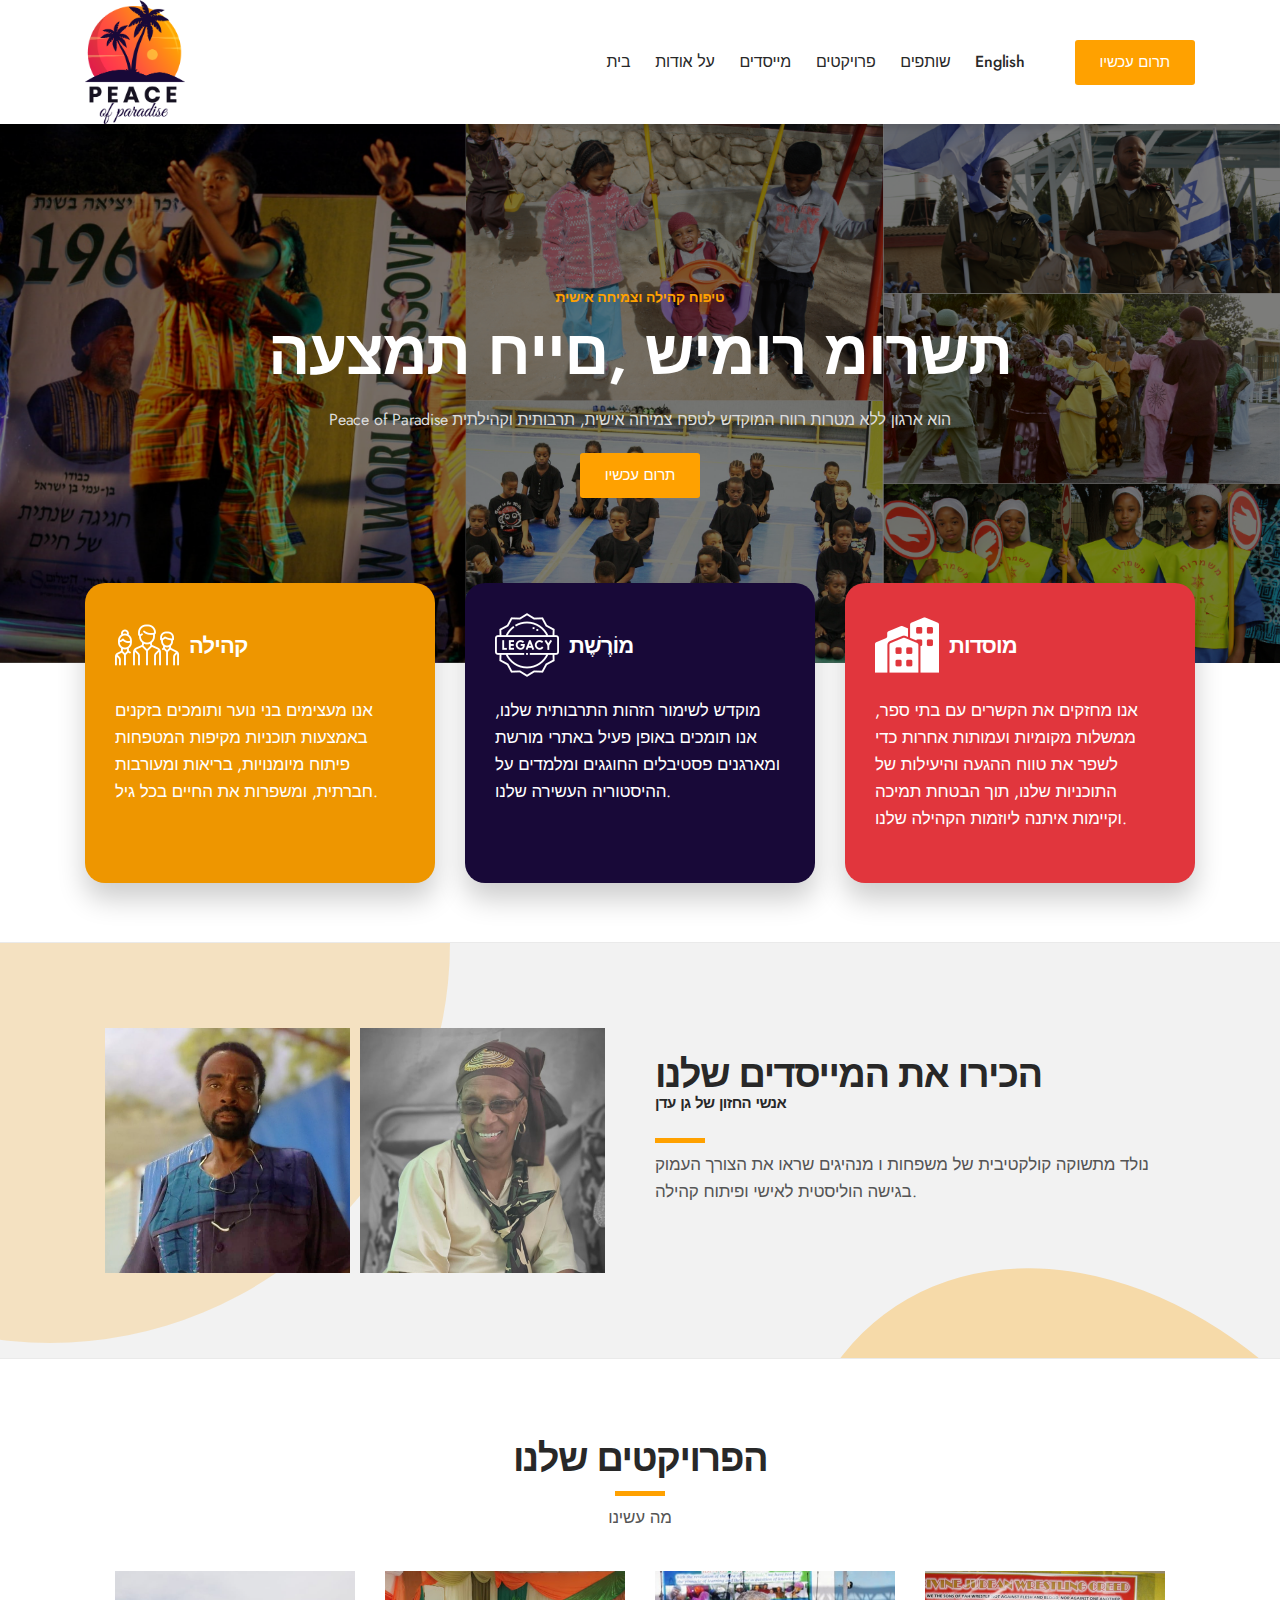
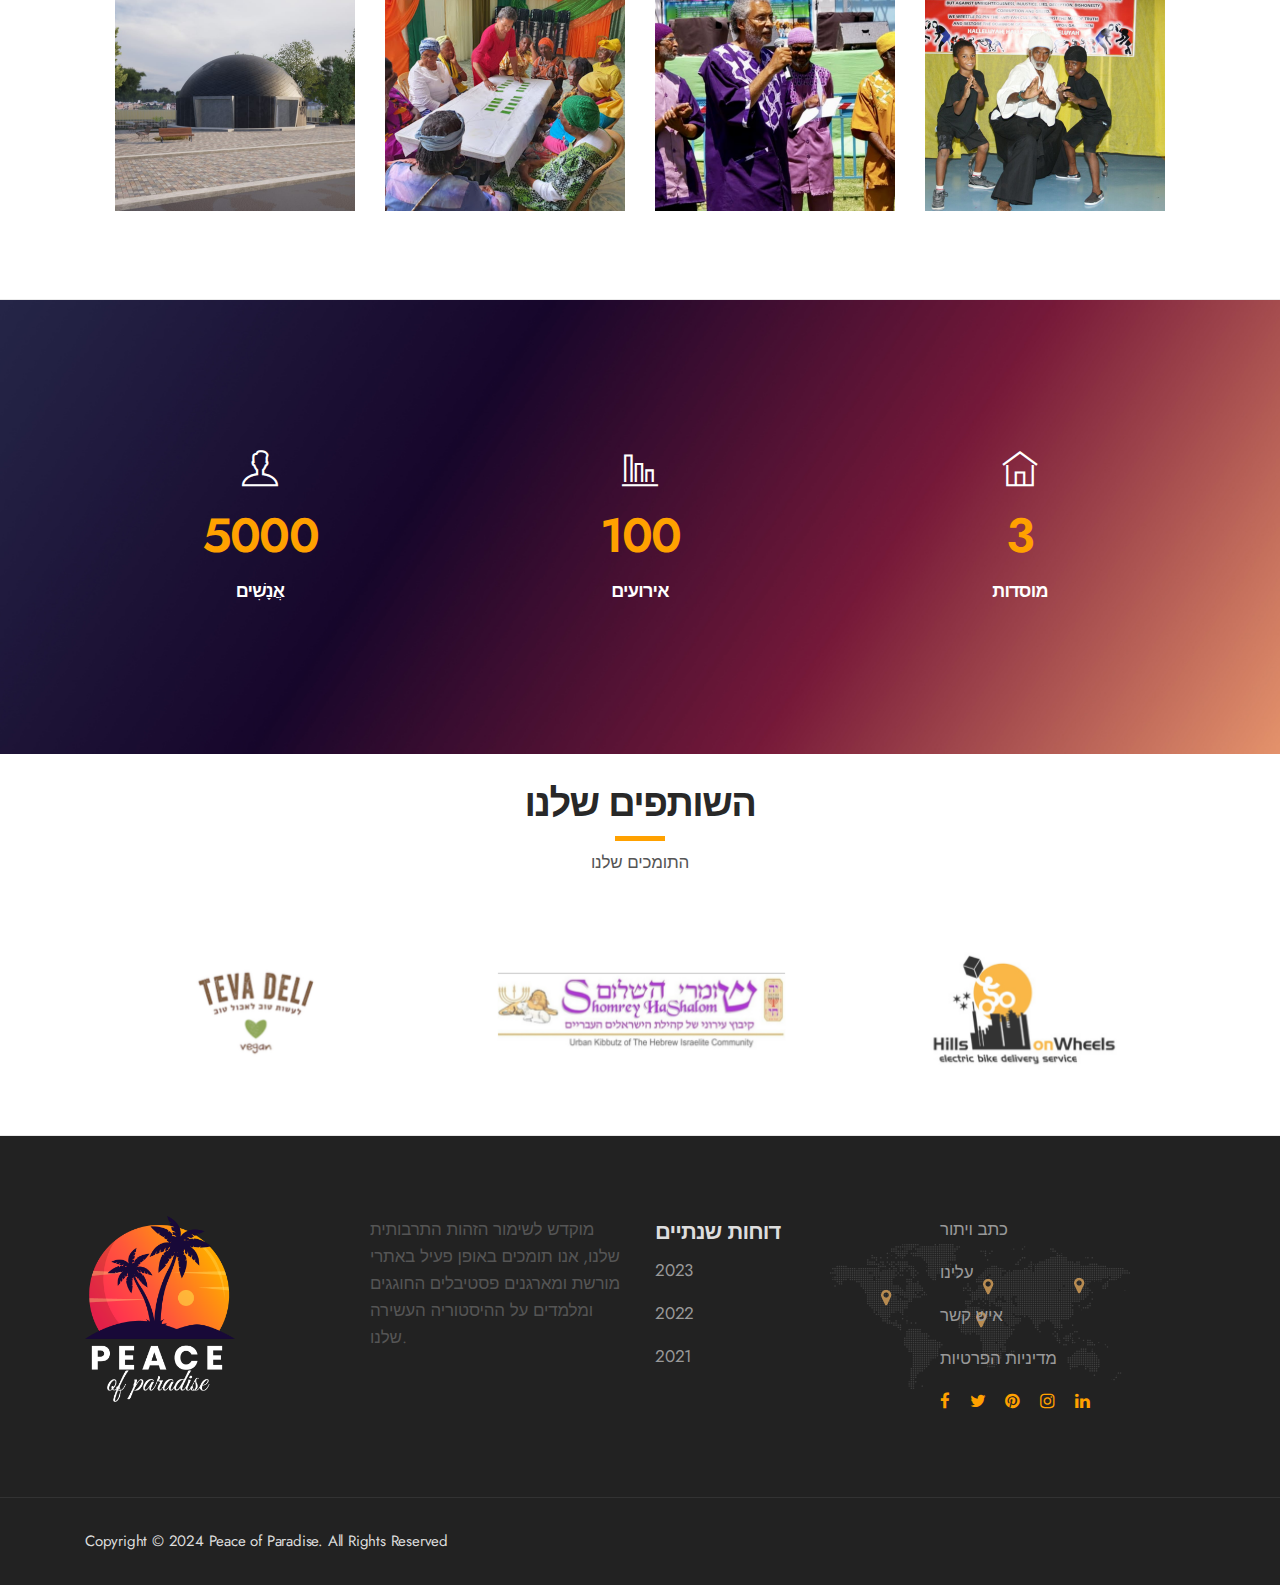
==== hebrew.html @ f8507118 "tablet view" ====
<!doctype html>
<!--[if lt IE 7]>      <html class="no-js lt-ie9 lt-ie8 lt-ie7" lang=""> <![endif]-->
<!--[if IE 7]>         <html class="no-js lt-ie9 lt-ie8" lang=""> <![endif]-->
<!--[if IE 8]>         <html class="no-js lt-ie9" lang=""> <![endif]-->
<!--[if gt IE 8]><!--> <html class="no-js" lang="he"> <!--<![endif]-->
<head>
    <meta charset="utf-8">
    <meta name="viewport" content="width=device-width, initial-scale=1">
    <meta name="description" content="">
    <meta name="author" content="DynamicLayers">

    <title>שָׁלוֹם</title>

    <link rel="shortcut icon" type="image/x-icon" href="img/favicon.ico">

    <!-- Font Awesome Icons CSS -->
    <link rel="stylesheet" href="css/font-awesome.min.css">
    <!-- Themify Icons CSS -->
    <link rel="stylesheet" href="css/themify-icons.css">
    <!-- Elegant Font Icons CSS -->
    <link rel="stylesheet" href="css/elegant-font-icons.css">
    <!-- Elegant Line Icons CSS -->
    <link rel="stylesheet" href="css/elegant-line-icons.css">
    <!-- Bootstrap CSS -->
    <link rel="stylesheet" href="css/bootstrap.min.css">
    <!-- Venobox CSS -->
    <link rel="stylesheet" href="css/venobox/venobox.css">
    <!-- OWL-Carousel CSS -->
    <link rel="stylesheet" href="css/owl.carousel.css">
    <!-- Slick Nav CSS -->
    <link rel="stylesheet" href="css/slicknav.min.css">
    <!-- Css Animation CSS -->
    <link rel="stylesheet" href="css/css-animation.min.css">
    <!-- Nivo Slider CSS -->
    <link rel="stylesheet" href="css/nivo-slider.css">
    <!-- Main CSS -->
    <link rel="stylesheet" href="css/main.css">
    <!-- Responsive CSS -->
    <link rel="stylesheet" href="css/responsive.css">

    <script src="js/vendor/modernizr-2.8.3-respond-1.4.2.min.js"></script>
</head>
<body>
<!--[if lt IE 8]>
<p class="browserupgrade">You are using an <strong>outdated</strong> browser. Please <a href="http://browsehappy.com/">upgrade your browser</a> to improve your experience.</p>
<![endif]-->

<div class="site-preloader-wrap">
    <div class="spinner"></div>
</div><!-- Preloader -->

<header id="header" class="header-section">

    <div class="bottom-header">
        <div class="container">
            <div class="bottom-content-wrap row">
                <div class="col-sm-4">
                    <div class="site-branding">
                        <a href="#"><img class="img-logo" src="img/peacelogo.png" alt="Brand"></a>
                    </div>
                </div>
                <div class="col-sm-8 text-right">
                    <ul id="mainmenu" class="nav navbar-nav nav-menu">
                        <li class="active"> <a href="hebrew.html">בית</a></li>
                        <li><a href="#about">על אודות</a></li>
                        <li><a href="#founder">מייסדים</a></li>
                        <li><a href="#project">פרויקטים</a></li>
                        <li> <a href="#partners">שותפים</a></li>
                        <li> <a href="index.html">English</a></li>
                        <li> <a href="#" data-toggle="modal" data-target="#donate" class="mobile-only">תרום עכשיו</a></li>
                    </ul>
                    <a href="#" data-toggle="modal" data-target="#donate" class="default-btn">תרום עכשיו</a>
                </div>
            </div>
        </div>
    </div>
</header><!-- /Header Section -->

<div class="header-height"></div>

<section class="slider-section">
    <div class="slider-wrapper">
        <div id="main-slider" class="nivoSlider">
            <img src="img/banner.png" alt="" title="#slider-caption-1"/>
        </div><!-- /#main-slider -->

        <div id="slider-caption-1" class="nivo-html-caption slider-caption">
            <div class="display-table">
                <div class="table-cell">
                    <div class="container">
                        <div class="slider-text">
                            <h5 class="wow cssanimation fadeInBottom" style="color: #FFA100">טיפוח קהילה וצמיחה אישית</h5>
                            <h1 class="wow cssanimation leFadeInRight sequence">העצמת חיים, שימור מורשת</h1>
                            <p class="wow cssanimation fadeInTop" data-wow-delay="1s">
                                Peace of Paradise הוא ארגון ללא מטרות רווח המוקדש לטפח צמיחה אישית, תרבותית וקהילתית
                            </p>

                        </div>
                        <div class="text-center">
                            <a href="#" data-toggle="modal" data-target="#donate" class="default-btn wow cssanimation fadeInBottom" data-wow-delay="0.8s">תרום עכשיו</a>
                        </div>
                    </div>
                </div>
            </div>
        </div> <!-- /#slider-caption-1 -->

    </div>
</section><!-- /#slider-Section -->

<section id="about" class="promo-section bd-bottom">
    <div class="promo-wrap">
        <div class="container">
            <div class="row box-transparent">
                <div class="col-lg-4 col-md-6 col-sm-6 xs-padding">
                    <div class = "banner-box bg-orange">
                        <div class="box-title">
                            <img src="img/group.png" class="box-title-image">
                            <h3 class="text-white">קהילה</h3>
                        </div>
                        <p class="text-white">
                            אנו מעצימים בני נוער ותומכים בזקנים באמצעות תוכניות מקיפות המטפחות פיתוח מיומנויות, בריאות ומעורבות חברתית, ומשפרות את החיים בכל גיל.
                        </p>
                    </div>
                </div>
                <div class="col-lg-4 col-md-6 col-sm-6 xs-padding">
                    <div class = "banner-box bg-purple">
                        <div class="box-title">
                            <img src="img/legacy.png" class="box-title-image">
                            <h3 class="text-white">מוֹרֶשֶׁת</h3>
                        </div>
                        <p class="text-white">
                            מוקדש לשימור הזהות התרבותית שלנו, אנו תומכים באופן פעיל באתרי מורשת ומארגנים פסטיבלים החוגגים ומלמדים על ההיסטוריה העשירה שלנו.
                        </p>
                    </div>
                </div>
                <div class="col-lg-4 col-md-6 col-sm-6 xs-padding">
                    <div class = "banner-box bg-red">
                        <div class="box-title">
                            <img src="img/city.png" class="box-title-image">
                            <h3 class="text-white">מוסדות</h3>
                        </div>
                        <p class="text-white">
                            אנו מחזקים את הקשרים עם בתי ספר, ממשלות מקומיות ועמותות אחרות כדי לשפר את טווח ההגעה והיעילות של התוכניות שלנו, תוך הבטחת תמיכה וקיימות איתנה ליוזמות הקהילה שלנו.
                       </p>
                    </div>
                </div>
            </div>
        </div>
    </div>
</section><!-- /Promo Section -->


<section id="founder" class="team-section bg-grey bd-bottom circle shape padding">
    <div class="container">

        <div class="team-wrapper row">
            <div class="col-lg-6 sm-padding">
                <div class="team-wrap row">
                    <div class="col-md-6">
                        <div class="team-details">
                            <img src="img/team1.png" alt="team">

                        </div>
                    </div><!-- /Team-1 -->
                    <div class="col-md-6">
                        <div class="team-details">
                            <img src="img/team2.png" alt="team">
                        </div>
                    </div><!-- /Team-2 -->

                </div>
            </div>
            <div class="col-lg-6 sm-padding">
                <div class="section-heading text-left mb-40">
                    <h2>הכירו את המייסדים שלנו</h2>
                    <h4>אנשי החזון של גן עדן</h4>
                    <span class="heading-border"></span>
                    <p>
                        נולד מתשוקה קולקטיבית של משפחות ו
                        מנהיגים שראו את הצורך העמוק בגישה הוליסטית לאישי
                        ופיתוח קהילה.
                    </p>
                </div><!-- /Section Heading -->
            </div>
        </div>
    </div>
</section><!-- /Team Section -->

<section id="project" class="team-section  bd-bottom padding">
    <div class="container">
        <div class="section-heading text-center mb-40">
            <h2>הפרויקטים שלנו</h2>
            <span class="heading-border"></span>
            <p>מה עשינו</p>
        </div><!-- /Section Heading -->

        <div class="team-wrap row">
            <div class="col-md-3 mb-2">
                <div class="team-details">
                    <img src="img/project1.png" alt="team">
                    <div class="hover">
                        <h3>מבקרי מורשת<span>מֶרְכָּז</span></h3>
                    </div>
                </div>
            </div><!-- /Team-1 -->
            <div class="col-md-3 mb-2">
                <div class="team-details">
                    <img src="img/project2.png" alt="team">
                    <div class="hover">
                        <h3>אוצרות לאומיים<span>יום סיוה</span></h3>
                    </div>
                </div>
            </div><!-- /Team-2 -->
            <div class="col-md-3 mb-2">
                <div class="team-details">
                    <img src="img/project3.png" alt="team">
                    <div class="hover">
                        <h3>עולם חדש <span>חג פסח</span></h3>
                    </div>
                </div>
            </div><!-- /Team-3 -->
            <div class="col-md-3 mb-2">
                <div class="team-details">
                    <img src="img/project4.png" alt="team">
                    <div class="hover">
                        <h3>כִּשָׁרוֹן<span>התפתחות</span></h3>
                    </div>
                </div>
            </div><!-- /Team-4 -->
        </div>



    </div>
</section><!-- /Team Section -->


<section id="counter" class="counter-section">
    <div class="container">
        <ul class="row counters">
            <li class="col-md-4 col-sm-6 sm-padding">
                <div class="counter-content">
                    <i class="ti-user"></i>
                    <h3 class="counter">5000</h3>
                    <h4 class="text-white">אֲנָשִׁים</h4>
                </div>
            </li>
            <li class="col-md-4 col-sm-6 sm-padding">
                <div class="counter-content">
                    <i class="ti-bar-chart-alt"></i>
                    <h3 class="counter">100</h3>
                    <h4 class="text-white">אירועים</h4>
                </div>
            </li>
            <li class="col-md-4 col-sm-6 sm-padding">
                <div class="counter-content">
                    <i class="ti-home"></i>
                    <h3 class="counter">3</h3>
                    <h4 class="text-white">מוסדות</h4>
                </div>
            </li>

        </ul>
    </div>
</section><!-- Counter Section -->



<div id="partners" class="sponsor-section bd-bottom">
    <div class="container">
        <div class="section-heading text-center mb-40">
            <h2>השותפים שלנו</h2>
            <span class="heading-border"></span>
            <p>התומכים שלנו</p>
        </div><!-- /Section Heading -->
        <ul id="sponsor-carousel" class="sponsor-items owl-carousel">
            <li class="sponsor-item">
                <img src="img/partner/1.png" alt="sponsor-image">
            </li>
            <li class="sponsor-item">
                <img src="img/partner/2.png" alt="sponsor-image">
            </li>
            <li class="sponsor-item">
                <img src="img/partner/3.png" alt="sponsor-image">
            </li>
            <li class="sponsor-item">
                <img src="img/partner/4.png" alt="sponsor-image">
            </li>
            <li class="sponsor-item">
                <img src="img/partner/5.png" alt="sponsor-image">
            </li>
            <li class="sponsor-item">
                <img src="img/partner/6.png" alt="sponsor-image">
            </li>
            <li class="sponsor-item">
                <img src="img/partner/7.png" alt="sponsor-image">
            </li>
            <li class="sponsor-item">
                <img src="img/partner/8.png" alt="sponsor-image">
            </li>
            <li class="sponsor-item">
                <img src="img/partner/9.png" alt="sponsor-image">
            </li>
            <li class="sponsor-item">
                <img src="img/partner/10.png" alt="sponsor-image">
            </li>
        </ul>
    </div>
</div><!-- ./Sponsor Section -->

<section class="widget-section padding">
    <div class="container">
        <div class="widget-wrap row">
            <div class="col-md-3 xs-padding">
                <div class="widget-content">
                    <img style="width: 150px" src="img/logo-light.png" alt="logo">


                </div>
            </div>
            <div class="col-md-3 xs-padding">
                <p>
                    מוקדש לשימור הזהות התרבותית שלנו, אנו תומכים באופן פעיל באתרי מורשת ומארגנים פסטיבלים החוגגים ומלמדים על ההיסטוריה העשירה שלנו.
                </p>
            </div>
            <div class="col-md-3 xs-padding">
                <div class="widget-content">
                    <h3>דוחות שנתיים</h3>
                    <ul class="widget-link">
                        <li><a href="#">2023</a></li>
                        <li><a href="#">2022</a></li>
                        <li><a href="#">2021</a></li>
                    </ul>
                </div>
            </div>
            <div class="col-md-3 xs-padding">
                <div class="widget-content">

                    <ul class="address">
                        <li>כתב ויתור</li>
                        <li>עלינו</li>
                        <li>איש קשר</li>
                        <li>מדיניות הפרטיות</li>
                    </ul>
                    <ul class="social-icon">
                        <li><a href="#"><i class="fa fa-facebook"></i></a></li>
                        <li><a href="#"><i class="fa fa-twitter"></i></a></li>
                        <li><a href="#"><i class="fa fa-pinterest"></i></a></li>
                        <li><a href="#"><i class="fa fa-instagram"></i></a></li>
                        <li><a href="#"><i class="fa fa-linkedin"></i></a></li>
                    </ul>
                </div>
            </div>
        </div>
    </div>
</section><!-- ./Widget Section -->

<footer class="footer-section">
    <div class="container">
        <div class="row">
            <div class="col-md-6 sm-padding">
                <div class="copyright">Copyright &copy; 2024 Peace of Paradise. All Rights Reserved</div>
            </div>

        </div>
    </div>
</footer><!-- /Footer Section -->

<div class="modal fade" id="donate" tabindex="-1" role="dialog" aria-labelledby="exampleModalLabel" aria-hidden="true">
    <div class="modal-dialog" role="document">
        <div class="modal-content">
            <div class="modal-header">
                <h5 class="modal-title" id="exampleModalLabel">הנחיות לתרומה</h5>
                <button type="button" class="close" data-dismiss="modal" aria-label="Close">
                    <span aria-hidden="true">&times;</span>
                </button>
            </div>
            <div class="modal-body">
                אנא בקר אותנו כדי לתרום
            </div>
            <div class="modal-footer">
                <button type="button" class="btn btn-secondary" data-dismiss="modal">סגור</button>

            </div>
        </div>
    </div>
</div>


<a data-scroll href="#header" id="scroll-to-top"><i class="arrow_up"></i></a>

<!-- jQuery Lib -->
<script src="js/vendor/jquery-1.12.4.min.js"></script>
<!-- Bootstrap JS -->
<script src="js/vendor/bootstrap.min.js"></script>
<!-- Tether JS -->
<script src="js/vendor/tether.min.js"></script>
<!-- Imagesloaded JS -->
<script src="js/vendor/imagesloaded.pkgd.min.js"></script>
<!-- OWL-Carousel JS -->
<script src="js/vendor/owl.carousel.min.js"></script>
<!-- isotope JS -->
<script src="js/vendor/jquery.isotope.v3.0.2.js"></script>
<!-- Smooth Scroll JS -->
<script src="js/vendor/smooth-scroll.min.js"></script>
<!-- venobox JS -->
<script src="js/vendor/venobox.min.js"></script>
<!-- ajaxchimp JS -->
<script src="js/vendor/jquery.ajaxchimp.min.js"></script>
<!-- Counterup JS -->
<script src="js/vendor/jquery.counterup.min.js"></script>
<!-- waypoints js -->
<script src="js/vendor/jquery.waypoints.v2.0.3.min.js"></script>
<!-- Slick Nav JS -->
<script src="js/vendor/jquery.slicknav.min.js"></script>
<!-- Nivo Slider JS -->
<script src="js/vendor/jquery.nivo.slider.pack.js"></script>
<!-- Letter Animation JS -->
<script src="js/vendor/letteranimation.min.js"></script>
<!-- Wow JS -->
<script src="js/vendor/wow.min.js"></script>
<!-- Contact JS -->
<script src="js/contact.js"></script>
<!-- Main JS -->
<script src="js/main.js"></script>

</body>
</html>
---- css/themify-icons.css ----
@font-face{font-family:themify;src:url(../fonts/themify.eot?-fvbane);src:url(../fonts/themify.eot?#iefix-fvbane) format('embedded-opentype'),url(../fonts/themify.woff?-fvbane) format('woff'),url(../fonts/themify.ttf?-fvbane) format('truetype'),url(../fonts/themify.svg?-fvbane#themify) format('svg');font-weight:400;font-style:normal}[class*=" ti-"],[class^=ti-]{font-family:themify;speak:none;font-style:normal;font-weight:400;font-variant:normal;text-transform:none;line-height:1;-webkit-font-smoothing:antialiased;-moz-osx-font-smoothing:grayscale}.ti-wand:before{content:"\e600"}.ti-volume:before{content:"\e601"}.ti-user:before{content:"\e602"}.ti-unlock:before{content:"\e603"}.ti-unlink:before{content:"\e604"}.ti-trash:before{content:"\e605"}.ti-thought:before{content:"\e606"}.ti-target:before{content:"\e607"}.ti-tag:before{content:"\e608"}.ti-tablet:before{content:"\e609"}.ti-star:before{content:"\e60a"}.ti-spray:before{content:"\e60b"}.ti-signal:before{content:"\e60c"}.ti-shopping-cart:before{content:"\e60d"}.ti-shopping-cart-full:before{content:"\e60e"}.ti-settings:before{content:"\e60f"}.ti-search:before{content:"\e610"}.ti-zoom-in:before{content:"\e611"}.ti-zoom-out:before{content:"\e612"}.ti-cut:before{content:"\e613"}.ti-ruler:before{content:"\e614"}.ti-ruler-pencil:before{content:"\e615"}.ti-ruler-alt:before{content:"\e616"}.ti-bookmark:before{content:"\e617"}.ti-bookmark-alt:before{content:"\e618"}.ti-reload:before{content:"\e619"}.ti-plus:before{content:"\e61a"}.ti-pin:before{content:"\e61b"}.ti-pencil:before{content:"\e61c"}.ti-pencil-alt:before{content:"\e61d"}.ti-paint-roller:before{content:"\e61e"}.ti-paint-bucket:before{content:"\e61f"}.ti-na:before{content:"\e620"}.ti-mobile:before{content:"\e621"}.ti-minus:before{content:"\e622"}.ti-medall:before{content:"\e623"}.ti-medall-alt:before{content:"\e624"}.ti-marker:before{content:"\e625"}.ti-marker-alt:before{content:"\e626"}.ti-arrow-up:before{content:"\e627"}.ti-arrow-right:before{content:"\e628"}.ti-arrow-left:before{content:"\e629"}.ti-arrow-down:before{content:"\e62a"}.ti-lock:before{content:"\e62b"}.ti-location-arrow:before{content:"\e62c"}.ti-link:before{content:"\e62d"}.ti-layout:before{content:"\e62e"}.ti-layers:before{content:"\e62f"}.ti-layers-alt:before{content:"\e630"}.ti-key:before{content:"\e631"}.ti-import:before{content:"\e632"}.ti-image:before{content:"\e633"}.ti-heart:before{content:"\e634"}.ti-heart-broken:before{content:"\e635"}.ti-hand-stop:before{content:"\e636"}.ti-hand-open:before{content:"\e637"}.ti-hand-drag:before{content:"\e638"}.ti-folder:before{content:"\e639"}.ti-flag:before{content:"\e63a"}.ti-flag-alt:before{content:"\e63b"}.ti-flag-alt-2:before{content:"\e63c"}.ti-eye:before{content:"\e63d"}.ti-export:before{content:"\e63e"}.ti-exchange-vertical:before{content:"\e63f"}.ti-desktop:before{content:"\e640"}.ti-cup:before{content:"\e641"}.ti-crown:before{content:"\e642"}.ti-comments:before{content:"\e643"}.ti-comment:before{content:"\e644"}.ti-comment-alt:before{content:"\e645"}.ti-close:before{content:"\e646"}.ti-clip:before{content:"\e647"}.ti-angle-up:before{content:"\e648"}.ti-angle-right:before{content:"\e649"}.ti-angle-left:before{content:"\e64a"}.ti-angle-down:before{content:"\e64b"}.ti-check:before{content:"\e64c"}.ti-check-box:before{content:"\e64d"}.ti-camera:before{content:"\e64e"}.ti-announcement:before{content:"\e64f"}.ti-brush:before{content:"\e650"}.ti-briefcase:before{content:"\e651"}.ti-bolt:before{content:"\e652"}.ti-bolt-alt:before{content:"\e653"}.ti-blackboard:before{content:"\e654"}.ti-bag:before{content:"\e655"}.ti-move:before{content:"\e656"}.ti-arrows-vertical:before{content:"\e657"}.ti-arrows-horizontal:before{content:"\e658"}.ti-fullscreen:before{content:"\e659"}.ti-arrow-top-right:before{content:"\e65a"}.ti-arrow-top-left:before{content:"\e65b"}.ti-arrow-circle-up:before{content:"\e65c"}.ti-arrow-circle-right:before{content:"\e65d"}.ti-arrow-circle-left:before{content:"\e65e"}.ti-arrow-circle-down:before{content:"\e65f"}.ti-angle-double-up:before{content:"\e660"}.ti-angle-double-right:before{content:"\e661"}.ti-angle-double-left:before{content:"\e662"}.ti-angle-double-down:before{content:"\e663"}.ti-zip:before{content:"\e664"}.ti-world:before{content:"\e665"}.ti-wheelchair:before{content:"\e666"}.ti-view-list:before{content:"\e667"}.ti-view-list-alt:before{content:"\e668"}.ti-view-grid:before{content:"\e669"}.ti-uppercase:before{content:"\e66a"}.ti-upload:before{content:"\e66b"}.ti-underline:before{content:"\e66c"}.ti-truck:before{content:"\e66d"}.ti-timer:before{content:"\e66e"}.ti-ticket:before{content:"\e66f"}.ti-thumb-up:before{content:"\e670"}.ti-thumb-down:before{content:"\e671"}.ti-text:before{content:"\e672"}.ti-stats-up:before{content:"\e673"}.ti-stats-down:before{content:"\e674"}.ti-split-v:before{content:"\e675"}.ti-split-h:before{content:"\e676"}.ti-smallcap:before{content:"\e677"}.ti-shine:before{content:"\e678"}.ti-shift-right:before{content:"\e679"}.ti-shift-left:before{content:"\e67a"}.ti-shield:before{content:"\e67b"}.ti-notepad:before{content:"\e67c"}.ti-server:before{content:"\e67d"}.ti-quote-right:before{content:"\e67e"}.ti-quote-left:before{content:"\e67f"}.ti-pulse:before{content:"\e680"}.ti-printer:before{content:"\e681"}.ti-power-off:before{content:"\e682"}.ti-plug:before{content:"\e683"}.ti-pie-chart:before{content:"\e684"}.ti-paragraph:before{content:"\e685"}.ti-panel:before{content:"\e686"}.ti-package:before{content:"\e687"}.ti-music:before{content:"\e688"}.ti-music-alt:before{content:"\e689"}.ti-mouse:before{content:"\e68a"}.ti-mouse-alt:before{content:"\e68b"}.ti-money:before{content:"\e68c"}.ti-microphone:before{content:"\e68d"}.ti-menu:before{content:"\e68e"}.ti-menu-alt:before{content:"\e68f"}.ti-map:before{content:"\e690"}.ti-map-alt:before{content:"\e691"}.ti-loop:before{content:"\e692"}.ti-location-pin:before{content:"\e693"}.ti-list:before{content:"\e694"}.ti-light-bulb:before{content:"\e695"}.ti-Italic:before{content:"\e696"}.ti-info:before{content:"\e697"}.ti-infinite:before{content:"\e698"}.ti-id-badge:before{content:"\e699"}.ti-hummer:before{content:"\e69a"}.ti-home:before{content:"\e69b"}.ti-help:before{content:"\e69c"}.ti-headphone:before{content:"\e69d"}.ti-harddrives:before{content:"\e69e"}.ti-harddrive:before{content:"\e69f"}.ti-gift:before{content:"\e6a0"}.ti-game:before{content:"\e6a1"}.ti-filter:before{content:"\e6a2"}.ti-files:before{content:"\e6a3"}.ti-file:before{content:"\e6a4"}.ti-eraser:before{content:"\e6a5"}.ti-envelope:before{content:"\e6a6"}.ti-download:before{content:"\e6a7"}.ti-direction:before{content:"\e6a8"}.ti-direction-alt:before{content:"\e6a9"}.ti-dashboard:before{content:"\e6aa"}.ti-control-stop:before{content:"\e6ab"}.ti-control-shuffle:before{content:"\e6ac"}.ti-control-play:before{content:"\e6ad"}.ti-control-pause:before{content:"\e6ae"}.ti-control-forward:before{content:"\e6af"}.ti-control-backward:before{content:"\e6b0"}.ti-cloud:before{content:"\e6b1"}.ti-cloud-up:before{content:"\e6b2"}.ti-cloud-down:before{content:"\e6b3"}.ti-clipboard:before{content:"\e6b4"}.ti-car:before{content:"\e6b5"}.ti-calendar:before{content:"\e6b6"}.ti-book:before{content:"\e6b7"}.ti-bell:before{content:"\e6b8"}.ti-basketball:before{content:"\e6b9"}.ti-bar-chart:before{content:"\e6ba"}.ti-bar-chart-alt:before{content:"\e6bb"}.ti-back-right:before{content:"\e6bc"}.ti-back-left:before{content:"\e6bd"}.ti-arrows-corner:before{content:"\e6be"}.ti-archive:before{content:"\e6bf"}.ti-anchor:before{content:"\e6c0"}.ti-align-right:before{content:"\e6c1"}.ti-align-left:before{content:"\e6c2"}.ti-align-justify:before{content:"\e6c3"}.ti-align-center:before{content:"\e6c4"}.ti-alert:before{content:"\e6c5"}.ti-alarm-clock:before{content:"\e6c6"}.ti-agenda:before{content:"\e6c7"}.ti-write:before{content:"\e6c8"}.ti-window:before{content:"\e6c9"}.ti-widgetized:before{content:"\e6ca"}.ti-widget:before{content:"\e6cb"}.ti-widget-alt:before{content:"\e6cc"}.ti-wallet:before{content:"\e6cd"}.ti-video-clapper:before{content:"\e6ce"}.ti-video-camera:before{content:"\e6cf"}.ti-vector:before{content:"\e6d0"}.ti-themify-logo:before{content:"\e6d1"}.ti-themify-favicon:before{content:"\e6d2"}.ti-themify-favicon-alt:before{content:"\e6d3"}.ti-support:before{content:"\e6d4"}.ti-stamp:before{content:"\e6d5"}.ti-split-v-alt:before{content:"\e6d6"}.ti-slice:before{content:"\e6d7"}.ti-shortcode:before{content:"\e6d8"}.ti-shift-right-alt:before{content:"\e6d9"}.ti-shift-left-alt:before{content:"\e6da"}.ti-ruler-alt-2:before{content:"\e6db"}.ti-receipt:before{content:"\e6dc"}.ti-pin2:before{content:"\e6dd"}.ti-pin-alt:before{content:"\e6de"}.ti-pencil-alt2:before{content:"\e6df"}.ti-palette:before{content:"\e6e0"}.ti-more:before{content:"\e6e1"}.ti-more-alt:before{content:"\e6e2"}.ti-microphone-alt:before{content:"\e6e3"}.ti-magnet:before{content:"\e6e4"}.ti-line-double:before{content:"\e6e5"}.ti-line-dotted:before{content:"\e6e6"}.ti-line-dashed:before{content:"\e6e7"}.ti-layout-width-full:before{content:"\e6e8"}.ti-layout-width-default:before{content:"\e6e9"}.ti-layout-width-default-alt:before{content:"\e6ea"}.ti-layout-tab:before{content:"\e6eb"}.ti-layout-tab-window:before{content:"\e6ec"}.ti-layout-tab-v:before{content:"\e6ed"}.ti-layout-tab-min:before{content:"\e6ee"}.ti-layout-slider:before{content:"\e6ef"}.ti-layout-slider-alt:before{content:"\e6f0"}.ti-layout-sidebar-right:before{content:"\e6f1"}.ti-layout-sidebar-none:before{content:"\e6f2"}.ti-layout-sidebar-left:before{content:"\e6f3"}.ti-layout-placeholder:before{content:"\e6f4"}.ti-layout-menu:before{content:"\e6f5"}.ti-layout-menu-v:before{content:"\e6f6"}.ti-layout-menu-separated:before{content:"\e6f7"}.ti-layout-menu-full:before{content:"\e6f8"}.ti-layout-media-right-alt:before{content:"\e6f9"}.ti-layout-media-right:before{content:"\e6fa"}.ti-layout-media-overlay:before{content:"\e6fb"}.ti-layout-media-overlay-alt:before{content:"\e6fc"}.ti-layout-media-overlay-alt-2:before{content:"\e6fd"}.ti-layout-media-left-alt:before{content:"\e6fe"}.ti-layout-media-left:before{content:"\e6ff"}.ti-layout-media-center-alt:before{content:"\e700"}.ti-layout-media-center:before{content:"\e701"}.ti-layout-list-thumb:before{content:"\e702"}.ti-layout-list-thumb-alt:before{content:"\e703"}.ti-layout-list-post:before{content:"\e704"}.ti-layout-list-large-image:before{content:"\e705"}.ti-layout-line-solid:before{content:"\e706"}.ti-layout-grid4:before{content:"\e707"}.ti-layout-grid3:before{content:"\e708"}.ti-layout-grid2:before{content:"\e709"}.ti-layout-grid2-thumb:before{content:"\e70a"}.ti-layout-cta-right:before{content:"\e70b"}.ti-layout-cta-left:before{content:"\e70c"}.ti-layout-cta-center:before{content:"\e70d"}.ti-layout-cta-btn-right:before{content:"\e70e"}.ti-layout-cta-btn-left:before{content:"\e70f"}.ti-layout-column4:before{content:"\e710"}.ti-layout-column3:before{content:"\e711"}.ti-layout-column2:before{content:"\e712"}.ti-layout-accordion-separated:before{content:"\e713"}.ti-layout-accordion-merged:before{content:"\e714"}.ti-layout-accordion-list:before{content:"\e715"}.ti-ink-pen:before{content:"\e716"}.ti-info-alt:before{content:"\e717"}.ti-help-alt:before{content:"\e718"}.ti-headphone-alt:before{content:"\e719"}.ti-hand-point-up:before{content:"\e71a"}.ti-hand-point-right:before{content:"\e71b"}.ti-hand-point-left:before{content:"\e71c"}.ti-hand-point-down:before{content:"\e71d"}.ti-gallery:before{content:"\e71e"}.ti-face-smile:before{content:"\e71f"}.ti-face-sad:before{content:"\e720"}.ti-credit-card:before{content:"\e721"}.ti-control-skip-forward:before{content:"\e722"}.ti-control-skip-backward:before{content:"\e723"}.ti-control-record:before{content:"\e724"}.ti-control-eject:before{content:"\e725"}.ti-comments-smiley:before{content:"\e726"}.ti-brush-alt:before{content:"\e727"}.ti-youtube:before{content:"\e728"}.ti-vimeo:before{content:"\e729"}.ti-twitter:before{content:"\e72a"}.ti-time:before{content:"\e72b"}.ti-tumblr:before{content:"\e72c"}.ti-skype:before{content:"\e72d"}.ti-share:before{content:"\e72e"}.ti-share-alt:before{content:"\e72f"}.ti-rocket:before{content:"\e730"}.ti-pinterest:before{content:"\e731"}.ti-new-window:before{content:"\e732"}.ti-microsoft:before{content:"\e733"}.ti-list-ol:before{content:"\e734"}.ti-linkedin:before{content:"\e735"}.ti-layout-sidebar-2:before{content:"\e736"}.ti-layout-grid4-alt:before{content:"\e737"}.ti-layout-grid3-alt:before{content:"\e738"}.ti-layout-grid2-alt:before{content:"\e739"}.ti-layout-column4-alt:before{content:"\e73a"}.ti-layout-column3-alt:before{content:"\e73b"}.ti-layout-column2-alt:before{content:"\e73c"}.ti-instagram:before{content:"\e73d"}.ti-google:before{content:"\e73e"}.ti-github:before{content:"\e73f"}.ti-flickr:before{content:"\e740"}.ti-facebook:before{content:"\e741"}.ti-dropbox:before{content:"\e742"}.ti-dribbble:before{content:"\e743"}.ti-apple:before{content:"\e744"}.ti-android:before{content:"\e745"}.ti-save:before{content:"\e746"}.ti-save-alt:before{content:"\e747"}.ti-yahoo:before{content:"\e748"}.ti-wordpress:before{content:"\e749"}.ti-vimeo-alt:before{content:"\e74a"}.ti-twitter-alt:before{content:"\e74b"}.ti-tumblr-alt:before{content:"\e74c"}.ti-trello:before{content:"\e74d"}.ti-stack-overflow:before{content:"\e74e"}.ti-soundcloud:before{content:"\e74f"}.ti-sharethis:before{content:"\e750"}.ti-sharethis-alt:before{content:"\e751"}.ti-reddit:before{content:"\e752"}.ti-pinterest-alt:before{content:"\e753"}.ti-microsoft-alt:before{content:"\e754"}.ti-linux:before{content:"\e755"}.ti-jsfiddle:before{content:"\e756"}.ti-joomla:before{content:"\e757"}.ti-html5:before{content:"\e758"}.ti-flickr-alt:before{content:"\e759"}.ti-email:before{content:"\e75a"}.ti-drupal:before{content:"\e75b"}.ti-dropbox-alt:before{content:"\e75c"}.ti-css3:before{content:"\e75d"}.ti-rss:before{content:"\e75e"}.ti-rss-alt:before{content:"\e75f"}
---- css/elegant-font-icons.css ----
@font-face {
	font-family: 'ElegantIcons';
	src:url('../fonts/ElegantIcons.eot');
	src:url('../fonts/ElegantIcons.eot?#iefix') format('embedded-opentype'),
		url('../fonts/ElegantIcons.woff') format('woff'),
		url('../fonts/ElegantIcons.ttf') format('truetype'),
		url('../fonts/ElegantIcons.svg#ElegantIcons') format('svg');
	font-weight: normal;
	font-style: normal;
}

/* Use the following CSS code if you want to use data attributes for inserting your icons */
[data-icon]:before {
	font-family: 'ElegantIcons';
	content: attr(data-icon);
	speak: none;
	font-weight: normal;
	font-variant: normal;
	text-transform: none;
	line-height: 1;
	-webkit-font-smoothing: antialiased;
	-moz-osx-font-smoothing: grayscale;
}

/* Use the following CSS code if you want to have a class per icon */
/*
Instead of a list of all class selectors,
you can use the generic selector below, but it's slower:
[class*="your-class-prefix"] {
*/
.arrow_up, .arrow_down, .arrow_left, .arrow_right, .arrow_left-up, .arrow_right-up, .arrow_right-down, .arrow_left-down, .arrow-up-down, .arrow_up-down_alt, .arrow_left-right_alt, .arrow_left-right, .arrow_expand_alt2, .arrow_expand_alt, .arrow_condense, .arrow_expand, .arrow_move, .arrow_carrot-up, .arrow_carrot-down, .arrow_carrot-left, .arrow_carrot-right, .arrow_carrot-2up, .arrow_carrot-2down, .arrow_carrot-2left, .arrow_carrot-2right, .arrow_carrot-up_alt2, .arrow_carrot-down_alt2, .arrow_carrot-left_alt2, .arrow_carrot-right_alt2, .arrow_carrot-2up_alt2, .arrow_carrot-2down_alt2, .arrow_carrot-2left_alt2, .arrow_carrot-2right_alt2, .arrow_triangle-up, .arrow_triangle-down, .arrow_triangle-left, .arrow_triangle-right, .arrow_triangle-up_alt2, .arrow_triangle-down_alt2, .arrow_triangle-left_alt2, .arrow_triangle-right_alt2, .arrow_back, .icon_minus-06, .icon_plus, .icon_close, .icon_check, .icon_minus_alt2, .icon_plus_alt2, .icon_close_alt2, .icon_check_alt2, .icon_zoom-out_alt, .icon_zoom-in_alt, .icon_search, .icon_box-empty, .icon_box-selected, .icon_minus-box, .icon_plus-box, .icon_box-checked, .icon_circle-empty, .icon_circle-slelected, .icon_stop_alt2, .icon_stop, .icon_pause_alt2, .icon_pause, .icon_menu, .icon_menu-square_alt2, .icon_menu-circle_alt2, .icon_ul, .icon_ol, .icon_adjust-horiz, .icon_adjust-vert, .icon_document_alt, .icon_documents_alt, .icon_pencil, .icon_pencil-edit_alt, .icon_pencil-edit, .icon_folder-alt, .icon_folder-open_alt, .icon_folder-add_alt, .icon_info_alt, .icon_error-oct_alt, .icon_error-circle_alt, .icon_error-triangle_alt, .icon_question_alt2, .icon_question, .icon_comment_alt, .icon_chat_alt, .icon_vol-mute_alt, .icon_volume-low_alt, .icon_volume-high_alt, .icon_quotations, .icon_quotations_alt2, .icon_clock_alt, .icon_lock_alt, .icon_lock-open_alt, .icon_key_alt, .icon_cloud_alt, .icon_cloud-upload_alt, .icon_cloud-download_alt, .icon_image, .icon_images, .icon_lightbulb_alt, .icon_gift_alt, .icon_house_alt, .icon_genius, .icon_mobile, .icon_tablet, .icon_laptop, .icon_desktop, .icon_camera_alt, .icon_mail_alt, .icon_cone_alt, .icon_ribbon_alt, .icon_bag_alt, .icon_creditcard, .icon_cart_alt, .icon_paperclip, .icon_tag_alt, .icon_tags_alt, .icon_trash_alt, .icon_cursor_alt, .icon_mic_alt, .icon_compass_alt, .icon_pin_alt, .icon_pushpin_alt, .icon_map_alt, .icon_drawer_alt, .icon_toolbox_alt, .icon_book_alt, .icon_calendar, .icon_film, .icon_table, .icon_contacts_alt, .icon_headphones, .icon_lifesaver, .icon_piechart, .icon_refresh, .icon_link_alt, .icon_link, .icon_loading, .icon_blocked, .icon_archive_alt, .icon_heart_alt, .icon_star_alt, .icon_star-half_alt, .icon_star, .icon_star-half, .icon_tools, .icon_tool, .icon_cog, .icon_cogs, .arrow_up_alt, .arrow_down_alt, .arrow_left_alt, .arrow_right_alt, .arrow_left-up_alt, .arrow_right-up_alt, .arrow_right-down_alt, .arrow_left-down_alt, .arrow_condense_alt, .arrow_expand_alt3, .arrow_carrot_up_alt, .arrow_carrot-down_alt, .arrow_carrot-left_alt, .arrow_carrot-right_alt, .arrow_carrot-2up_alt, .arrow_carrot-2dwnn_alt, .arrow_carrot-2left_alt, .arrow_carrot-2right_alt, .arrow_triangle-up_alt, .arrow_triangle-down_alt, .arrow_triangle-left_alt, .arrow_triangle-right_alt, .icon_minus_alt, .icon_plus_alt, .icon_close_alt, .icon_check_alt, .icon_zoom-out, .icon_zoom-in, .icon_stop_alt, .icon_menu-square_alt, .icon_menu-circle_alt, .icon_document, .icon_documents, .icon_pencil_alt, .icon_folder, .icon_folder-open, .icon_folder-add, .icon_folder_upload, .icon_folder_download, .icon_info, .icon_error-circle, .icon_error-oct, .icon_error-triangle, .icon_question_alt, .icon_comment, .icon_chat, .icon_vol-mute, .icon_volume-low, .icon_volume-high, .icon_quotations_alt, .icon_clock, .icon_lock, .icon_lock-open, .icon_key, .icon_cloud, .icon_cloud-upload, .icon_cloud-download, .icon_lightbulb, .icon_gift, .icon_house, .icon_camera, .icon_mail, .icon_cone, .icon_ribbon, .icon_bag, .icon_cart, .icon_tag, .icon_tags, .icon_trash, .icon_cursor, .icon_mic, .icon_compass, .icon_pin, .icon_pushpin, .icon_map, .icon_drawer, .icon_toolbox, .icon_book, .icon_contacts, .icon_archive, .icon_heart, .icon_profile, .icon_group, .icon_grid-2x2, .icon_grid-3x3, .icon_music, .icon_pause_alt, .icon_phone, .icon_upload, .icon_download, .social_facebook, .social_twitter, .social_pinterest, .social_googleplus, .social_tumblr, .social_tumbleupon, .social_wordpress, .social_instagram, .social_dribbble, .social_vimeo, .social_linkedin, .social_rss, .social_deviantart, .social_share, .social_myspace, .social_skype, .social_youtube, .social_picassa, .social_googledrive, .social_flickr, .social_blogger, .social_spotify, .social_delicious, .social_facebook_circle, .social_twitter_circle, .social_pinterest_circle, .social_googleplus_circle, .social_tumblr_circle, .social_stumbleupon_circle, .social_wordpress_circle, .social_instagram_circle, .social_dribbble_circle, .social_vimeo_circle, .social_linkedin_circle, .social_rss_circle, .social_deviantart_circle, .social_share_circle, .social_myspace_circle, .social_skype_circle, .social_youtube_circle, .social_picassa_circle, .social_googledrive_alt2, .social_flickr_circle, .social_blogger_circle, .social_spotify_circle, .social_delicious_circle, .social_facebook_square, .social_twitter_square, .social_pinterest_square, .social_googleplus_square, .social_tumblr_square, .social_stumbleupon_square, .social_wordpress_square, .social_instagram_square, .social_dribbble_square, .social_vimeo_square, .social_linkedin_square, .social_rss_square, .social_deviantart_square, .social_share_square, .social_myspace_square, .social_skype_square, .social_youtube_square, .social_picassa_square, .social_googledrive_square, .social_flickr_square, .social_blogger_square, .social_spotify_square, .social_delicious_square, .icon_printer, .icon_calulator, .icon_building, .icon_floppy, .icon_drive, .icon_search-2, .icon_id, .icon_id-2, .icon_puzzle, .icon_like, .icon_dislike, .icon_mug, .icon_currency, .icon_wallet, .icon_pens, .icon_easel, .icon_flowchart, .icon_datareport, .icon_briefcase, .icon_shield, .icon_percent, .icon_globe, .icon_globe-2, .icon_target, .icon_hourglass, .icon_balance, .icon_rook, .icon_printer-alt, .icon_calculator_alt, .icon_building_alt, .icon_floppy_alt, .icon_drive_alt, .icon_search_alt, .icon_id_alt, .icon_id-2_alt, .icon_puzzle_alt, .icon_like_alt, .icon_dislike_alt, .icon_mug_alt, .icon_currency_alt, .icon_wallet_alt, .icon_pens_alt, .icon_easel_alt, .icon_flowchart_alt, .icon_datareport_alt, .icon_briefcase_alt, .icon_shield_alt, .icon_percent_alt, .icon_globe_alt, .icon_clipboard {
	font-family: 'ElegantIcons';
	speak: none;
	font-style: normal;
	font-weight: normal;
	font-variant: normal;
	text-transform: none;
	line-height: 1;
	-webkit-font-smoothing: antialiased;
}
.arrow_up:before {
	content: "\21";
}
.arrow_down:before {
	content: "\22";
}
.arrow_left:before {
	content: "\23";
}
.arrow_right:before {
	content: "\24";
}
.arrow_left-up:before {
	content: "\25";
}
.arrow_right-up:before {
	content: "\26";
}
.arrow_right-down:before {
	content: "\27";
}
.arrow_left-down:before {
	content: "\28";
}
.arrow-up-down:before {
	content: "\29";
}
.arrow_up-down_alt:before {
	content: "\2a";
}
.arrow_left-right_alt:before {
	content: "\2b";
}
.arrow_left-right:before {
	content: "\2c";
}
.arrow_expand_alt2:before {
	content: "\2d";
}
.arrow_expand_alt:before {
	content: "\2e";
}
.arrow_condense:before {
	content: "\2f";
}
.arrow_expand:before {
	content: "\30";
}
.arrow_move:before {
	content: "\31";
}
.arrow_carrot-up:before {
	content: "\32";
}
.arrow_carrot-down:before {
	content: "\33";
}
.arrow_carrot-left:before {
	content: "\34";
}
.arrow_carrot-right:before {
	content: "\35";
}
.arrow_carrot-2up:before {
	content: "\36";
}
.arrow_carrot-2down:before {
	content: "\37";
}
.arrow_carrot-2left:before {
	content: "\38";
}
.arrow_carrot-2right:before {
	content: "\39";
}
.arrow_carrot-up_alt2:before {
	content: "\3a";
}
.arrow_carrot-down_alt2:before {
	content: "\3b";
}
.arrow_carrot-left_alt2:before {
	content: "\3c";
}
.arrow_carrot-right_alt2:before {
	content: "\3d";
}
.arrow_carrot-2up_alt2:before {
	content: "\3e";
}
.arrow_carrot-2down_alt2:before {
	content: "\3f";
}
.arrow_carrot-2left_alt2:before {
	content: "\40";
}
.arrow_carrot-2right_alt2:before {
	content: "\41";
}
.arrow_triangle-up:before {
	content: "\42";
}
.arrow_triangle-down:before {
	content: "\43";
}
.arrow_triangle-left:before {
	content: "\44";
}
.arrow_triangle-right:before {
	content: "\45";
}
.arrow_triangle-up_alt2:before {
	content: "\46";
}
.arrow_triangle-down_alt2:before {
	content: "\47";
}
.arrow_triangle-left_alt2:before {
	content: "\48";
}
.arrow_triangle-right_alt2:before {
	content: "\49";
}
.arrow_back:before {
	content: "\4a";
}
.icon_minus-06:before {
	content: "\4b";
}
.icon_plus:before {
	content: "\4c";
}
.icon_close:before {
	content: "\4d";
}
.icon_check:before {
	content: "\4e";
}
.icon_minus_alt2:before {
	content: "\4f";
}
.icon_plus_alt2:before {
	content: "\50";
}
.icon_close_alt2:before {
	content: "\51";
}
.icon_check_alt2:before {
	content: "\52";
}
.icon_zoom-out_alt:before {
	content: "\53";
}
.icon_zoom-in_alt:before {
	content: "\54";
}
.icon_search:before {
	content: "\55";
}
.icon_box-empty:before {
	content: "\56";
}
.icon_box-selected:before {
	content: "\57";
}
.icon_minus-box:before {
	content: "\58";
}
.icon_plus-box:before {
	content: "\59";
}
.icon_box-checked:before {
	content: "\5a";
}
.icon_circle-empty:before {
	content: "\5b";
}
.icon_circle-slelected:before {
	content: "\5c";
}
.icon_stop_alt2:before {
	content: "\5d";
}
.icon_stop:before {
	content: "\5e";
}
.icon_pause_alt2:before {
	content: "\5f";
}
.icon_pause:before {
	content: "\60";
}
.icon_menu:before {
	content: "\61";
}
.icon_menu-square_alt2:before {
	content: "\62";
}
.icon_menu-circle_alt2:before {
	content: "\63";
}
.icon_ul:before {
	content: "\64";
}
.icon_ol:before {
	content: "\65";
}
.icon_adjust-horiz:before {
	content: "\66";
}
.icon_adjust-vert:before {
	content: "\67";
}
.icon_document_alt:before {
	content: "\68";
}
.icon_documents_alt:before {
	content: "\69";
}
.icon_pencil:before {
	content: "\6a";
}
.icon_pencil-edit_alt:before {
	content: "\6b";
}
.icon_pencil-edit:before {
	content: "\6c";
}
.icon_folder-alt:before {
	content: "\6d";
}
.icon_folder-open_alt:before {
	content: "\6e";
}
.icon_folder-add_alt:before {
	content: "\6f";
}
.icon_info_alt:before {
	content: "\70";
}
.icon_error-oct_alt:before {
	content: "\71";
}
.icon_error-circle_alt:before {
	content: "\72";
}
.icon_error-triangle_alt:before {
	content: "\73";
}
.icon_question_alt2:before {
	content: "\74";
}
.icon_question:before {
	content: "\75";
}
.icon_comment_alt:before {
	content: "\76";
}
.icon_chat_alt:before {
	content: "\77";
}
.icon_vol-mute_alt:before {
	content: "\78";
}
.icon_volume-low_alt:before {
	content: "\79";
}
.icon_volume-high_alt:before {
	content: "\7a";
}
.icon_quotations:before {
	content: "\7b";
}
.icon_quotations_alt2:before {
	content: "\7c";
}
.icon_clock_alt:before {
	content: "\7d";
}
.icon_lock_alt:before {
	content: "\7e";
}
.icon_lock-open_alt:before {
	content: "\e000";
}
.icon_key_alt:before {
	content: "\e001";
}
.icon_cloud_alt:before {
	content: "\e002";
}
.icon_cloud-upload_alt:before {
	content: "\e003";
}
.icon_cloud-download_alt:before {
	content: "\e004";
}
.icon_image:before {
	content: "\e005";
}
.icon_images:before {
	content: "\e006";
}
.icon_lightbulb_alt:before {
	content: "\e007";
}
.icon_gift_alt:before {
	content: "\e008";
}
.icon_house_alt:before {
	content: "\e009";
}
.icon_genius:before {
	content: "\e00a";
}
.icon_mobile:before {
	content: "\e00b";
}
.icon_tablet:before {
	content: "\e00c";
}
.icon_laptop:before {
	content: "\e00d";
}
.icon_desktop:before {
	content: "\e00e";
}
.icon_camera_alt:before {
	content: "\e00f";
}
.icon_mail_alt:before {
	content: "\e010";
}
.icon_cone_alt:before {
	content: "\e011";
}
.icon_ribbon_alt:before {
	content: "\e012";
}
.icon_bag_alt:before {
	content: "\e013";
}
.icon_creditcard:before {
	content: "\e014";
}
.icon_cart_alt:before {
	content: "\e015";
}
.icon_paperclip:before {
	content: "\e016";
}
.icon_tag_alt:before {
	content: "\e017";
}
.icon_tags_alt:before {
	content: "\e018";
}
.icon_trash_alt:before {
	content: "\e019";
}
.icon_cursor_alt:before {
	content: "\e01a";
}
.icon_mic_alt:before {
	content: "\e01b";
}
.icon_compass_alt:before {
	content: "\e01c";
}
.icon_pin_alt:before {
	content: "\e01d";
}
.icon_pushpin_alt:before {
	content: "\e01e";
}
.icon_map_alt:before {
	content: "\e01f";
}
.icon_drawer_alt:before {
	content: "\e020";
}
.icon_toolbox_alt:before {
	content: "\e021";
}
.icon_book_alt:before {
	content: "\e022";
}
.icon_calendar:before {
	content: "\e023";
}
.icon_film:before {
	content: "\e024";
}
.icon_table:before {
	content: "\e025";
}
.icon_contacts_alt:before {
	content: "\e026";
}
.icon_headphones:before {
	content: "\e027";
}
.icon_lifesaver:before {
	content: "\e028";
}
.icon_piechart:before {
	content: "\e029";
}
.icon_refresh:before {
	content: "\e02a";
}
.icon_link_alt:before {
	content: "\e02b";
}
.icon_link:before {
	content: "\e02c";
}
.icon_loading:before {
	content: "\e02d";
}
.icon_blocked:before {
	content: "\e02e";
}
.icon_archive_alt:before {
	content: "\e02f";
}
.icon_heart_alt:before {
	content: "\e030";
}
.icon_star_alt:before {
	content: "\e031";
}
.icon_star-half_alt:before {
	content: "\e032";
}
.icon_star:before {
	content: "\e033";
}
.icon_star-half:before {
	content: "\e034";
}
.icon_tools:before {
	content: "\e035";
}
.icon_tool:before {
	content: "\e036";
}
.icon_cog:before {
	content: "\e037";
}
.icon_cogs:before {
	content: "\e038";
}
.arrow_up_alt:before {
	content: "\e039";
}
.arrow_down_alt:before {
	content: "\e03a";
}
.arrow_left_alt:before {
	content: "\e03b";
}
.arrow_right_alt:before {
	content: "\e03c";
}
.arrow_left-up_alt:before {
	content: "\e03d";
}
.arrow_right-up_alt:before {
	content: "\e03e";
}
.arrow_right-down_alt:before {
	content: "\e03f";
}
.arrow_left-down_alt:before {
	content: "\e040";
}
.arrow_condense_alt:before {
	content: "\e041";
}
.arrow_expand_alt3:before {
	content: "\e042";
}
.arrow_carrot_up_alt:before {
	content: "\e043";
}
.arrow_carrot-down_alt:before {
	content: "\e044";
}
.arrow_carrot-left_alt:before {
	content: "\e045";
}
.arrow_carrot-right_alt:before {
	content: "\e046";
}
.arrow_carrot-2up_alt:before {
	content: "\e047";
}
.arrow_carrot-2dwnn_alt:before {
	content: "\e048";
}
.arrow_carrot-2left_alt:before {
	content: "\e049";
}
.arrow_carrot-2right_alt:before {
	content: "\e04a";
}
.arrow_triangle-up_alt:before {
	content: "\e04b";
}
.arrow_triangle-down_alt:before {
	content: "\e04c";
}
.arrow_triangle-left_alt:before {
	content: "\e04d";
}
.arrow_triangle-right_alt:before {
	content: "\e04e";
}
.icon_minus_alt:before {
	content: "\e04f";
}
.icon_plus_alt:before {
	content: "\e050";
}
.icon_close_alt:before {
	content: "\e051";
}
.icon_check_alt:before {
	content: "\e052";
}
.icon_zoom-out:before {
	content: "\e053";
}
.icon_zoom-in:before {
	content: "\e054";
}
.icon_stop_alt:before {
	content: "\e055";
}
.icon_menu-square_alt:before {
	content: "\e056";
}
.icon_menu-circle_alt:before {
	content: "\e057";
}
.icon_document:before {
	content: "\e058";
}
.icon_documents:before {
	content: "\e059";
}
.icon_pencil_alt:before {
	content: "\e05a";
}
.icon_folder:before {
	content: "\e05b";
}
.icon_folder-open:before {
	content: "\e05c";
}
.icon_folder-add:before {
	content: "\e05d";
}
.icon_folder_upload:before {
	content: "\e05e";
}
.icon_folder_download:before {
	content: "\e05f";
}
.icon_info:before {
	content: "\e060";
}
.icon_error-circle:before {
	content: "\e061";
}
.icon_error-oct:before {
	content: "\e062";
}
.icon_error-triangle:before {
	content: "\e063";
}
.icon_question_alt:before {
	content: "\e064";
}
.icon_comment:before {
	content: "\e065";
}
.icon_chat:before {
	content: "\e066";
}
.icon_vol-mute:before {
	content: "\e067";
}
.icon_volume-low:before {
	content: "\e068";
}
.icon_volume-high:before {
	content: "\e069";
}
.icon_quotations_alt:before {
	content: "\e06a";
}
.icon_clock:before {
	content: "\e06b";
}
.icon_lock:before {
	content: "\e06c";
}
.icon_lock-open:before {
	content: "\e06d";
}
.icon_key:before {
	content: "\e06e";
}
.icon_cloud:before {
	content: "\e06f";
}
.icon_cloud-upload:before {
	content: "\e070";
}
.icon_cloud-download:before {
	content: "\e071";
}
.icon_lightbulb:before {
	content: "\e072";
}
.icon_gift:before {
	content: "\e073";
}
.icon_house:before {
	content: "\e074";
}
.icon_camera:before {
	content: "\e075";
}
.icon_mail:before {
	content: "\e076";
}
.icon_cone:before {
	content: "\e077";
}
.icon_ribbon:before {
	content: "\e078";
}
.icon_bag:before {
	content: "\e079";
}
.icon_cart:before {
	content: "\e07a";
}
.icon_tag:before {
	content: "\e07b";
}
.icon_tags:before {
	content: "\e07c";
}
.icon_trash:before {
	content: "\e07d";
}
.icon_cursor:before {
	content: "\e07e";
}
.icon_mic:before {
	content: "\e07f";
}
.icon_compass:before {
	content: "\e080";
}
.icon_pin:before {
	content: "\e081";
}
.icon_pushpin:before {
	content: "\e082";
}
.icon_map:before {
	content: "\e083";
}
.icon_drawer:before {
	content: "\e084";
}
.icon_toolbox:before {
	content: "\e085";
}
.icon_book:before {
	content: "\e086";
}
.icon_contacts:before {
	content: "\e087";
}
.icon_archive:before {
	content: "\e088";
}
.icon_heart:before {
	content: "\e089";
}
.icon_profile:before {
	content: "\e08a";
}
.icon_group:before {
	content: "\e08b";
}
.icon_grid-2x2:before {
	content: "\e08c";
}
.icon_grid-3x3:before {
	content: "\e08d";
}
.icon_music:before {
	content: "\e08e";
}
.icon_pause_alt:before {
	content: "\e08f";
}
.icon_phone:before {
	content: "\e090";
}
.icon_upload:before {
	content: "\e091";
}
.icon_download:before {
	content: "\e092";
}
.social_facebook:before {
	content: "\e093";
}
.social_twitter:before {
	content: "\e094";
}
.social_pinterest:before {
	content: "\e095";
}
.social_googleplus:before {
	content: "\e096";
}
.social_tumblr:before {
	content: "\e097";
}
.social_tumbleupon:before {
	content: "\e098";
}
.social_wordpress:before {
	content: "\e099";
}
.social_instagram:before {
	content: "\e09a";
}
.social_dribbble:before {
	content: "\e09b";
}
.social_vimeo:before {
	content: "\e09c";
}
.social_linkedin:before {
	content: "\e09d";
}
.social_rss:before {
	content: "\e09e";
}
.social_deviantart:before {
	content: "\e09f";
}
.social_share:before {
	content: "\e0a0";
}
.social_myspace:before {
	content: "\e0a1";
}
.social_skype:before {
	content: "\e0a2";
}
.social_youtube:before {
	content: "\e0a3";
}
.social_picassa:before {
	content: "\e0a4";
}
.social_googledrive:before {
	content: "\e0a5";
}
.social_flickr:before {
	content: "\e0a6";
}
.social_blogger:before {
	content: "\e0a7";
}
.social_spotify:before {
	content: "\e0a8";
}
.social_delicious:before {
	content: "\e0a9";
}
.social_facebook_circle:before {
	content: "\e0aa";
}
.social_twitter_circle:before {
	content: "\e0ab";
}
.social_pinterest_circle:before {
	content: "\e0ac";
}
.social_googleplus_circle:before {
	content: "\e0ad";
}
.social_tumblr_circle:before {
	content: "\e0ae";
}
.social_stumbleupon_circle:before {
	content: "\e0af";
}
.social_wordpress_circle:before {
	content: "\e0b0";
}
.social_instagram_circle:before {
	content: "\e0b1";
}
.social_dribbble_circle:before {
	content: "\e0b2";
}
.social_vimeo_circle:before {
	content: "\e0b3";
}
.social_linkedin_circle:before {
	content: "\e0b4";
}
.social_rss_circle:before {
	content: "\e0b5";
}
.social_deviantart_circle:before {
	content: "\e0b6";
}
.social_share_circle:before {
	content: "\e0b7";
}
.social_myspace_circle:before {
	content: "\e0b8";
}
.social_skype_circle:before {
	content: "\e0b9";
}
.social_youtube_circle:before {
	content: "\e0ba";
}
.social_picassa_circle:before {
	content: "\e0bb";
}
.social_googledrive_alt2:before {
	content: "\e0bc";
}
.social_flickr_circle:before {
	content: "\e0bd";
}
.social_blogger_circle:before {
	content: "\e0be";
}
.social_spotify_circle:before {
	content: "\e0bf";
}
.social_delicious_circle:before {
	content: "\e0c0";
}
.social_facebook_square:before {
	content: "\e0c1";
}
.social_twitter_square:before {
	content: "\e0c2";
}
.social_pinterest_square:before {
	content: "\e0c3";
}
.social_googleplus_square:before {
	content: "\e0c4";
}
.social_tumblr_square:before {
	content: "\e0c5";
}
.social_stumbleupon_square:before {
	content: "\e0c6";
}
.social_wordpress_square:before {
	content: "\e0c7";
}
.social_instagram_square:before {
	content: "\e0c8";
}
.social_dribbble_square:before {
	content: "\e0c9";
}
.social_vimeo_square:before {
	content: "\e0ca";
}
.social_linkedin_square:before {
	content: "\e0cb";
}
.social_rss_square:before {
	content: "\e0cc";
}
.social_deviantart_square:before {
	content: "\e0cd";
}
.social_share_square:before {
	content: "\e0ce";
}
.social_myspace_square:before {
	content: "\e0cf";
}
.social_skype_square:before {
	content: "\e0d0";
}
.social_youtube_square:before {
	content: "\e0d1";
}
.social_picassa_square:before {
	content: "\e0d2";
}
.social_googledrive_square:before {
	content: "\e0d3";
}
.social_flickr_square:before {
	content: "\e0d4";
}
.social_blogger_square:before {
	content: "\e0d5";
}
.social_spotify_square:before {
	content: "\e0d6";
}
.social_delicious_square:before {
	content: "\e0d7";
}
.icon_printer:before {
	content: "\e103";
}
.icon_calulator:before {
	content: "\e0ee";
}
.icon_building:before {
	content: "\e0ef";
}
.icon_floppy:before {
	content: "\e0e8";
}
.icon_drive:before {
	content: "\e0ea";
}
.icon_search-2:before {
	content: "\e101";
}
.icon_id:before {
	content: "\e107";
}
.icon_id-2:before {
	content: "\e108";
}
.icon_puzzle:before {
	content: "\e102";
}
.icon_like:before {
	content: "\e106";
}
.icon_dislike:before {
	content: "\e0eb";
}
.icon_mug:before {
	content: "\e105";
}
.icon_currency:before {
	content: "\e0ed";
}
.icon_wallet:before {
	content: "\e100";
}
.icon_pens:before {
	content: "\e104";
}
.icon_easel:before {
	content: "\e0e9";
}
.icon_flowchart:before {
	content: "\e109";
}
.icon_datareport:before {
	content: "\e0ec";
}
.icon_briefcase:before {
	content: "\e0fe";
}
.icon_shield:before {
	content: "\e0f6";
}
.icon_percent:before {
	content: "\e0fb";
}
.icon_globe:before {
	content: "\e0e2";
}
.icon_globe-2:before {
	content: "\e0e3";
}
.icon_target:before {
	content: "\e0f5";
}
.icon_hourglass:before {
	content: "\e0e1";
}
.icon_balance:before {
	content: "\e0ff";
}
.icon_rook:before {
	content: "\e0f8";
}
.icon_printer-alt:before {
	content: "\e0fa";
}
.icon_calculator_alt:before {
	content: "\e0e7";
}
.icon_building_alt:before {
	content: "\e0fd";
}
.icon_floppy_alt:before {
	content: "\e0e4";
}
.icon_drive_alt:before {
	content: "\e0e5";
}
.icon_search_alt:before {
	content: "\e0f7";
}
.icon_id_alt:before {
	content: "\e0e0";
}
.icon_id-2_alt:before {
	content: "\e0fc";
}
.icon_puzzle_alt:before {
	content: "\e0f9";
}
.icon_like_alt:before {
	content: "\e0dd";
}
.icon_dislike_alt:before {
	content: "\e0f1";
}
.icon_mug_alt:before {
	content: "\e0dc";
}
.icon_currency_alt:before {
	content: "\e0f3";
}
.icon_wallet_alt:before {
	content: "\e0d8";
}
.icon_pens_alt:before {
	content: "\e0db";
}
.icon_easel_alt:before {
	content: "\e0f0";
}
.icon_flowchart_alt:before {
	content: "\e0df";
}
.icon_datareport_alt:before {
	content: "\e0f2";
}
.icon_briefcase_alt:before {
	content: "\e0f4";
}
.icon_shield_alt:before {
	content: "\e0d9";
}
.icon_percent_alt:before {
	content: "\e0da";
}
.icon_globe_alt:before {
	content: "\e0de";
}
.icon_clipboard:before {
	content: "\e0e6";
}


	.glyph {
		float: left;
		text-align: center;
		padding: .75em;
		margin: .4em 1.5em .75em 0;
		width: 6em;
text-shadow: none;
	}
        .glyph_big {
        font-size: 128px;
        color: #59c5dc;
        float: left;
        margin-right: 20px;
        }

        .glyph div { padding-bottom: 10px;}

	.glyph input {
		font-family: consolas, monospace;
		font-size: 12px;
		width: 100%;
		text-align: center;
		border: 0;
		box-shadow: 0 0 0 1px #ccc;
		padding: .2em;
                -moz-border-radius: 5px;
                -webkit-border-radius: 5px;
	}
	.centered {
		margin-left: auto;
		margin-right: auto;
	}
	.glyph .fs1 {
		font-size: 2em;
	}
---- css/elegant-line-icons.css ----
@font-face {
	font-family: 'et-line';
	src:url('../fonts/et-line.eot');
	src:url('../fonts/et-line.eot?#iefix') format('embedded-opentype'),
		url('../fonts/et-line.woff') format('woff'),
		url('../fonts/et-line.ttf') format('truetype'),
		url('../fonts/et-line.svg#et-line') format('svg');
	font-weight: normal;
	font-style: normal;
}

/* Use the following CSS code if you want to use data attributes for inserting your icons */
[data-icon]:before {
	font-family: 'et-line';
	content: attr(data-icon);
	speak: none;
	font-weight: normal;
	font-variant: normal;
	text-transform: none;
	line-height: 1;
	-webkit-font-smoothing: antialiased;
	-moz-osx-font-smoothing: grayscale;
	display:inline-block;
}

/* Use the following CSS code if you want to have a class per icon */
/*
Instead of a list of all class selectors,
you can use the generic selector below, but it's slower:
[class*="icon-"] {
*/
.icon-mobile, .icon-laptop, .icon-desktop, .icon-tablet, .icon-phone, .icon-document, .icon-documents, .icon-search, .icon-clipboard, .icon-newspaper, .icon-notebook, .icon-book-open, .icon-browser, .icon-calendar, .icon-presentation, .icon-picture, .icon-pictures, .icon-video, .icon-camera, .icon-printer, .icon-toolbox, .icon-briefcase, .icon-wallet, .icon-gift, .icon-bargraph, .icon-grid, .icon-expand, .icon-focus, .icon-edit, .icon-adjustments, .icon-ribbon, .icon-hourglass, .icon-lock, .icon-megaphone, .icon-shield, .icon-trophy, .icon-flag, .icon-map, .icon-puzzle, .icon-basket, .icon-envelope, .icon-streetsign, .icon-telescope, .icon-gears, .icon-key, .icon-paperclip, .icon-attachment, .icon-pricetags, .icon-lightbulb, .icon-layers, .icon-pencil, .icon-tools, .icon-tools-2, .icon-scissors, .icon-paintbrush, .icon-magnifying-glass, .icon-circle-compass, .icon-linegraph, .icon-mic, .icon-strategy, .icon-beaker, .icon-caution, .icon-recycle, .icon-anchor, .icon-profile-male, .icon-profile-female, .icon-bike, .icon-wine, .icon-hotairballoon, .icon-globe, .icon-genius, .icon-map-pin, .icon-dial, .icon-chat, .icon-heart, .icon-cloud, .icon-upload, .icon-download, .icon-target, .icon-hazardous, .icon-piechart, .icon-speedometer, .icon-global, .icon-compass, .icon-lifesaver, .icon-clock, .icon-aperture, .icon-quote, .icon-scope, .icon-alarmclock, .icon-refresh, .icon-happy, .icon-sad, .icon-facebook, .icon-twitter, .icon-googleplus, .icon-rss, .icon-tumblr, .icon-linkedin, .icon-dribbble {
	font-family: 'et-line';
	speak: none;
	font-style: normal;
	font-weight: normal;
	font-variant: normal;
	text-transform: none;
	line-height: 1;
	-webkit-font-smoothing: antialiased;
	-moz-osx-font-smoothing: grayscale;
	display:inline-block;
}
.icon-mobile:before {
	content: "\e000";
}
.icon-laptop:before {
	content: "\e001";
}
.icon-desktop:before {
	content: "\e002";
}
.icon-tablet:before {
	content: "\e003";
}
.icon-phone:before {
	content: "\e004";
}
.icon-document:before {
	content: "\e005";
}
.icon-documents:before {
	content: "\e006";
}
.icon-search:before {
	content: "\e007";
}
.icon-clipboard:before {
	content: "\e008";
}
.icon-newspaper:before {
	content: "\e009";
}
.icon-notebook:before {
	content: "\e00a";
}
.icon-book-open:before {
	content: "\e00b";
}
.icon-browser:before {
	content: "\e00c";
}
.icon-calendar:before {
	content: "\e00d";
}
.icon-presentation:before {
	content: "\e00e";
}
.icon-picture:before {
	content: "\e00f";
}
.icon-pictures:before {
	content: "\e010";
}
.icon-video:before {
	content: "\e011";
}
.icon-camera:before {
	content: "\e012";
}
.icon-printer:before {
	content: "\e013";
}
.icon-toolbox:before {
	content: "\e014";
}
.icon-briefcase:before {
	content: "\e015";
}
.icon-wallet:before {
	content: "\e016";
}
.icon-gift:before {
	content: "\e017";
}
.icon-bargraph:before {
	content: "\e018";
}
.icon-grid:before {
	content: "\e019";
}
.icon-expand:before {
	content: "\e01a";
}
.icon-focus:before {
	content: "\e01b";
}
.icon-edit:before {
	content: "\e01c";
}
.icon-adjustments:before {
	content: "\e01d";
}
.icon-ribbon:before {
	content: "\e01e";
}
.icon-hourglass:before {
	content: "\e01f";
}
.icon-lock:before {
	content: "\e020";
}
.icon-megaphone:before {
	content: "\e021";
}
.icon-shield:before {
	content: "\e022";
}
.icon-trophy:before {
	content: "\e023";
}
.icon-flag:before {
	content: "\e024";
}
.icon-map:before {
	content: "\e025";
}
.icon-puzzle:before {
	content: "\e026";
}
.icon-basket:before {
	content: "\e027";
}
.icon-envelope:before {
	content: "\e028";
}
.icon-streetsign:before {
	content: "\e029";
}
.icon-telescope:before {
	content: "\e02a";
}
.icon-gears:before {
	content: "\e02b";
}
.icon-key:before {
	content: "\e02c";
}
.icon-paperclip:before {
	content: "\e02d";
}
.icon-attachment:before {
	content: "\e02e";
}
.icon-pricetags:before {
	content: "\e02f";
}
.icon-lightbulb:before {
	content: "\e030";
}
.icon-layers:before {
	content: "\e031";
}
.icon-pencil:before {
	content: "\e032";
}
.icon-tools:before {
	content: "\e033";
}
.icon-tools-2:before {
	content: "\e034";
}
.icon-scissors:before {
	content: "\e035";
}
.icon-paintbrush:before {
	content: "\e036";
}
.icon-magnifying-glass:before {
	content: "\e037";
}
.icon-circle-compass:before {
	content: "\e038";
}
.icon-linegraph:before {
	content: "\e039";
}
.icon-mic:before {
	content: "\e03a";
}
.icon-strategy:before {
	content: "\e03b";
}
.icon-beaker:before {
	content: "\e03c";
}
.icon-caution:before {
	content: "\e03d";
}
.icon-recycle:before {
	content: "\e03e";
}
.icon-anchor:before {
	content: "\e03f";
}
.icon-profile-male:before {
	content: "\e040";
}
.icon-profile-female:before {
	content: "\e041";
}
.icon-bike:before {
	content: "\e042";
}
.icon-wine:before {
	content: "\e043";
}
.icon-hotairballoon:before {
	content: "\e044";
}
.icon-globe:before {
	content: "\e045";
}
.icon-genius:before {
	content: "\e046";
}
.icon-map-pin:before {
	content: "\e047";
}
.icon-dial:before {
	content: "\e048";
}
.icon-chat:before {
	content: "\e049";
}
.icon-heart:before {
	content: "\e04a";
}
.icon-cloud:before {
	content: "\e04b";
}
.icon-upload:before {
	content: "\e04c";
}
.icon-download:before {
	content: "\e04d";
}
.icon-target:before {
	content: "\e04e";
}
.icon-hazardous:before {
	content: "\e04f";
}
.icon-piechart:before {
	content: "\e050";
}
.icon-speedometer:before {
	content: "\e051";
}
.icon-global:before {
	content: "\e052";
}
.icon-compass:before {
	content: "\e053";
}
.icon-lifesaver:before {
	content: "\e054";
}
.icon-clock:before {
	content: "\e055";
}
.icon-aperture:before {
	content: "\e056";
}
.icon-quote:before {
	content: "\e057";
}
.icon-scope:before {
	content: "\e058";
}
.icon-alarmclock:before {
	content: "\e059";
}
.icon-refresh:before {
	content: "\e05a";
}
.icon-happy:before {
	content: "\e05b";
}
.icon-sad:before {
	content: "\e05c";
}
.icon-facebook:before {
	content: "\e05d";
}
.icon-twitter:before {
	content: "\e05e";
}
.icon-googleplus:before {
	content: "\e05f";
}
.icon-rss:before {
	content: "\e060";
}
.icon-tumblr:before {
	content: "\e061";
}
.icon-linkedin:before {
	content: "\e062";
}
.icon-dribbble:before {
	content: "\e063";
}
---- css/venobox/venobox.css ----
/* ------ venobox.css --------*/
.vbox-overlay *, .vbox-overlay *:before, .vbox-overlay *:after{
    -webkit-backface-visibility: hidden;
    -webkit-box-sizing:border-box;
    -moz-box-sizing:border-box;
    box-sizing:border-box;

}
.vbox-overlay{
    display: -webkit-flex;
    display: flex;
    -webkit-flex-direction: column;
    flex-direction: column;
    -webkit-justify-content: center;
    justify-content: center;
    -webkit-align-items: center;
    align-items: center;
    position: fixed;
    left: 0;
    top: 0;
    bottom: 0;
    right: 0;
    z-index: 1040;
    -webkit-transform:translateZ(1000px);
    transform: translateZ(1000px);
    transform-style: preserve-3d;
}

/* ----- navigation ----- */
.vbox-title{
    width: 100%;
    height: 40px;
    float: left;
    text-align: center;
    line-height: 28px;
    font-size: 12px;
    padding: 6px 40px;
    overflow: hidden;
    position: fixed;
    display: none;
    left: 0;
    z-index: 1050;
}
.vbox-close{
    cursor: pointer;
    position: fixed;
    top: -1px;
    right: 0;
    width: 50px;
    height: 40px;
    padding: 6px;
    display: block;
    background-position:10px center;
    overflow: hidden;
    font-size: 24px;
    line-height: 1;
    text-align: center;
    z-index: 1050;
}
.vbox-num{
    cursor: pointer;
    position: fixed;
    left: 0;
    height: 40px;
    display: block;
    overflow: hidden;
    line-height: 28px;
    font-size: 12px;
    padding: 6px 10px;
    display: none;
    z-index: 1050;
}
/* ----- navigation ARROWS ----- */
.vbox-next, .vbox-prev{
    position: fixed;
    top: 50%;
    margin-top: -15px;
    overflow: hidden;
    cursor: pointer;
    display: block;
    width: 45px;
    height: 45px;
    z-index: 1050;
}
.vbox-next span, .vbox-prev span{
    position: relative;
    width: 20px;
    height: 20px;
    border: 2px solid transparent;
    border-top-color: #B6B6B6;
    border-right-color: #B6B6B6;
    text-indent: -100px;
    position: absolute;
    top: 8px;
    display: block;
}
.vbox-prev{
    left: 15px;
}
.vbox-next{
    right: 15px;
}
.vbox-prev span{
    left: 10px;
    -ms-transform: rotate(-135deg);
    -webkit-transform: rotate(-135deg);
    transform: rotate(-135deg);
}
.vbox-next span{
    -ms-transform: rotate(45deg);
    -webkit-transform: rotate(45deg);
    transform: rotate(45deg);
    right: 10px;
}
/* ------- inline window ------ */
.vbox-inline{
    width: 420px;
    height: 315px;
    height: 70vh;
    padding: 10px;
    background: #fff;
    margin: 0 auto;
    overflow: auto;
    text-align: left;
}
/* ------- Video & iFrames window ------ */
.venoframe{
    max-width: 100%;
    width: 100%;
    border: none;
    width: 100%;
    height: 260px;
    height: 70vh;
}
.venoframe.vbvid{
    height: 260px;
}
@media (min-width: 768px) {
    .venoframe, .vbox-inline{
        width: 90%;
        height: 360px;
        height: 70vh;
    }
    .venoframe.vbvid{
        width: 640px;
        height: 360px;
    }
}
@media (min-width: 992px) {
    .venoframe, .vbox-inline{
        max-width: 1200px;
        width: 80%;
        height: 540px;
        height: 70vh;
    }
    .venoframe.vbvid{
        width: 960px;
        height: 540px;
    }
}
/* 
Please do NOT edit this part! 
or at least read this note: http://i.imgur.com/7C0ws9e.gif
*/
.vbox-open{
    overflow: hidden;
}
.vbox-container{
    position: absolute;
    left: 0;
    right: 0;
    top: 0;
    bottom: 0;
    overflow-x: hidden;
    overflow-y: scroll;
    overflow-scrolling: touch;
    -webkit-overflow-scrolling: touch;
    z-index: 20;
    max-height: 100%;

}

.vbox-content{
    text-align: center;
    float: left;
    width: 100%;
    position: relative;
    overflow: hidden;
    padding: 20px 10px;
}
.vbox-container img{
    max-width: 100%;
    height: auto;
}
.figlio{
    box-shadow: 0 0 12px rgba(0,0,0,0.19), 0 6px 6px rgba(0,0,0,0.23);
    max-width: 100%;
    text-align: initial;
}
img.figlio{
    -webkit-user-select: none;
-khtml-user-select: none;
-moz-user-select: none;
-o-user-select: none;
user-select: none;
}
.vbox-content.swipe-left{
    margin-left: -200px !important;
}
.vbox-content.swipe-right{
    margin-left: 200px !important;
}
.animated{
    webkit-transition: margin 300ms ease-out;
    transition: margin 300ms ease-out;
}
.animate-in{
    opacity: 1;
}
.animate-out{
    opacity: 0;
}
/* ---------- preloader ----------
 * SPINKIT 
 * http://tobiasahlin.com/spinkit/
-------------------------------- */
.sk-double-bounce,.sk-rotating-plane{width:40px;height:40px;margin:40px auto}.sk-rotating-plane{background-color:#333;-webkit-animation:sk-rotatePlane 1.2s infinite ease-in-out;animation:sk-rotatePlane 1.2s infinite ease-in-out}@-webkit-keyframes sk-rotatePlane{0%{-webkit-transform:perspective(120px) rotateX(0) rotateY(0);transform:perspective(120px) rotateX(0) rotateY(0)}50%{-webkit-transform:perspective(120px) rotateX(-180.1deg) rotateY(0);transform:perspective(120px) rotateX(-180.1deg) rotateY(0)}100%{-webkit-transform:perspective(120px) rotateX(-180deg) rotateY(-179.9deg);transform:perspective(120px) rotateX(-180deg) rotateY(-179.9deg)}}@keyframes sk-rotatePlane{0%{-webkit-transform:perspective(120px) rotateX(0) rotateY(0);transform:perspective(120px) rotateX(0) rotateY(0)}50%{-webkit-transform:perspective(120px) rotateX(-180.1deg) rotateY(0);transform:perspective(120px) rotateX(-180.1deg) rotateY(0)}100%{-webkit-transform:perspective(120px) rotateX(-180deg) rotateY(-179.9deg);transform:perspective(120px) rotateX(-180deg) rotateY(-179.9deg)}}.sk-double-bounce{position:relative}.sk-double-bounce .sk-child{width:100%;height:100%;border-radius:50%;background-color:#333;opacity:.6;position:absolute;top:0;left:0;-webkit-animation:sk-doubleBounce 2s infinite ease-in-out;animation:sk-doubleBounce 2s infinite ease-in-out}.sk-chasing-dots .sk-child,.sk-spinner-pulse,.sk-three-bounce .sk-child{background-color:#333;border-radius:100%}.sk-double-bounce .sk-double-bounce2{-webkit-animation-delay:-1s;animation-delay:-1s}@-webkit-keyframes sk-doubleBounce{0%,100%{-webkit-transform:scale(0);transform:scale(0)}50%{-webkit-transform:scale(1);transform:scale(1)}}@keyframes sk-doubleBounce{0%,100%{-webkit-transform:scale(0);transform:scale(0)}50%{-webkit-transform:scale(1);transform:scale(1)}}.sk-wave{margin:40px auto;width:50px;height:40px;text-align:center;font-size:10px}.sk-wave .sk-rect{background-color:#333;height:100%;width:6px;display:inline-block;-webkit-animation:sk-waveStretchDelay 1.2s infinite ease-in-out;animation:sk-waveStretchDelay 1.2s infinite ease-in-out}.sk-wave .sk-rect1{-webkit-animation-delay:-1.2s;animation-delay:-1.2s}.sk-wave .sk-rect2{-webkit-animation-delay:-1.1s;animation-delay:-1.1s}.sk-wave .sk-rect3{-webkit-animation-delay:-1s;animation-delay:-1s}.sk-wave .sk-rect4{-webkit-animation-delay:-.9s;animation-delay:-.9s}.sk-wave .sk-rect5{-webkit-animation-delay:-.8s;animation-delay:-.8s}@-webkit-keyframes sk-waveStretchDelay{0%,100%,40%{-webkit-transform:scaleY(.4);transform:scaleY(.4)}20%{-webkit-transform:scaleY(1);transform:scaleY(1)}}@keyframes sk-waveStretchDelay{0%,100%,40%{-webkit-transform:scaleY(.4);transform:scaleY(.4)}20%{-webkit-transform:scaleY(1);transform:scaleY(1)}}.sk-wandering-cubes{margin:40px auto;width:40px;height:40px;position:relative}.sk-wandering-cubes .sk-cube{background-color:#333;width:10px;height:10px;position:absolute;top:0;left:0;-webkit-animation:sk-wanderingCube 1.8s ease-in-out -1.8s infinite both;animation:sk-wanderingCube 1.8s ease-in-out -1.8s infinite both}.sk-chasing-dots,.sk-spinner-pulse{width:40px;height:40px;margin:40px auto}.sk-wandering-cubes .sk-cube2{-webkit-animation-delay:-.9s;animation-delay:-.9s}@-webkit-keyframes sk-wanderingCube{0%{-webkit-transform:rotate(0);transform:rotate(0)}25%{-webkit-transform:translateX(30px) rotate(-90deg) scale(.5);transform:translateX(30px) rotate(-90deg) scale(.5)}50%{-webkit-transform:translateX(30px) translateY(30px) rotate(-179deg);transform:translateX(30px) translateY(30px) rotate(-179deg)}50.1%{-webkit-transform:translateX(30px) translateY(30px) rotate(-180deg);transform:translateX(30px) translateY(30px) rotate(-180deg)}75%{-webkit-transform:translateX(0) translateY(30px) rotate(-270deg) scale(.5);transform:translateX(0) translateY(30px) rotate(-270deg) scale(.5)}100%{-webkit-transform:rotate(-360deg);transform:rotate(-360deg)}}@keyframes sk-wanderingCube{0%{-webkit-transform:rotate(0);transform:rotate(0)}25%{-webkit-transform:translateX(30px) rotate(-90deg) scale(.5);transform:translateX(30px) rotate(-90deg) scale(.5)}50%{-webkit-transform:translateX(30px) translateY(30px) rotate(-179deg);transform:translateX(30px) translateY(30px) rotate(-179deg)}50.1%{-webkit-transform:translateX(30px) translateY(30px) rotate(-180deg);transform:translateX(30px) translateY(30px) rotate(-180deg)}75%{-webkit-transform:translateX(0) translateY(30px) rotate(-270deg) scale(.5);transform:translateX(0) translateY(30px) rotate(-270deg) scale(.5)}100%{-webkit-transform:rotate(-360deg);transform:rotate(-360deg)}}.sk-spinner-pulse{-webkit-animation:sk-pulseScaleOut 1s infinite ease-in-out;animation:sk-pulseScaleOut 1s infinite ease-in-out}@-webkit-keyframes sk-pulseScaleOut{0%{-webkit-transform:scale(0);transform:scale(0)}100%{-webkit-transform:scale(1);transform:scale(1);opacity:0}}@keyframes sk-pulseScaleOut{0%{-webkit-transform:scale(0);transform:scale(0)}100%{-webkit-transform:scale(1);transform:scale(1);opacity:0}}.sk-chasing-dots{position:relative;text-align:center;-webkit-animation:sk-chasingDotsRotate 2s infinite linear;animation:sk-chasingDotsRotate 2s infinite linear}.sk-chasing-dots .sk-child{width:60%;height:60%;display:inline-block;position:absolute;top:0;-webkit-animation:sk-chasingDotsBounce 2s infinite ease-in-out;animation:sk-chasingDotsBounce 2s infinite ease-in-out}.sk-chasing-dots .sk-dot2{top:auto;bottom:0;-webkit-animation-delay:-1s;animation-delay:-1s}@-webkit-keyframes sk-chasingDotsRotate{100%{-webkit-transform:rotate(360deg);transform:rotate(360deg)}}@keyframes sk-chasingDotsRotate{100%{-webkit-transform:rotate(360deg);transform:rotate(360deg)}}@-webkit-keyframes sk-chasingDotsBounce{0%,100%{-webkit-transform:scale(0);transform:scale(0)}50%{-webkit-transform:scale(1);transform:scale(1)}}@keyframes sk-chasingDotsBounce{0%,100%{-webkit-transform:scale(0);transform:scale(0)}50%{-webkit-transform:scale(1);transform:scale(1)}}.sk-three-bounce{margin:40px auto;width:80px;text-align:center}.sk-three-bounce .sk-child{width:20px;height:20px;display:inline-block;-webkit-animation:sk-three-bounce 1.4s ease-in-out 0s infinite both;animation:sk-three-bounce 1.4s ease-in-out 0s infinite both}.sk-circle .sk-child:before,.sk-fading-circle .sk-circle:before{display:block;border-radius:100%;content:'';background-color:#333}.sk-three-bounce .sk-bounce1{-webkit-animation-delay:-.32s;animation-delay:-.32s}.sk-three-bounce .sk-bounce2{-webkit-animation-delay:-.16s;animation-delay:-.16s}@-webkit-keyframes sk-three-bounce{0%,100%,80%{-webkit-transform:scale(0);transform:scale(0)}40%{-webkit-transform:scale(1);transform:scale(1)}}@keyframes sk-three-bounce{0%,100%,80%{-webkit-transform:scale(0);transform:scale(0)}40%{-webkit-transform:scale(1);transform:scale(1)}}.sk-circle{margin:40px auto;width:40px;height:40px;position:relative}.sk-circle .sk-child{width:100%;height:100%;position:absolute;left:0;top:0}.sk-circle .sk-child:before{margin:0 auto;width:15%;height:15%;-webkit-animation:sk-circleBounceDelay 1.2s infinite ease-in-out both;animation:sk-circleBounceDelay 1.2s infinite ease-in-out both}.sk-circle .sk-circle2{-webkit-transform:rotate(30deg);-ms-transform:rotate(30deg);transform:rotate(30deg)}.sk-circle .sk-circle3{-webkit-transform:rotate(60deg);-ms-transform:rotate(60deg);transform:rotate(60deg)}.sk-circle .sk-circle4{-webkit-transform:rotate(90deg);-ms-transform:rotate(90deg);transform:rotate(90deg)}.sk-circle .sk-circle5{-webkit-transform:rotate(120deg);-ms-transform:rotate(120deg);transform:rotate(120deg)}.sk-circle .sk-circle6{-webkit-transform:rotate(150deg);-ms-transform:rotate(150deg);transform:rotate(150deg)}.sk-circle .sk-circle7{-webkit-transform:rotate(180deg);-ms-transform:rotate(180deg);transform:rotate(180deg)}.sk-circle .sk-circle8{-webkit-transform:rotate(210deg);-ms-transform:rotate(210deg);transform:rotate(210deg)}.sk-circle .sk-circle9{-webkit-transform:rotate(240deg);-ms-transform:rotate(240deg);transform:rotate(240deg)}.sk-circle .sk-circle10{-webkit-transform:rotate(270deg);-ms-transform:rotate(270deg);transform:rotate(270deg)}.sk-circle .sk-circle11{-webkit-transform:rotate(300deg);-ms-transform:rotate(300deg);transform:rotate(300deg)}.sk-circle .sk-circle12{-webkit-transform:rotate(330deg);-ms-transform:rotate(330deg);transform:rotate(330deg)}.sk-circle .sk-circle2:before{-webkit-animation-delay:-1.1s;animation-delay:-1.1s}.sk-circle .sk-circle3:before{-webkit-animation-delay:-1s;animation-delay:-1s}.sk-circle .sk-circle4:before{-webkit-animation-delay:-.9s;animation-delay:-.9s}.sk-circle .sk-circle5:before{-webkit-animation-delay:-.8s;animation-delay:-.8s}.sk-circle .sk-circle6:before{-webkit-animation-delay:-.7s;animation-delay:-.7s}.sk-circle .sk-circle7:before{-webkit-animation-delay:-.6s;animation-delay:-.6s}.sk-circle .sk-circle8:before{-webkit-animation-delay:-.5s;animation-delay:-.5s}.sk-circle .sk-circle9:before{-webkit-animation-delay:-.4s;animation-delay:-.4s}.sk-circle .sk-circle10:before{-webkit-animation-delay:-.3s;animation-delay:-.3s}.sk-circle .sk-circle11:before{-webkit-animation-delay:-.2s;animation-delay:-.2s}.sk-circle .sk-circle12:before{-webkit-animation-delay:-.1s;animation-delay:-.1s}@-webkit-keyframes sk-circleBounceDelay{0%,100%,80%{-webkit-transform:scale(0);transform:scale(0)}40%{-webkit-transform:scale(1);transform:scale(1)}}@keyframes sk-circleBounceDelay{0%,100%,80%{-webkit-transform:scale(0);transform:scale(0)}40%{-webkit-transform:scale(1);transform:scale(1)}}.sk-cube-grid{width:40px;height:40px;margin:40px auto}.sk-cube-grid .sk-cube{width:33.33%;height:33.33%;background-color:#333;float:left;-webkit-animation:sk-cubeGridScaleDelay 1.3s infinite ease-in-out;animation:sk-cubeGridScaleDelay 1.3s infinite ease-in-out}.sk-cube-grid .sk-cube1{-webkit-animation-delay:.2s;animation-delay:.2s}.sk-cube-grid .sk-cube2{-webkit-animation-delay:.3s;animation-delay:.3s}.sk-cube-grid .sk-cube3{-webkit-animation-delay:.4s;animation-delay:.4s}.sk-cube-grid .sk-cube4{-webkit-animation-delay:.1s;animation-delay:.1s}.sk-cube-grid .sk-cube5{-webkit-animation-delay:.2s;animation-delay:.2s}.sk-cube-grid .sk-cube6{-webkit-animation-delay:.3s;animation-delay:.3s}.sk-cube-grid .sk-cube7{-webkit-animation-delay:0ms;animation-delay:0ms}.sk-cube-grid .sk-cube8{-webkit-animation-delay:.1s;animation-delay:.1s}.sk-cube-grid .sk-cube9{-webkit-animation-delay:.2s;animation-delay:.2s}@-webkit-keyframes sk-cubeGridScaleDelay{0%,100%,70%{-webkit-transform:scale3D(1,1,1);transform:scale3D(1,1,1)}35%{-webkit-transform:scale3D(0,0,1);transform:scale3D(0,0,1)}}@keyframes sk-cubeGridScaleDelay{0%,100%,70%{-webkit-transform:scale3D(1,1,1);transform:scale3D(1,1,1)}35%{-webkit-transform:scale3D(0,0,1);transform:scale3D(0,0,1)}}.sk-fading-circle{margin:40px auto;width:40px;height:40px;position:relative}.sk-fading-circle .sk-circle{width:100%;height:100%;position:absolute;left:0;top:0}.sk-fading-circle .sk-circle:before{margin:0 auto;width:15%;height:15%;-webkit-animation:sk-circleFadeDelay 1.2s infinite ease-in-out both;animation:sk-circleFadeDelay 1.2s infinite ease-in-out both}.sk-fading-circle .sk-circle2{-webkit-transform:rotate(30deg);-ms-transform:rotate(30deg);transform:rotate(30deg)}.sk-fading-circle .sk-circle3{-webkit-transform:rotate(60deg);-ms-transform:rotate(60deg);transform:rotate(60deg)}.sk-fading-circle .sk-circle4{-webkit-transform:rotate(90deg);-ms-transform:rotate(90deg);transform:rotate(90deg)}.sk-fading-circle .sk-circle5{-webkit-transform:rotate(120deg);-ms-transform:rotate(120deg);transform:rotate(120deg)}.sk-fading-circle .sk-circle6{-webkit-transform:rotate(150deg);-ms-transform:rotate(150deg);transform:rotate(150deg)}.sk-fading-circle .sk-circle7{-webkit-transform:rotate(180deg);-ms-transform:rotate(180deg);transform:rotate(180deg)}.sk-fading-circle .sk-circle8{-webkit-transform:rotate(210deg);-ms-transform:rotate(210deg);transform:rotate(210deg)}.sk-fading-circle .sk-circle9{-webkit-transform:rotate(240deg);-ms-transform:rotate(240deg);transform:rotate(240deg)}.sk-fading-circle .sk-circle10{-webkit-transform:rotate(270deg);-ms-transform:rotate(270deg);transform:rotate(270deg)}.sk-fading-circle .sk-circle11{-webkit-transform:rotate(300deg);-ms-transform:rotate(300deg);transform:rotate(300deg)}.sk-fading-circle .sk-circle12{-webkit-transform:rotate(330deg);-ms-transform:rotate(330deg);transform:rotate(330deg)}.sk-fading-circle .sk-circle2:before{-webkit-animation-delay:-1.1s;animation-delay:-1.1s}.sk-fading-circle .sk-circle3:before{-webkit-animation-delay:-1s;animation-delay:-1s}.sk-fading-circle .sk-circle4:before{-webkit-animation-delay:-.9s;animation-delay:-.9s}.sk-fading-circle .sk-circle5:before{-webkit-animation-delay:-.8s;animation-delay:-.8s}.sk-fading-circle .sk-circle6:before{-webkit-animation-delay:-.7s;animation-delay:-.7s}.sk-fading-circle .sk-circle7:before{-webkit-animation-delay:-.6s;animation-delay:-.6s}.sk-fading-circle .sk-circle8:before{-webkit-animation-delay:-.5s;animation-delay:-.5s}.sk-fading-circle .sk-circle9:before{-webkit-animation-delay:-.4s;animation-delay:-.4s}.sk-fading-circle .sk-circle10:before{-webkit-animation-delay:-.3s;animation-delay:-.3s}.sk-fading-circle .sk-circle11:before{-webkit-animation-delay:-.2s;animation-delay:-.2s}.sk-fading-circle .sk-circle12:before{-webkit-animation-delay:-.1s;animation-delay:-.1s}@-webkit-keyframes sk-circleFadeDelay{0%,100%,39%{opacity:0}40%{opacity:1}}@keyframes sk-circleFadeDelay{0%,100%,39%{opacity:0}40%{opacity:1}}.sk-folding-cube{margin:40px auto;width:40px;height:40px;position:relative;-webkit-transform:rotateZ(45deg);transform:rotateZ(45deg)}.sk-folding-cube .sk-cube{float:left;width:50%;height:50%;position:relative;-webkit-transform:scale(1.1);-ms-transform:scale(1.1);transform:scale(1.1)}.sk-folding-cube .sk-cube:before{content:'';position:absolute;top:0;left:0;width:100%;height:100%;background-color:#333;-webkit-animation:sk-foldCubeAngle 2.4s infinite linear both;animation:sk-foldCubeAngle 2.4s infinite linear both;-webkit-transform-origin:100% 100%;-ms-transform-origin:100% 100%;transform-origin:100% 100%}.sk-folding-cube .sk-cube2{-webkit-transform:scale(1.1) rotateZ(90deg);transform:scale(1.1) rotateZ(90deg)}.sk-folding-cube .sk-cube3{-webkit-transform:scale(1.1) rotateZ(180deg);transform:scale(1.1) rotateZ(180deg)}.sk-folding-cube .sk-cube4{-webkit-transform:scale(1.1) rotateZ(270deg);transform:scale(1.1) rotateZ(270deg)}.sk-folding-cube .sk-cube2:before{-webkit-animation-delay:.3s;animation-delay:.3s}.sk-folding-cube .sk-cube3:before{-webkit-animation-delay:.6s;animation-delay:.6s}.sk-folding-cube .sk-cube4:before{-webkit-animation-delay:.9s;animation-delay:.9s}@-webkit-keyframes sk-foldCubeAngle{0%,10%{-webkit-transform:perspective(140px) rotateX(-180deg);transform:perspective(140px) rotateX(-180deg);opacity:0}25%,75%{-webkit-transform:perspective(140px) rotateX(0);transform:perspective(140px) rotateX(0);opacity:1}100%,90%{-webkit-transform:perspective(140px) rotateY(180deg);transform:perspective(140px) rotateY(180deg);opacity:0}}@keyframes sk-foldCubeAngle{0%,10%{-webkit-transform:perspective(140px) rotateX(-180deg);transform:perspective(140px) rotateX(-180deg);opacity:0}25%,75%{-webkit-transform:perspective(140px) rotateX(0);transform:perspective(140px) rotateX(0);opacity:1}100%,90%{-webkit-transform:perspective(140px) rotateY(180deg);transform:perspective(140px) rotateY(180deg);opacity:0}}
---- css/css-animation.min.css ----
/**
 * cssanimation.css
 * Current Version: 1.0.2
 * https://www.cssanimatio.io
 * Created and maintained by: Pavel
 * Find me at: https://www.linkedin.com/in/yesiamrocks/
 * Email: hello@cssanimation.io
 * Github: https://github.com/yesiamrocks/cssanimation.io
 * Title: A CSS Animation Library for Developers and Ninjas
 * Copyright (c) 2017 Pavel
 * License: cssanimation.io is licensed under the MIT license
 **/
.cssanimation {
    animation-duration: 0.9s;
    animation-fill-mode: both;
} 
.cssanimation span {
    animation-duration: 0.3s;
    animation-fill-mode: both;
}

.cssanimation span { display: inline-block }
.infinite { animation-iteration-count: infinite !important }

/*************************************************************
Striking
**************************************************************/
.hu__hu__ { animation: hu__hu__ 2s ease-in-out; animation-iteration-count: 1 }
@keyframes hu__hu__ {
    50% { transform: translateY(30px) }
}

.leSnake span { animation: leSnake 1.5s ease-in-out; animation-iteration-count: 1 }
@keyframes leSnake {
    from, to { transform: translateY(0px) }
    50% { transform: translateY(30px) }
}

.lePeek span { animation-name: lePeek }
@keyframes lePeek {
    25% {  transform: rotateX(30deg) translateY(10px) rotate(-13deg); }
    50% { transform: translateY(-22px) rotate(3deg) scale(1.1);  }
}

.effect3d { animation-name: effect3d }
@keyframes effect3d {
    to {
        text-shadow: 0 1px 0 #ccc, 0 2px 0 #c9c9c9, 0 3px 0 #bbb, 0 4px 0 #b9b9b9, 0 5px 0 #aaa, 0 6px 1px rgba(0, 0, 0, .1), 0 0 5px rgba(0, 0, 0, .1), 0 1px 3px rgba(0, 0, 0, .3), 0 3px 5px rgba(0, 0, 0, .2), 0 5px 10px rgba(0, 0, 0, .25), 0 10px 10px rgba(0, 0, 0, .2), 0 20px 20px rgba(0, 0, 0, .15)
    }
}

.leRainDrop span { animation-name: leRainDrop; animation-iteration-count: 1; }
@keyframes leRainDrop {
    0%, 25%, 55%, 75%, 87%, 97%, 100% { transform: scaleX(1.0) }
    26%, 56%, 76% { transform: scaleX(1.3) scaleY(0.8) }
    31%, 61%, 81% { transform: scaleX(0.8) scaleY(1.2) }
    76%, 88% { transform: scaleX(1.2) }
    98% { transform: scaleX(1.1) }
}

.pepe { animation-name: pepe; animation-iteration-count: infinite }
@keyframes pepe {
    from, 33%, 66%, to { transform: rotate(4deg) }
    16%, 50%, 83% { transform: rotate(-4deg) }
}

.leWaterWave span { animation: leWaterWave .2s linear 1 }
@keyframes leWaterWave {
    50% { transform: skewY(1deg) skewX(-1deg) scale(1.06) }
}

.lightning { animation-name: lightning }
@keyframes lightning {
    from, 50%, to { opacity: 1 }
    25%, 75% { opacity: 0 }
}

.leJoltZoom span { animation-name: leJoltZoom }
@keyframes leJoltZoom {
    10% { font-size: 140% }
    40% { font-size: 80% }
    100% { font-size: 100% }
}

.typing {
    width: 473px;
    overflow: hidden;
    white-space: nowrap;
    border-right: 2px solid #7E2EA0;
    animation: typing 2s steps(12, end), cursor .2s steps(12, end) infinite;
}
@keyframes typing {
    from { width: 0 }
}
@keyframes cursor {
    50% { border-color: transparent }
}

.electricity { animation-name: electricity; animation-iteration-count: infinite }
@keyframes electricity {
    from, 37%, 67%, 85%, 93% { transform: translateY(30px) }
    4%, 64%, 88% { transform: translateY(10px) }
    8%, 24%, 32%, 44% { transform: translateY(5px) }
    12%, 52%, 60%, 20% { transform: translateY(10px) }
    16%, 40% { transform: translateY(5px) }
    28%, 56% { transform: translateY(10px) }
    48%, 72%, 80%, 96% { transform: translateY(30px) }
    76%, to { transform: translateY(40px) }
}

.wipe {
    width: 473px;
    overflow: hidden;
    margin: 0 auto;
    display: inline-flex;
    animation-name: wipe;
}
@keyframes wipe {
    to { width: 0 }
}

.open {
    width: 473px;
    margin: 0 auto;
    overflow: hidden;
    display: inline-flex;
    animation-name: open;
}
@keyframes open {
    from { width: 0 }
}

.leMagnify span { animation-name: leMagnify }
@keyframes leMagnify {
    50% {
        transform: scale(1.8);
        letter-spacing: 26px
    }
}

.leBeat span { animation-name: leBeat; }
@keyframes leBeat {
    14%, 42% { transform: scale(1.3) }
    28%, 70% { transform: scale(1) }
}

/*************************************************************
Letter Fade in
**************************************************************/
.leFadeIn span { animation-name: leFadeIn }
@keyframes leFadeIn {
    from { opacity: 0 }
    to { opacity: 1 }
}

.leFadeInLeft span { animation-name: leFadeInLeft }
@keyframes leFadeInLeft {
    from {
        opacity: 0;
        transform: translateX(-60px);
    }
    to { opacity: 1 }
}

.leFadeInRight span { animation-name: leFadeInRight }
@keyframes leFadeInRight {
    from {
        opacity: 0;
        transform: translateX(60px);
    }
    to { opacity: 1 }
}

.leFadeInTop span { animation-name: leFadeInTop }
@keyframes leFadeInTop {
    from {
        opacity: 0;
        transform: translateY(-100%);
    }
    to { opacity: 1 }
}

.leFadeInBottom span { animation-name: leFadeInBottom }
@keyframes leFadeInBottom {
    from {
        opacity: 0;
        transform: translateY(100%);
    }
    to { opacity: 1 }
}

/************************************************************
Letter Fade Out
*************************************************************/
.leFadeOut span { animation-name: leFadeOut }
@keyframes leFadeOut {
    to { opacity: 0 }
}

.leFadeOutLeft span { animation-name: leFadeOutLeft }
@keyframes leFadeOutLeft {
    from { opacity: 1 }
    to {
        opacity: 0;
        transform: translateX(-60px);
    }
}

.leFadeOutRight span { animation-name: leFadeOutRight }
@keyframes leFadeOutRight {
    from { opacity: 1 }
    to {
        opacity: 0;
        transform: translateX(60px);
    }
}

.leFadeOutTop span { animation-name: leFadeOutTop }
@keyframes leFadeOutTop {
    from { opacity: 1 }
    to {
        opacity: 0;
        transform: translateY(-100%);
    }
}

.leFadeOutBottom span { animation-name: leFadeOutBottom }
@keyframes leFadeOutBottom {
    from { opacity: 1 }
    to {
        opacity: 0;
        transform: translateY(100%);
    }
}

/*************************************************************
Moving Back
**************************************************************/
.leMovingBackFromRight span { animation-name: leMovingBackFromRight; transform-origin: bottom }
@keyframes leMovingBackFromRight {
    40% { transform: rotate(45deg) }
    100% {
        transform: rotate(0deg);
        animation-timing-function: cubic-bezier(0,.9,.7,1.45)
    }
}

.leMovingBackFromLeft span { animation-name: leMovingBackFromLeft; transform-origin: bottom }
@keyframes leMovingBackFromLeft {
    40% { transform: rotate(-45deg) }
    100% {
        transform: rotate(0deg);
        animation-timing-function: cubic-bezier(0,.9,.7,1.45)
    }
}

/*************************************************************
Kick out
**************************************************************/
.leKickOutBehind span { animation-name: leKickOutFront; transform-origin: top }
@keyframes leKickOutFront {
    40% { transform: rotate(45deg) }
    100% {
        transform: rotate(0deg);
        animation-timing-function: cubic-bezier(0,.9,.7,1.45)
    }
}

.leKickOutFront span { animation-name: leKickOutBehind; transform-origin: top }
@keyframes leKickOutBehind {
    40% { transform: rotate(-45deg) }
    100% {
        transform: rotate(0deg);
        animation-timing-function: cubic-bezier(0,.9,.7,1.45)
    }
}

/************************************************************
Letter Skate
*************************************************************/
.leSkateX span { animation-name: leScaleX; animation-iteration-count: 1 }
@keyframes leScaleX {
    50% { transform: scaleX(0.4) }
}

.leSkateY span { animation-name: leSkateY; animation-iteration-count: 1 }
@keyframes leSkateY {
    50% { transform: scaleY(0.4) }
}

.leSkateXY span { animation-name: leSkateXY; animation-iteration-count: 1; animation-duration: 1.5s; }
@keyframes leSkateXY {
    25% { transform: scale3d(1, 0.4, 0) }
    50% { transform: scale3d(0.4, 0.4, 1) }
    75% { transform: scale3d(0.4, 1, 1) }
}

/************************************************************
Letter Scale
*************************************************************/
.leScaleXIn span { animation-name: leScaleXIn }
@keyframes leScaleXIn {
    from {
        transform: perspective(400px) rotateX(90deg);
        opacity: 0;
    }
    50% { opacity: 1 }
}

.leScaleXOut span { animation-name: leScaleXOut }
@keyframes leScaleXOut {
    to {
        transform: perspective(400px) rotateX(90deg);
        opacity: 0;
    }
    from { opacity: 1 }
}

.leScaleYIn span { animation-name: leScaleYIn }
@keyframes leScaleYIn {
    from {
        transform: perspective(400px) rotateY(90deg);
        opacity: 0;
    }
    50% { opacity: 1 }
}

.leScaleYOut span { animation-name: leScaleYOut }
@keyframes leScaleYOut {
    to {
        transform: perspective(400px) rotateY(90deg);
        opacity: 0;
    }
    from { opacity: 1 }
}

/*************************************************************
Letter Jump
**************************************************************/
.leJump span { animation-name: leJump; animation-iteration-count: infinite }
@keyframes leJump {
    to { transform: translateY(-20px) }
}

/*************************************************************
Letter Fly
**************************************************************/
.leAboundTop span { animation-name: leAboundTop }
@keyframes leAboundTop {
    50% {
        transform: translateY(-100px);
        animation-timing-function: ease-in;
    }
}

.leAboundBottom span { animation-name: leAboundBottom }
@keyframes leAboundBottom {
    50% {
        transform: translateY(100px);
        animation-timing-function: ease-in;
    }
}

.leAboundLeft span { animation-name: leAboundLeft }
@keyframes leAboundLeft {
    50% {
        transform: translateX(-100px);
        animation-timing-function: ease-in
    }
}

.leAboundRight span { animation-name: leAboundRight }
@keyframes leAboundRight {
    50% {
        transform: translateX(100px);
        animation-timing-function: ease-in
    }
}

/*************************************************************
Letter Fly In
**************************************************************/
.leFlyInTop span { animation-name: leFlyInTop }
@keyframes leFlyInTop {
    0% {
        transform: translate(0px, -80px);
        opacity: 0
    }
    50% {
        transform: translate(10px, 50px);
        animation-timing-function: ease-in-out
    }
}

.leFlyInLeft span { animation-name: leFlyInLeft; animation-timing-function: ease-in-out }
@keyframes leFlyInLeft {
    0% {
        transform: translate(-40px, 0px);
        opacity: 0;
    }
    50% { transform: translate(40px, 0px) }
}

.leFlyInRight span { animation-name: leFlyInRight; animation-timing-function: ease-in-out }
@keyframes leFlyInRight {
    0% {
        transform: translate(40px, 0px);
        opacity: 0;
    }
    50% { transform: translate(-40px, 0px) }
}

.leFlyInBottom span { animation-name: leFlyInBottom }
@keyframes leFlyInBottom {
    0% {
        transform: translate(0px, 80px);
        opacity: 0
    }
    50% {
        transform: translate(10px, -50px);
        animation-timing-function: ease-in-out
    }
}

/*************************************************************
Letter Fly Out
**************************************************************/
.leFlyOutTop span { animation-name: leFlyOutTop }
@keyframes leFlyOutTop {
    50% { transform: translate(0px, 50px) }
    to {
        transform: translate(0px, -100px);
        opacity: 0;
    }
}

.leFlyOutLeft span { animation-name: leFlyOutLeft; animation-timing-function: ease-in-out }
@keyframes leFlyOutLeft {
    50% { transform: translate(40px, 0px) }
    to {
        transform: translate(-100px, 0px);
        opacity: 0;
    }
}

.leFlyOutRight span { animation-name: leFlyOutRight; animation-timing-function: ease-in-out }
@keyframes leFlyOutRight {
    50% { transform: translate(-40px, 0px) }
    to {
        transform: translate(100px, 0px);
        opacity: 0;
    }
}

.leFlyOutBottom span { animation-name: leFlyOutBottom }
@keyframes leFlyOutBottom {
    50% { transform: translate(0px, -40px) }
    to {
        transform: translate(0px, 100px);
        opacity: 0;
    }
}

/*************************************************************
Letter Door Open & Close
**************************************************************/
.leDoorCloseLeft span { animation-name: leDoorCloseLeft }
@keyframes leDoorCloseLeft {
    from, to {
        transform: perspective(400px);
        transform-origin: left
    }
    from {
        transform: rotateY(90deg);
        opacity: 0;
    }
    to { opacity: 1 }
}

.leDoorOpenRight span { animation-name: leDoorOpenRight }
@keyframes leDoorOpenRight {
    from, to {
        transform: perspective(400px);
        transform-origin: left
    }
    to {
        transform: rotateY(90deg);
        opacity: 0
    }
}

.leDoorCloseRight span { animation-name: leDoorCloseRight }
@keyframes leDoorCloseRight {
    from, to {
        transform: perspective(400px);
        transform-origin: right
    }
    from {
        transform: rotateY(-90deg);
        opacity: 0
    }
    to { opacity: 1 }
}

.leDoorOpenLeft span { animation-name: leDoorOpenLeft }
@keyframes leDoorOpenLeft {
    from, to {
        transform: perspective(400px);
        transform-origin: right
    }
    to {
        transform: rotateY(-90deg);
        opacity: 0
    }
}

/*************************************************************
Letter Hang And Drop
**************************************************************/
.leHangAndDropLeft span { animation-name: leHangAndDropLeft }
@keyframes leHangAndDropLeft {
    from { transform-origin: left }
    50% {
        transform: rotate(100deg);
        transform-origin: left
    }
    60% {
        transform: rotate(90deg);
        transform-origin: left
    }
    to {
        transform: translateY(800px) rotate(70deg);
        transform-origin: left
    }
}

.leHangAndDropRight span { animation-name: leHangAndDropRight }
@keyframes leHangAndDropRight {
    from { transform-origin: right }
    50% {
        transform: rotate(-100deg);
        transform-origin: right;
    }
    60% {
        transform: rotate(-90deg);
        transform-origin: right;
    }
    to {
        transform: translateY(800px) rotate(-70deg);
        transform-origin: right;
    }
}

/*************************************************************
Letter Shake
**************************************************************/
.leRencontre span { animation: leRencontre .4s; animation-iteration-count: 1 }
@keyframes leRencontre {
    0%, 33%, 100% {
        transform-origin: bottom;
        animation-timing-function: cubic-bezier(.17,.67,.79,1.83)
    }
    33% { transform: translateY(-2px) rotate(-3deg) }
    66% { transform: translateY(2px) rotate(3deg) }
}

.lePulseShake span { animation-name: lePulseShake; animation-iteration-count: 1 }
@keyframes lePulseShake {
    90% { transform: scale(1) }
    92% { transform: scale(1.2) }
    96% { transform: scale(1, 1) }
    98% { transform: scale(1.1) }
}

.leHorizontalShake span { animation-name: leHorizontalShake; animation-iteration-count: 1 }
@keyframes leHorizontalShake {
    3%, 12%, 21%, 30%, 39%, 48%, 57%, 65%, 74%, 3%, 92% { transform: translateX(5px) }
    6%, 15%, 24%, 33%, 42%, 51%, 60%, 68%, 77%, 86%, 95% { transform: translateX(3px) }
    9%, 18%, 27%, 36%, 45%, 54%, 63%, 71%, 80%, 89%, 98% { transform: translateX(-5px) }
}

.leVerticalShake span { animation-name: leVerticalShake; animation-iteration-count: 1 }
@keyframes leVerticalShake {
    3%, 12%, 21%, 30%, 39%, 48%, 57%, 65%, 74%, 83%, 92% { transform: translateY(5px) }
    6%, 15%, 24%, 33%, 42%, 51%, 60%, 68%, 77%, 86%, 95% { transform: translateY(3px) }
    9%, 18%, 27%, 36%, 45%, 54%, 63%, 71%, 80%, 89%, 98% { transform: translateY(-5px) }
}

.leMadMax span { animation-name: leMadMax; animation-iteration-count: 1 }
@keyframes leMadMax {
    3%, 12%, 21%, 30%, 39%, 48%, 57%, 65%, 74%, 83%, 92% { transform: translateY(5px) scale(1.1) }
    6%, 15%, 24%, 33%, 42%, 51%, 60%, 68%, 77%, 86%, 95% { transform: translateY(3px) scale(.8) }
    9%, 18%, 27%, 36%, 45%, 54%, 63%, 71%, 80%, 89%, 98% { transform: translateY(-5px) scale(1.1) }
}

.leHorizontalTremble span { animation-name: leHorizontalTremble; animation-iteration-count: 1 }
@keyframes leHorizontalTremble {
    3%, 21%, 39%, 57%, 74%, 92% { transform: translateX(5px) }
    6%, 24%, 42%, 60%, 77%, 95% { transform: translateX(3px) }
    9%, 27%, 45%, 63%, 80%, 98% { transform: translateX(-5px) }
}

.leVerticalTremble span { animation-name: leVerticalTremble; animation-iteration-count: 1 }
@keyframes leVerticalTremble {
    3%, 21%, 39%, 57%, 74%, 92% { transform: translateY(5px) }
    6%, 24%, 42%, 60%, 77%, 95% { transform: translateY(3px) }
    9%, 27%, 45%, 63%, 80%, 98% { transform: translateY(-5px) }
}

.leCrazyCool span { animation-name: leCrazyCool; animation-iteration-count: 1 }
@keyframes leCrazyCool {
    3%, 21%, 39%, 57%, 74%, 92% { transform: translateY(5px) scale(1.1) }
    6%, 24%, 42%, 60%, 77%, 95% { transform: translateY(3px) scale(.8) }
    9%, 27%, 45%, 63%, 80%, 98% { transform: translateY(-5px) scale(1.1) }
}

.leVibration span { animation: leVibration .1s linear 2 }
@keyframes leVibration {
    50% { transform: skewY(1deg) skewX(-1deg) scale(1.06) }
}

/*************************************************************
Letter Push Release
**************************************************************/
.lePushReleaseFrom span { animation-name: lePushReleaseFrom }
@keyframes lePushReleaseFrom {
    from {
        transform: scale(3, 3);
        opacity: 0;
    }
    50% { transform: scale(.5, .5) }
}

.lePushReleaseFromLeft span { animation-name: lePushReleaseFromLeft }
@keyframes lePushReleaseFromLeft {
    from {
        transform: translateX(-100%);
        opacity: 0
    }
    30% { transform: translateX(100px) }
}

.lePushReleaseFromTop span { animation-name: lePushReleaseFromTop }
@keyframes lePushReleaseFromTop {
    from {
        transform: translateY(-100%);
        opacity: 0;
    }
    30% { transform: translateY(100px) }
}

.lePushReleaseFromBottom span { animation-name: lePushReleaseFromBottom }
@keyframes lePushReleaseFromBottom {
    from {
        transform: translateY(100%);
        opacity: 0;
    }
    30% { transform: translateY(-100px) }
}

.lePushReleaseTo span { animation-name: lePushReleaseTo }
@keyframes lePushReleaseTo {
    30% { transform: scale(.5, .5) }
    to {
        transform: scale(5, 5);
        opacity: 0;
    }
}

.lePushReleaseToTop span { animation-name: lePushReleaseToTop }
@keyframes lePushReleaseToTop {
    30% { transform: translateY(100px) }
    to {
        transform: translateY(-100%);
        opacity: 0
    }
}

.lePushReleaseToBottom span { animation-name: lePushReleaseToBottom }
@keyframes lePushReleaseToBottom {
    30% { transform: translateY(-100px) }
    to {
        transform: translateY(100%);
        opacity: 0
    }
}

/*************************************************************
Letter Flip
**************************************************************/
.leFlipInTop span { animation-name: leFlipInTop }
@keyframes leFlipInTop {
    from {
        transform: perspective(600px);
        opacity: 0
    }
    30% {
        transform: perspective(600px) rotateX(180deg);
        transform-origin: 0 0;
        animation-timing-function: ease-out;
    }
    to { transform: perspective(600px) }
}

.leFlipOutTop span { animation-name: leFlipOutTop }
@keyframes leFlipOutTop {
    to {
        transform: perspective(600px);
        opacity: 0
    }
    70% {
        transform: perspective(600px) rotateX(180deg);
        transform-origin: 0 0;
        animation-timing-function: ease-out;
    }
    to { transform: perspective(600px) }
}

.leFlipInBottom span { animation-name: leFlipInBottom }
@keyframes leFlipInBottom {
    from {
        transform: perspective(600px);
        opacity: 0
    }
    30% {
        transform: perspective(600px) rotateX(180deg);
        transform-origin: bottom;
        animation-timing-function: ease-out;
    }
    to { transform: perspective(600px) }
}

.leFlipOutBottom span { animation-name: leFlipOutBottom }
@keyframes leFlipOutBottom {
    to {
        transform: perspective(600px);
        opacity: 0
    }
    70% {
        transform: perspective(600px) rotateX(180deg);
        transform-origin: bottom;
        animation-timing-function: ease-out;
    }
    to { transform: perspective(600px) }
}

/*************************************************************
Letter Elevate
**************************************************************/
.leElevateLeft span { animation-name: leElevateLeft }
@keyframes leElevateLeft {
    from {
        transform: translateY(100%) rotate(-20deg);
        transform-origin: right;
        opacity: 0;
    }
    40% {
        transform: rotate(20deg);
        transform-origin: right;
    }
    65% {
        transform: rotate(0deg);
        transform-origin: right;
    }
}

.leElevateRight span { animation-name: leElevateRight }
@keyframes leElevateRight {
    from {
        transform: translateY(100%) rotate(20deg);
        transform-origin: left;
        opacity: 0;
    }
    40% {
        transform: rotate(-20deg);
        transform-origin: left;
    }
    65% {
        transform: rotate(0deg);
        transform-origin: left;
    }
}

/*************************************************************
Letter Roll From
**************************************************************/
.leRollFromLeft span { animation-name: leRollFromLeft }
@keyframes leRollFromLeft {
    from {
        transform: translateX(-60px) perspective(600px) rotateY(180deg);
        opacity: 0
    }
}

.leRollFromRight span { animation-name: leRollFromRight }
@keyframes leRollFromRight {
    from {
        transform: translateX(60px) perspective(600px) rotateY(-180deg);
        opacity: 0
    }
}

.leRollFromTop span { animation-name: leRollFromTop }
@keyframes leRollFromTop {
    from {
        transform: translateY(-60px) perspective(600px) rotateX(180deg);
        opacity: 0
    }
}

.leRollFromBottom span { animation-name: leRollFromBottom }
@keyframes leRollFromBottom {
    from {
        transform: translateY(60px) perspective(600px) rotateX(-180deg);
        opacity: 0
    }
}

/*************************************************************
Letter Roll To
**************************************************************/
.leRollToLeft span { animation-name: leRollToLeft }
@keyframes leRollToLeft {
    to {
        transform: translateX(-60px) perspective(600px) rotateY(180deg);
        opacity: 0
    }
}

.leRollToRight span { animation-name: leRollToRight }
@keyframes leRollToRight {
    to {
        transform: translateX(60px) perspective(600px) rotateY(-180deg);
        opacity: 0
    }
}

.leRollToTop span { animation-name: leRollToTop }
@keyframes leRollToTop {
    to {
        transform: translateY(-60px) perspective(600px) rotateX(180deg);
        opacity: 0
    }
}

.leRollToBottom span { animation-name: leRollToBottom }
@keyframes leRollToBottom {
    to {
        transform: translateY(60px) perspective(600px) rotateX(-180deg);
        opacity: 0
    }
}

/*************************************************************
Letter Rotate In skate
**************************************************************/
.leRotateSkateInRight span { animation-name: leRotateSkateInRight }
@keyframes leRotateSkateInRight {
    from {
        transform: scaleX(0.2) translateX(100px);
        opacity: 0;
    }
}

.leRotateSkateInLeft span { animation-name: leRotateSkateInLeft }
@keyframes leRotateSkateInLeft {
    from {
        transform: scaleX(0.2) translateX(-100px);
        opacity: 0;
    }
}

.leRotateSkateInTop span { animation-name: leRotateSkateInTop }
@keyframes leRotateSkateInTop {
    from {
        transform: scaleY(0.2) translateY(-100px);
        opacity: 0;
    }
}

.leRotateSkateInBottom span { animation-name: leRotateSkateInBottom }
@keyframes leRotateSkateInBottom {
    from {
        transform: scaleY(0.2) translateY(100px);
        opacity: 0;
    }
}

/*************************************************************
Letter Rotate Out skate
**************************************************************/
.leRotateSkateOutRight span { animation-name: leRotateSkateOutRight }
@keyframes leRotateSkateOutRight {
    to {
        transform: scaleX(0.2) translateX(100px);
        opacity: 0;
    }
}

.leRotateSkateOutLeft span { animation-name: leRotateSkateOutLeft }
@keyframes leRotateSkateOutLeft {
    to {
        transform: scaleX(0.2) translateX(-100px);
        opacity: 0;
    }
}

.leRotateSkateOutTop span { animation-name: leRotateSkateOutTop }
@keyframes leRotateSkateOutTop {
    to {
        transform: scaleY(0.2) translateY(-100px);
        opacity: 0;
    }
}

.leRotateSkateOutBottom span { animation-name: leRotateSkateOutBottom }
@keyframes leRotateSkateOutBottom {
    to {
        transform: scaleY(0.2) translateY(100px);
        opacity: 0;
    }
}

/*************************************************************
Letter Rotation
**************************************************************/
.leRotateXZoomIn span { animation-name: leRotateXZoomIn }
@keyframes leRotateXZoomIn {
    from {
        transform: perspective(600px) translate3d(0, -60px, -2000px) rotateX(75deg);
        opacity: 0
    }
    5% { transform: perspective(600px) translate3d(0, -60px, -1500px) rotateX(75deg) }
}

.leRotateXZoomOut span { animation-name: leRotateXZoomOut }
@keyframes leRotateXZoomOut {
    95% { transform: perspective(600px) translate3d(0, -60px, -1500px) rotateX(75deg) }
    to {
        transform: perspective(600px) translate3d(0, -60px, -2000px) rotateX(75deg);
        opacity: 0
    }
}

.leRotateYZoomIn span { animation-name: leRotateYZoomIn }
@keyframes leRotateYZoomIn {
    from {
        transform: perspective(600px) translate3d(0, -60px, -2000px) rotateY(75deg);
        opacity: 0
    }
    5% { transform: perspective(600px) translate3d(0, -60px, -1500px) rotateY(75deg) }
}

.leRotateYZoomOut span { animation-name: leRotateYZoomOut }
@keyframes leRotateYZoomOut {
    95% { transform: perspective(600px) translate3d(0, -60px, -1500px) rotateY(75deg) }
    to {
        transform: perspective(600px) translate3d(0, -60px, -2000px) rotateY(75deg);
        opacity: 0;
    }
}

/*************************************************************
Letter Rotate
**************************************************************/

.leRotateIn span { animation-name: leRotateIn }
@keyframes leRotateIn {
    from {
        transform: rotate(-180deg);
        opacity: 0;
    }
    to { opacity: 1 }
}

.leRotateOut span { animation-name: leRotateOut }
@keyframes leRotateOut {
    from { opacity: 1 }
    to {
        transform: rotate(180deg);
        opacity: 0;
    }
}

.leRotateInLeft span { animation-name: leRotateInLeft }
@keyframes leRotateInLeft {
    from {
        transform: rotate(-180deg) translateX(150px);
        opacity: 0;
    }
    to { opacity: 1 }
}

.leRotateOutLeft span { animation-name: leRotateOutLeft }
@keyframes leRotateOutLeft {
    from { opacity: 1 }
    to {
        transform: rotate(180deg) translateX(150px);
        opacity: 0;
    }
}

.leRotateInRight span { animation-name: leRotateInRight }
@keyframes leRotateInRight {
    from {
        transform: rotate(-180deg) translateX(-150px);
        opacity: 0;
    }
    to { opacity: 1 }
}

.leRotateOutRight span { animation-name: leRotateOutRight }
@keyframes leRotateOutRight {
    from { opacity: 1 }
    to {
        transform: rotate(180deg) translateX(-150px);
        opacity: 0;
    }
}

/*************************************************************
Letter Spin
**************************************************************/
.leSpinInLeft span { animation-name: leSpinInLeft }
@keyframes leSpinInLeft {
    from, to { transform-origin: left bottom }
    from {
        transform: rotate(90deg);
        opacity: 0;
    }
}

.leSpinInRight span { animation-name: leSpinInRight }
@keyframes leSpinInRight {
    from, to { transform-origin: right bottom }
    from {
        transform: rotate(-90deg);
        opacity: 0;
    }
}

.leSpinOutLeft span { animation-name: leSpinOutLeft }
@keyframes leSpinOutLeft {
    from, to { transform-origin: left bottom }
    to {
        transform: rotate(90deg);
        opacity: 0;
    }
}

.leSpinOutRight span { animation-name: leSpinOutRight }
@keyframes leSpinOutRight {
    from, to { transform-origin: right bottom }
    to {
        transform: rotate(-90deg);
        opacity: 0;
    }
}

/*************************************************************
Letter Blur In
**************************************************************/
.leBlurIn span { animation-name: leBlurIn }
@keyframes leBlurIn {
    from {
        transform: scaleX(0.2);
        filter: blur(20px);
        opacity: 0;
    }
}

.leBlurInRight span { animation-name: leBlurInRight }
@keyframes leBlurInRight {
    from {
        transform: scaleX(0.2) translateX(100px);
        filter: blur(20px);
        opacity: 0;
    }
}

.leBlurInLeft span { animation-name: leBlurInLeft }
@keyframes leBlurInLeft {
    from {
        transform: scaleX(0.2) translateX(-100px);
        filter: blur(20px);
        opacity: 0;
    }
}

.leBlurInTop span { animation-name: leBlurInTop }
@keyframes leBlurInTop {
    from {
        transform: scaleY(0.2) translateY(-100px);
        filter: blur(20px);
        opacity: 0;
    }
}

.leBlurInBottom span { animation-name: leBlurInBottom }
@keyframes leBlurInBottom {
    from {
        transform: scaleY(0.2) translateY(100px);
        filter: blur(20px);
        opacity: 0;
    }
}

/*************************************************************
Letter Blur Out
**************************************************************/
.leBlurOut span { animation-name: leBlurOut }
@keyframes leBlurOut {
    to {
        transform: scaleX(0.2);
        filter: blur(20px);
        opacity: 0;
    }
}

.leBlurOutRight span { animation-name: leBlurOutRight }
@keyframes leBlurOutRight {
    to {
        transform: scaleX(0.2) translateX(100px);
        filter: blur(20px);
        opacity: 0;
    }
}

.leBlurOutLeft span { animation-name: leBlurOutLeft }
@keyframes leBlurOutLeft {
    to {
        transform: scaleX(0.2) translateX(-100px);
        filter: blur(20px);
        opacity: 0;
    }
}

.leBlurOutTop span { animation-name: leBlurOutTop }
@keyframes leBlurOutTop {
    to {
        transform: scaleY(0.2) translateY(-100px);
        filter: blur(20px);
        opacity: 0;
    }
}

.leBlurOutBottom span { animation-name: leBlurOutBottom }
@keyframes leBlurOutBottom {
    to {
        transform: scaleY(0.2) translateY(100px);
        filter: blur(20px);
        opacity: 0;
    }
}

/*************************************************************
Letter Pop Up
**************************************************************/
.lePopUp span { animation-name: lePopUp }
@keyframes lePopUp {
    50% { transform: scale(1.5) }
}

.lePopUpLeft span { animation-name: lePopUpLeft }
@keyframes lePopUpLeft {
    50% {
        transform: translateX(-50px) scale(1.5);
        animation-timing-function: ease-in;
    }
}

.lePopUpRight span { animation-name: lePopUpRight }
@keyframes lePopUpRight {
    50% {
        transform: translateX(50px) scale(1.5);
        animation-timing-function: ease-in;
    }
}

/*************************************************************
Letter Pop Out
**************************************************************/

.lePopOut span { animation-name: lePopOut }
@keyframes lePopOut {
    50% { transform: scale(.5) }
}

.lePopOutLeft span { animation-name: lePopOutLeft }
@keyframes lePopOutLeft {
    50% {
        transform: translateX(-50px) scale(.5);
        animation-timing-function: ease-in;
    }
}

.lePopOutRight span { animation-name: lePopOutRight }
@keyframes lePopOutRight {
    50% {
        transform: translateX(50px) scale(.5);
        animation-timing-function: ease-in;
    }
}

/*************************************************************
Letter Bouncing
**************************************************************/
.leBounceFromTop span { animation-name: leBounceFromTop }
@keyframes leBounceFromTop {
    0%, 25%, 55%, 85%, 100% {
        animation-timing-function: ease-out;
        transform: translate3d(0, 0, 0);
    }
    41%, 44% {
        animation-timing-function: ease-in;
        transform: translate3d(0, -80px, 0) scale3d(1, 1.2, 1);
    }
    70% {
        animation-timing-function: ease-in;
        transform: translate3d(0, -20px, 0);
    }
    90% { transform: translate3d(0, -4px, 0) }
}

.leBounceFromDown span { animation-name: leBounceFromDown }
@keyframes leBounceFromDown {
    0%, 25%, 55%, 85%, 100% {
        animation-timing-function: ease-out;
        transform: translate3d(0, 0, 0);
    }
    41%, 44% {
        animation-timing-function: ease-in;
        transform: translate3d(0, 80px, 0) scale3d(1, 1.2, 1);
    }
    70% {
        animation-timing-function: ease-in;
        transform: translate3d(0, 20px, 0);
    }
    90% { transform: translate3d(0, 4px, 0) }
}

.leBounceY span { animation-name: leBounceY }
@keyframes leBounceY {
    0%, 25%, 55%, 85%, 100% {
        animation-timing-function: ease-out;
        transform: scale3d(1, 1, 1);
    }
    41%, 44% {
        animation-timing-function: ease-in;
        transform: scale3d(1, 2, 1);
    }
    70% {
        animation-timing-function: ease-in;
        transform: scale3d(1, 1.5, 1);
    }
    90% { transform: scale3d(1, 1.1, 1) }
}

.leBounceZoomIn span { animation-name: leBounceZoomIn }
@keyframes leBounceZoomIn {
    0%, 25%, 55%, 85%, 100% {
        animation-timing-function: ease-out;
        transform: scale(1);
    }
    41%, 44% {
        animation-timing-function: ease-in;
        transform: scale(1.7);
    }
    70% {
        animation-timing-function: ease-in;
        transform: scale(1.9);
    }
    90% { transform: scale(1.1) }
}

.leBounceZoomOut span { animation-name: leBounceZoomOut }
@keyframes leBounceZoomOut {
    0%, 25%, 55%, 85%, 100% {
        animation-timing-function: ease-out;
        transform: scale(1);
    }
    41%, 44% {
        animation-timing-function: ease-in;
        transform: scale(.5);
    }
    70% {
        animation-timing-function: ease-in;
        transform: scale(.7);
    }
    90% { transform: scale(.9) }
}

/*************************************************************
Letter Perspective
**************************************************************/
.lePerspectiveOutTop span { animation-name: lePerspectiveOutTop; transform: perspective(500px); transform-style: preserve-3d }
@keyframes lePerspectiveOutTop {
    50% { opacity: 1 }
    to {
        transform: perspective(500px) rotateX(90deg) translateY(-50px) translateZ(50px);
        opacity: 0;
    }
}

.lePerspectiveOutBottom span { animation-name: lePerspectiveOutBottom; transform: perspective(500px); transform-style: preserve-3d }
@keyframes lePerspectiveOutBottom {
    50% { opacity: 1 }
    to {
        transform: perspective(500px) rotateX(90deg) translateY(50px) translateZ(-50px);
        opacity: 0;
    }
}

/*************************************************************
Letter Zoom In
**************************************************************/

.leZoomIn span { animation-name: leZoomIn }
@keyframes leZoomIn {
    from {
        transform: scale(10);
        opacity: 0;
    }
}

.leZoomInLeft span { animation-name: leZoomInLeft }
@keyframes leZoomInLeft {
    from {
        transform: scale(10) translateX(-150%);
        opacity: 0;
    }
}

.leZoomInRight span { animation-name: leZoomInRight }
@keyframes leZoomInRight {
    from {
        transform: scale(10) translateX(150%);
        opacity: 0;
    }
}

.leZoomInTop span { animation-name: LetterZoomInTop }
@keyframes LetterZoomInTop {
    from {
        transform: scale(10) translateY(-50%);
        opacity: 0;
    }
}

.leZoomInBottom span { animation-name: leZoomInBottom }
@keyframes leZoomInBottom {
    from {
        transform: scale(10) translateY(50%);
        opacity: 0;
    }
}

/*************************************************************
Letter Zoom Out
**************************************************************/
.leZoomOut span { animation-name: leZoomOut }
@keyframes leZoomOut {
    to {
        transform: scale(10);
        opacity: 0;
    }
}

.leZoomOutLeft span { animation-name: leZoomOutLeft }
@keyframes leZoomOutLeft {
    to {
        transform: scale(10) translateX(-150%);
        opacity: 0;
    }
}

.leZoomOutRight span { animation-name: leZoomOutRight }
@keyframes leZoomOutRight {
    to {
        transform: scale(10) translateX(150%);
        opacity: 0;
    }
}

.leZoomOutTop span { animation-name: leZoomOutTop }
@keyframes leZoomOutTop {
    to {
        transform: scale(10) translateY(-50%);
        opacity: 0;
    }
}

.leZoomOutBottom span { animation-name: leZoomOutBottom }
@keyframes leZoomOutBottom {
    to {
        transform: scale(10) translateY(50%);
        opacity: 0;
    }
}

/*************************************************************
Letter Dance In
**************************************************************/
.leDanceInTop span { animation-name: leDanceInTop; transform-origin: top }
@keyframes leDanceInTop {
    from { opacity: 0 }
    16% { transform: skew(-14deg) }
    33% { transform: skew(12deg) }
    49% { transform: skew(-8deg) }
    66% { transform: skew(6deg) }
    83% { transform: skew(-4deg) }
}

.leDanceInMiddle span { animation-name: leDanceInMiddle }
@keyframes leDanceInMiddle {
    from { opacity: 0 }
    16% { transform: skew(-14deg) }
    33% { transform: skew(12deg) }
    49% { transform: skew(-8deg) }
    66% { transform: skew(6deg) }
    83% { transform: skew(-4deg) }
}

.leDanceInBottom span { animation-name: leDanceInBottom; transform-origin: bottom }
@keyframes leDanceInBottom {
    from { opacity: 0 }
    16% { transform: skew(-14deg) }
    33% { transform: skew(12deg) }
    49% { transform: skew(-8deg) }
    66% { transform: skew(6deg) }
    83% { transform: skew(-4deg) }
}

/*************************************************************
Letter Dance Out
**************************************************************/
.leDanceOutTop span { animation-name: leDanceOutTop; transform-origin: top }
@keyframes leDanceOutTop {
    16% { transform: skew(-14deg) }
    33% { transform: skew(12deg) }
    49% { transform: skew(-8deg) }
    66% { transform: skew(6deg) }
    83% { transform: skew(-4deg) }
    to { opacity: 0 }
}

.leDanceOutMiddle span { animation-name: leDanceOutMiddle }
@keyframes leDanceOutMiddle {
    16% { transform: skew(-14deg) }
    33% { transform: skew(12deg) }
    49% { transform: skew(-8deg) }
    66% { transform: skew(6deg) }
    83% { transform: skew(-4deg) }
    to { opacity: 0 }
}

.leDanceOutBottom span { animation-name: leDanceOutBottom; transform-origin: bottom }
@keyframes leDanceOutBottom {
    16% { transform: skew(-14deg) }
    33% { transform: skew(12deg) }
    49% { transform: skew(-8deg) }
    66% { transform: skew(6deg) }
    83% { transform: skew(-4deg) }
    to { opacity: 0 }
}

/*************************************************************
One After One Fade in
**************************************************************/
.oaoFadeIn span:nth-child(even) { animation-name: leoaoFadeInTop; animation-duration: .7s; animation-timing-function: ease-out; }
@keyframes leoaoFadeInTop {
    from {
        transform: translateY(-100px);
        opacity: 0;
    }
}
.oaoFadeIn span:nth-child(odd) { animation-name: leoaoFadeInBottom; animation-duration: .7s; animation-timing-function: ease-out;  }
@keyframes leoaoFadeInBottom {
    from {
        transform: translateY(100px);
        opacity: 0;
    }
}

.oaoFadeOut span:nth-child(even) { animation-name: leoaoFadeOutop; animation-duration: .7s; animation-timing-function: ease-in; }
@keyframes leoaoFadeOutop {
    to {
        transform: translateY(-100px);
        opacity: 0;
    }
}
.oaoFadeOut span:nth-child(odd) { animation-name: leoaoFadeOutBottom; animation-duration: .7s; animation-timing-function: ease-in;  }
@keyframes leoaoFadeOutBottom {
    to {
        transform: translateY(100%);
        opacity: 0;
    }
}

.oaoFlyIn span:nth-child(even) { animation-name: leoaoFlyInTop }
@keyframes leoaoFlyInTop {
    0% {
        transform: translateY(80px);
        opacity: 0
    }
    50% {
        transform: translateY(-50px);
        animation-timing-function: ease-out
    }
}
.oaoFlyIn span:nth-child(odd) { animation-name: leoaoFlyInBottom }
@keyframes leoaoFlyInBottom {
    0% {
        transform: translateY(-80px);
        opacity: 0
    }
    50% {
        transform: translateY(50px);
        animation-timing-function: ease-out
    }
}


.oaoFlyOut span:nth-child(even) { animation-name: leoaoFlyOutTop }
@keyframes leoaoFlyOutTop {
    30% {
        transform: translateY(80px);
        animation-timing-function: ease-out
    }
    80% {
        transform: translateY(-50px);
        animation-timing-function: ease-out
    }
    to { opacity: 0 }
}
.oaoFlyOut span:nth-child(odd) { animation-name: leoaoFlyOutBottom }
@keyframes leoaoFlyOutBottom {
    30% {
        transform: translateY(-80px);
        animation-timing-function: ease-out
    }
    80% {
        transform: translateY(50px);
        animation-timing-function: ease-out
    }
    to { opacity: 0 }
}

.oaoRotateIn span:nth-child(even) { animation-name: oaoRotateInTop }
@keyframes oaoRotateInTop {
    from {
        transform: translateY(-100px) rotate(360deg);
        opacity: 0;
    }
}
.oaoRotateIn span:nth-child(odd) { animation-name: oaoRotateInBottom }
@keyframes oaoRotateInBottom {
    from {
        transform: translateY(100px) rotate(360deg);
        opacity: 0;
    }
}
.oaoRotateOut span:nth-child(even) { animation-name: oaoRotateOutTop }
@keyframes oaoRotateOutTop {
    to {
        transform: translateY(-100px) rotate(360deg);
        opacity: 0;
    }
}
.oaoRotateOut span:nth-child(odd) { animation-name: oaoRotateOutBottom }
@keyframes oaoRotateOutBottom {
    to {
        transform: translateY(100px) rotate(360deg);
        opacity: 0;
    }
}

.oaoRotateXIn span:nth-child(even) { animation-name: oaoRotateXInTop }
@keyframes oaoRotateXInTop {
    from {
        transform: translateY(-100px) rotateX(360deg);
        opacity: 0;
    }
}
.oaoRotateXIn span:nth-child(odd) { animation-name: oaoRotateXInBottom }
@keyframes oaoRotateXInBottom {
    from {
        transform: translateY(100px) rotateX(360deg);
        opacity: 0;
    }
}

.oaoRotateXOut span:nth-child(even) { animation-name: oaoRotateXOutTop }
@keyframes oaoRotateXOutTop {
    to {
        transform: translateY(-100px) rotateX(360deg);
        opacity: 0;
    }
}
.oaoRotateXOut span:nth-child(odd) { animation-name: oaoRotateXOutBottom }
@keyframes oaoRotateXOutBottom {
    to {
        transform: translateY(100px) rotateX(360deg);
        opacity: 0;
    }
}

.oaoRotateYIn span:nth-child(even) { animation-name: oaoRotateYInTop }
@keyframes oaoRotateYInTop {
    from {
        transform: translateY(-100px) rotateY(360deg);
        opacity: 0;
    }
}
.oaoRotateYIn span:nth-child(odd) { animation-name: oaoRotateYInBottom }
@keyframes oaoRotateYInBottom {
    from {
        transform: translateY(100px) rotateY(360deg);
        opacity: 0;
    }
}

.oaoRotateYOut span:nth-child(even) { animation-name: oaoRotateYOutTop }
@keyframes oaoRotateYOutTop {
    to {
        transform: translateY(-100px) rotateY(360deg);
        opacity: 0;
    }
}
.oaoRotateYOut span:nth-child(odd) { animation-name: oaoRotateYOutBottom }
@keyframes oaoRotateYOutBottom {
    to {
        transform: translateY(100px) rotateY(360deg);
        opacity: 0;
    }
}
/*************************************************************
Fade in
**************************************************************/
.fadeIn { animation-name: fadeIn }
@keyframes fadeIn {
    from { opacity: 0 }
    to { opacity: 1 }
}

.cssanimation.fadeInLeft { animation-name: bfadeInLeft }
@keyframes bfadeInLeft {
    from {
        opacity: 0;
        transform: translateX(-150px);
    }
    to { opacity: 1 }
}

.cssanimation.fadeInRight { animation-name: bfadeInRight }
@keyframes bfadeInRight {
    from {
        opacity: 0;
        transform: translateX(150px);
    }
    to { opacity: 1 }
}

.cssanimation.fadeInTop { animation-name: bfadeInTop }
@keyframes bfadeInTop {
    from {
        opacity: 0;
        transform: translateY(-50px);
    }
    to { opacity: 1 }
}

.cssanimation.fadeInBottom { animation-name: bfadeInBottom }
@keyframes bfadeInBottom {
    from {
        opacity: 0;
        transform: translateY(50px);
    }
    to { opacity: 1 }
}

/**************************************************************
Fade Out
**************************************************************/
.fadeOut { animation-name: fadeOut }
@keyframes fadeOut {
    to { opacity: 0 }
}

.fadeOutLeft { animation-name: fadeOutLeft }
@keyframes fadeOutLeft {
    from { opacity: 1 }
    to {
        opacity: 0;
        transform: translateX(-100%);
    }
}

.fadeOutRight { animation-name: fadeOutRight }
@keyframes fadeOutRight {
    from { opacity: 1 }
    to {
        opacity: 0;
        transform: translateX(100%);
    }
}

.fadeOutTop { animation-name: fadeOutTop }
@keyframes fadeOutTop {
    from { opacity: 1 }
    to {
        opacity: 0;
        transform: translateY(-100%);
    }
}

.fadeOutBottom { animation-name: fadeOutBottom }
@keyframes fadeOutBottom {
    from { opacity: 1 }
    to {
        opacity: 0;
        transform: translateY(100%);
    }
}

/*************************************************************
Move From
**************************************************************/
.moveFromLeft { animation-name: moveFromLeft }
@keyframes moveFromLeft {
    from { transform: translateX(-300px) }
}

.moveFromRight { animation-name: moveFromRight }
@keyframes moveFromRight {
    from { transform: translateX(300px) }
}

.moveFromTop { animation-name: moveFromTop }
@keyframes moveFromTop {
    from { transform: translateY(-300px) }
}

.moveFromBottom { animation-name: moveFromBottom }
@keyframes moveFromBottom {
    from { transform: translateY(300px) }
}

/*************************************************************
Move To
**************************************************************/
.moveToLeft { animation-name: moveToLeft }
@keyframes moveToLeft {
    to { transform: translateX(-800px) }
}

.moveToRight { animation-name: moveToRight }
@keyframes moveToRight {
    to { transform: translateX(800px) }
}

.moveToTop { animation-name: moveToTop }
@keyframes moveToTop {
    to { transform: translateY(-800px) }
}

.moveToBottom { animation-name: moveToBottom }
@keyframes moveToBottom {
    to { transform: translateY(800px) }
}

/*************************************************************
Door
**************************************************************/
.doorCloseFromLeft { animation-name: doorCloseFromLeft }
@keyframes doorCloseFromLeft {
    from {
        transform: perspective(400px) rotateY(90deg);
        transform-origin: left;
        opacity: 0;
    }
    50%, to {
        transform: perspective(400px) rotateY(0deg);
        transform-origin: left;
        opacity: 1;
    }
}

.doorOpenFromRight { animation-name: doorOpenFromRight }
@keyframes doorOpenFromRight {
    from {
        transform: perspective(400px) rotateY(0deg);
        transform-origin: left;
        opacity: 1;
    }
    50%, to {
        transform: perspective(400px) rotateY(90deg);
        transform-origin: left;
        opacity: 0;
    }
}

.doorCloseFromRight { animation-name: doorCloseFromRight }
@keyframes doorCloseFromRight {
    from {
        transform: perspective(400px) rotateY(-90deg);
        transform-origin: right;
        opacity: 0;
    }
    50%, to {
        transform: perspective(400px) rotateY(0deg);
        transform-origin: right;
        opacity: 1;
    }
}

.doorOpenFromLeft { animation-name: doorOpenFromLeft }
@keyframes doorOpenFromLeft {
    from {
        transform: perspective(400px) rotateY(0deg);
        transform-origin: right;
        opacity: 1;
    }
    50%, to {
        transform: perspective(400px) rotateY(-90deg);
        transform-origin: right;
        opacity: 0;
    }
}

/*************************************************************
Heartbeat
**************************************************************/
.heartbeatSlow { animation-name: heartbeatSlow; animation-iteration-count: 3; animation-duration: .5s }
@keyframes heartbeatSlow {
    35%, 65% { transform: scale(1.2) }
}

.heartbeatFast { animation-name: heartbeatFast; animation-iteration-count: infinite }
@keyframes heartbeatFast {
    14%, 42% { transform: scale(1.3) }
    28%, 70% { transform: scale(1) }
}

/*************************************************************
Hang On
**************************************************************/
.hangOnLeft { animation-name: hangOnLeft }
@keyframes hangOnLeft {
    from { transform-origin: left; }
    40% {
        transform: rotate(100deg);
        transform-origin: left;
    }
    55% {
        transform: rotate(80deg);
        transform-origin: left;
    }
    70% {
        transform: rotate(95deg);
        transform-origin: left;
    }
    85% {
        transform: rotate(85deg);
        transform-origin: left;
    }
    100% {
        transform: rotate(90deg);
        transform-origin: left;
    }
}

.hangOnRight { animation-name: hangOnRight }
@keyframes hangOnRight {
    from { transform-origin: right; }
    40% {
        transform: rotate(-100deg);
        transform-origin: right;
    }
    55% {
        transform: rotate(-80deg);
        transform-origin: right;
    }
    70% {
        transform: rotate(-95deg);
        transform-origin: right;
    }
    85% {
        transform: rotate(-85deg);
        transform-origin: right;
    }
    100% {
        transform: rotate(-90deg);
        transform-origin: right;
    }
}

/*************************************************************
Hang And Drop
**************************************************************/
.hangAndDropLeft { animation-name: hangAndDropLeft }
@keyframes hangAndDropLeft {
    from { transform-origin: left }
    50% {
        transform: rotate(100deg);
        transform-origin: left;
    }
    60% {
        transform: rotate(90deg);
        transform-origin: left;
        opacity: 1;
    }
    to {
        transform: translateY(300px) rotate(70deg);
        transform-origin: left;
        opacity: 0;
    }
}

.hangAndDropRight { animation-name: hangAndDropRight }
@keyframes hangAndDropRight {
    from { transform-origin: right }
    50% {
        transform: rotate(-100deg);
        transform-origin: right;
    }
    60% {
        transform: rotate(-90deg);
        transform-origin: right;
        opacity: 1;
    }
    to {
        transform: translateY(300px) rotate(-70deg);
        transform-origin: right;
        opacity: 0
    }
}

/*************************************************************
Shake
**************************************************************/
.pulseShake { animation-name: pulseShake; animation-iteration-count: infinite }
@keyframes pulseShake {
    90% { transform: scale(1) }
    92% { transform: scale(1.2) }
    96% { transform: scale(1, 1) }
    98% { transform: scale(1.1) }
}

.horizontalShake { animation-name: horizontalShake; animation-iteration-count: infinite }
@keyframes horizontalShake {
    3%, 12%, 21%, 30%, 39%, 48%, 57%, 65%, 74%, 83%, 92% { transform: translateX(5px) }
    6%, 15%, 24%, 33%, 42%, 51%, 60%, 68%, 77%, 86%, 95% { transform: translateX(3px) }
    9%, 18%, 27%, 36%, 45%, 54%, 63%, 71%, 80%, 89%, 98% { transform: translateX(-5px) }
}

.verticalShake { animation-name: verticalShake; animation-iteration-count: infinite }
@keyframes verticalShake {
    3%, 12%, 21%, 30%, 39%, 48%, 57%, 65%, 74%, 83%, 92% { transform: translateY(5px) }
    6%, 15%, 24%, 33%, 42%, 51%, 60%, 68%, 77%, 86%, 95% { transform: translateY(3px) }
    9%, 18%, 27%, 36%, 45%, 54%, 63%, 71%, 80%, 89%, 98% { transform: translateY(-5px) }
}

.madMax { animation-name: madMax; animation-iteration-count: infinite }
@keyframes madMax {
    3%, 12%, 21%, 30%, 39%, 48%, 57%, 65%, 74%, 83%, 92% { transform: translateY(5px) scale(1.1) }
    6%, 15%, 24%, 33%, 42%, 51%, 60%, 68%, 77%, 86%, 95% { transform: translateY(3px) scale(.8) }
    9%, 18%, 27%, 36%, 45%, 54%, 63%, 71%, 80%, 89%, 98% { transform: translateY(-5px) scale(1.1) }
}

.coolHorizontalShake { animation-name: coolHorizontalShake; animation-iteration-count: infinite }
@keyframes coolHorizontalShake {
    3%, 21%, 39%, 57%, 74%, 92% { transform: translateX(5px) }
    6%, 24%, 42%, 60%, 77%, 95% { transform: translateX(3px) }
    9%, 27%, 45%, 63%, 80%, 98% { transform: translateX(-5px) }
}

.coolVerticalShake { animation-name: coolVerticalShake; animation-iteration-count: infinite }
@keyframes coolVerticalShake {
    3%, 21%, 39%, 57%, 74%, 92% { transform: translateY(5px) }
    6%, 24%, 42%, 60%, 77%, 95% { transform: translateY(3px) }
    9%, 27%, 45%, 63%, 80%, 98% { transform: translateY(-5px) }
}

.quietMad { animation-name: quietMad; animation-iteration-count: infinite }
@keyframes quietMad {
    3%, 21%, 39%, 57%, 74%, 92% { transform: translateY(5px) scale(1.1) }
    6%, 24%, 42%, 60%, 77%, 95% { transform: translateY(3px) scale(.8) }
    9%, 27%, 45%, 63%, 80%, 98% { transform: translateY(-5px) scale(1.1) }
}

.vibration { animation: vibration .1s linear infinite }
@keyframes vibration {
    50% { transform: skewY(1deg) skewX(-1deg) scale(1.06) }
}

/*************************************************************
Push Release From
**************************************************************/
.pushReleaseFrom { animation-name: pushReleaseFrom }
@keyframes pushReleaseFrom {
    from {
        transform: scale(3, 3);
        opacity: 0;
    }
    30% { transform: scale(.5, .5) }
}

.pushReleaseFromLeft { animation-name: pushReleaseFromLeft }
@keyframes pushReleaseFromLeft {
    from { transform: translateX(-100%); opacity: 0; }
    30% { transform: translateX(100px); opacity: 1; }
}

.pushReleaseFromRight { animation-name: pushReleaseFromRight }
@keyframes pushReleaseFromRight {
    from { transform: translateX(100%); opacity: 0; }
    30% { transform: translateX(-100px); opacity: 1; }
}

.pushReleaseFromTop { animation-name: pushReleaseFromTop }
@keyframes pushReleaseFromTop {
    from { transform: translateY(-100%); opacity: 0; }
    30% { transform: translateY(100px); opacity: 1; }
}

.pushReleaseFromBottom { animation-name: pushReleaseFromBottom }
@keyframes pushReleaseFromBottom {
    from { transform: translateY(100%); opacity: 0; }
    30% { transform: translateY(-100px); opacity: 1; }
}

/*************************************************************
Push Release To
**************************************************************/
.pushReleaseTo { animation-name: pushReleaseTo }
@keyframes pushReleaseTo {
    30% { transform: scale(.5, .5) }
    to {
        transform: scale(5, 5);
        opacity: 0;
    }
}

.pushReleaseToLeft { animation-name: pushReleaseToLeft }
@keyframes pushReleaseToLeft {
    30% { transform: translateX(100px) }
    to {
        transform: translateX(-100%);
        opacity: 0;
    }
}

.pushReleaseToRight { animation-name: pushReleaseToRight }
@keyframes pushReleaseToRight {
    30% { transform: translateX(-100px) }
    to {
        transform: translateX(100%);
        opacity: 0;
    }
}

.pushReleaseToTop { animation-name: pushReleaseToTop }
@keyframes pushReleaseToTop {
    30% { transform: translateY(100px) }
    to {
        transform: translateY(-100%);
        opacity: 0;
    }
}

.pushReleaseToBottom { animation-name: pushReleaseToBottom }
@keyframes pushReleaseToBottom {
    30% { transform: translateY(-100px) }
    to {
        transform: translateY(100%);
        opacity: 0;
    }
}

/*************************************************************
Flip X
**************************************************************/
.flipX { animation-name: flipX }
@keyframes flipX {
    from {
        transform: perspective(600px) rotateX(-180deg);
        opacity: 0;
    }
    to { transform: perspective(600px) rotateX(-360deg) }
}

.flipXZoomIn { animation-name: flipXZoomIn }
@keyframes flipXZoomIn {
    from {
      transform: perspective(600px) rotateX(0deg) scale(1);
      animation-timing-function: ease-out;
    }
    40% {
      transform: perspective(600px) rotateX(-180deg) scale(1.8);
      animation-timing-function: ease-out;
    }
    80% {
      transform: perspective(600px) rotateX(-360deg) scale(.7);
      animation-timing-function: ease-in;
    }
    to  { transform: scale(1) }
}

.flipXZoomOut { animation-name: flipXZoomOut }
@keyframes flipXZoomOut {
    from {
      transform: perspective(600px) rotateX(0deg) scale(1);
      animation-timing-function: ease-out;
    }
    40% {
      transform: perspective(600px) rotateX(180deg) scale(1.8);
      animation-timing-function: ease-out;
    }
    80% {
      transform: perspective(600px) rotateX(360deg) scale(.7);
      animation-timing-function: ease-in;
    }
    to  { transform: scale(1) }
}

/*************************************************************
Flip Y
**************************************************************/
.flipY { animation-name: flipY }
@keyframes flipY {
    from {
        transform: perspective(600px) rotateY(180deg);
        opacity: 0;
    }
    to { transform: perspective(600px) rotateY(360deg) }
}

.flipYZoomIn { animation-name: flipYZoomIn }
@keyframes flipYZoomIn {
    from {
      transform: perspective(600px) rotateY(0deg) scale(1);
      animation-timing-function: ease-out;
    }
    40% {
      transform: perspective(600px) rotateY(180deg) scale(1.6);
      animation-timing-function: ease-out;
    }
    80% {
      transform: perspective(600px) rotateY(360deg) scale(.7);
      animation-timing-function: ease-in;
    }
    to  { transform: scale(1) }
}

.flipYZoomOut { animation-name: flipYZoomOut }
@keyframes flipYZoomOut {
    from {
      transform: perspective(600px) rotateY(0deg) scale(1);
      animation-timing-function: ease-out;
    }
    40% {
      transform: perspective(600px) rotateY(180deg) scale(.6);
      animation-timing-function: ease-out;
    }
    80% {
      transform: perspective(600px) rotateY(360deg) scale(1.8);
      animation-timing-function: ease-in;
    }
    to  { transform: scale(1) }
}

/*************************************************************
Skew
**************************************************************/
.skewLeft { animation-name: skewLeft }
@keyframes skewLeft {
    70% { transform: skewX(40deg) }
}

.skewRight { animation-name: skewRight }
@keyframes skewRight {
    70% { transform: skewX(-40deg) }
}

.skewInLeft { animation-name: skewInLeft }
@keyframes skewInLeft {
    from {
        opacity: 0;
        transform: translateX(-250px) skewX(-40deg)
    }
    70% { transform: skewX(-30deg) }
}

.skewInRight { animation-name: skewInRight }
@keyframes skewInRight {
    from {
        opacity: 0;
        transform: translateX(250px) skewX(40deg)
    }
    70% { transform: skewX(30deg) }
}

.skewOutLeft { animation-name: skewOutLeft }
@keyframes skewOutLeft {
    20% { transform: skewX(40deg) }
    to {
        transform: translateX(-100%) skewX(40deg);
        opacity: 0
    }
}

.skewOutRight { animation-name: skewOutRight }
@keyframes skewOutRight {
    20% { transform: skewX(-40deg) }
    to {
        transform: translateX(100%) skewX(-40deg);
        opacity: 0
    }
}

/*************************************************************
Shock In
**************************************************************/
.shockZoom { animation-name: shockZoom }
@keyframes shockZoom {
    from { transform: matrix(5, 0, 0, 5, 0, 0) }
    35% { transform: matrix(2, 0, 0, 2, 0, 0) }
    43% { transform: matrix(1, 0, 0, 1, 0, 0) }
}

.shockInLeft { animation-name: shockInLeft }
@keyframes shockInLeft {
    from { transform: matrix(1, 0, 0, 1, -800, 0) }
    35% { transform: matrix(1, 0, 0, 1, 50, 0) }
    43% { transform: matrix(1, 0, 0, 1, 0, 0) }
}

.shockInRight { animation-name: shockInRight }
@keyframes shockInRight {
    from { transform: matrix(1, 0, 0, 1, 800, 0) }
    35% { transform: matrix(1, 0, 0, 1, -50, 0) }
    43% { transform: matrix(1, 0, 0, 1, 0, 0) }
}

.shockInTop { animation-name: shockInTop }
@keyframes shockInTop {
    from { transform: matrix(1, 0, 0, 1, 0, -400) }
    35% { transform: matrix(1, 0, 0, 1, 0, 50) }
    43% { transform: matrix(1, 0, 0, 1, 0, 0) }
}

.shockInBottom { animation-name: shockInBottom }
@keyframes shockInBottom {
    from { transform: matrix(1, 0, 0, 1, 0, 400) }
    35% { transform: matrix(1, 0, 0, 1, 0, -50) }
    43% { transform: matrix(1, 0, 0, 1, 0, 0) }
}

/*************************************************************
Pull release
**************************************************************/
.pullRelease { animation-name: pullRelease }
@keyframes pullRelease {
    15% { transform: scale(1.8) }
}

.pushRelease { animation-name: pushRelease }
@keyframes pushRelease {
    15% { transform: scale(.5) }
}

/*************************************************************
Swing In
**************************************************************/
.swingInLeft { animation-name: swingInLeft }
@keyframes swingInLeft {
    from {
        transform: matrix(3, 0, 0, 3, -800, 0);
        animation-timing-function: ease-out;
    }
    50% { transform: matrix(1.3, 0, 0, 1.3, 20, 0) }
}

.swingInRight { animation-name: swingInRight }
@keyframes swingInRight {
    from {
        transform: matrix(3, 0, 0, 3, 800, 0);
        animation-timing-function: ease-out;
    }
    50% { transform: matrix(1.3, 0, 0, 1.3, -20, 0) }
}

.swingInTop { animation-name: swingInTop }
@keyframes swingInTop {
    from {
        transform: matrix(3, 0, 0, 3, 0, -800);
        animation-timing-function: ease-out;
    }
    50% { transform: matrix(1.3, 0, 0, 1.3, 0, 20) }
}

.swingInBottom { animation-name: swingInBottom }
@keyframes swingInBottom {
    from {
        transform: matrix(3, 0, 0, 3, 0, 800);
        animation-timing-function: ease-out;
    }
    50% { transform: matrix(1.3, 0, 0, 1.3, 0, -20) }
}

/*************************************************************
Elevate
**************************************************************/

.elevateLeft { animation-name: elevateLeft }
@keyframes elevateLeft {
    from {
        transform: translateY(100%) rotate(-20deg);
        transform-origin: right;
    }
    40% {
        transform: rotate(20deg);
        transform-origin: right;
    }
    65% {
        transform: rotate(0deg);
        transform-origin: right;
    }
}

.elevateRight { animation-name: elevateRight }
@keyframes elevateRight {
    from {
        transform: translateY(100%) rotate(20deg);
        transform-origin: left;
    }
    40% {
        transform: rotate(-20deg);
        transform-origin: left;
    }
    65% {
        transform: rotate(0deg);
        transform-origin: left;
    }
}

/*************************************************************
Roll From
**************************************************************/
.rollFromLeft { animation-name: rollFromLeft }
@keyframes rollFromLeft {
    from {
        transform: translateX(-100%) perspective(600px) rotateY(180deg);
        opacity: 0
    }
    to {
        transform: translateX(0) perspective(600px) rotateY(0deg);
        opacity: 1
    }
}

.rollFromRight { animation-name: rollFromRight }
@keyframes rollFromRight {
    from {
        transform: translateX(100%) perspective(600px) rotateY(-180deg);
        opacity: 0
    }
    to {
        transform: translateX(0) perspective(600px) rotateY(0deg);
        opacity: 1
    }

}

.rollFromTop { animation-name: rollFromTop }
@keyframes rollFromTop {
    from {
        transform: translateY(-100%) perspective(600px) rotateY(180deg);
        opacity: 0
    }
    to {
        transform: translateY(0) perspective(600px) rotateY(0deg);
        opacity: 1
    }
}

.rollFromBottom { animation-name: rollFromBottom }
@keyframes rollFromBottom {
    from {
        transform: translateY(100%) perspective(600px) rotateY(-180deg);
        opacity: 0
    }
    to {
        transform: translateY(0) perspective(600px) rotateY(0deg);
        opacity: 1
    }
}

/*************************************************************
Roll To
**************************************************************/
.rollToLeft { animation-name: rollToLeft }
@keyframes rollToLeft {
    from {
        transform: translateX(0) perspective(600px) rotateY(0deg);
        opacity: 1
    }
    to {
        transform: translateX(-100%) perspective(600px) rotateY(180deg);
        opacity: 0
    }
}

.rollToRight { animation-name: rollToRight }
@keyframes rollToRight {
    from {
        transform: translateX(0) perspective(600px) rotateY(0deg);
        opacity: 1
    }
    to {
        transform: translateX(100%) perspective(600px) rotateY(-180deg);
        opacity: 0
    }
}

.rollToTop { animation-name: rollToTop }
@keyframes rollToTop {
    from {
        transform: translateY(0) perspective(600px) rotateX(0deg);
        opacity: 1
    }
    to {
        transform: translateY(-100%) perspective(600px) rotateX(180deg);
        opacity: 0
    }
}

.rollToBottom { animation-name: rollToBottom }
@keyframes rollToBottom {
    to {
        transform: translateY(0) perspective(600px) rotateX(0deg);
        opacity: 1
    }
    to {
        transform: translateY(100%) perspective(600px) rotateX(-180deg);
        opacity: 0
    }
}

/*************************************************************
Rotation
**************************************************************/
.rotate { animation-name: rotate; animation-timing-function: ease-in-out }
@keyframes rotate {
    from { transform: rotate(0deg) }
    to { transform: rotate(360deg) }
}

.rotateX { animation-name: rotateX }
@keyframes rotateX {
    from { transform: perspective(600px) rotateX(0deg) }
    to { transform: perspective(600px) rotateX(90deg) }
}

.rotateXIn { animation-name: rotateXIn }
@keyframes rotateXIn {
    from {
        transform: perspective(600px) translate3d(0, -60px, -2000px) rotateX(75deg);
        opacity: 0;
    }
    5% { transform: perspective(600px) translate3d(0, -60px, -1500px) rotateX(75deg) }
}

.rotateXOut { animation-name: rotateXOut }
@keyframes rotateXOut {
    95% { transform: perspective(600px) translate3d(0, -60px, -1500px) rotateX(75deg) }
    to {
        transform: perspective(600px) translate3d(0, -60px, -2000px) rotateX(75deg);
        opacity: 0;
    }
}

.rotateY { animation-name: rotateY }
@keyframes rotateY {
    from { transform: perspective(600px) rotateY(0deg) }
    to { transform: perspective(600px) rotateY(90deg) }
}

.rotateYIn { animation-name: rotateYIn }
@keyframes rotateYIn {
    from {
        transform: perspective(600px) translate3d(0, -60px, -2000px) rotateY(75deg);
        opacity: 0;
    }
    5% { transform: perspective(600px) translate3d(0, -60px, -1500px) rotateY(75deg) }
}

.rotateYOut { animation-name: rotateYOut }
@keyframes rotateYOut {
    95% { transform: perspective(600px) translate3d(0, -60px, -1500px) rotateY(75deg) }
    to {
        transform: perspective(600px) translate3d(0, -60px, -2000px) rotateY(75deg);
        opacity: 0;
    }
}

/*************************************************************
Rotate In
**************************************************************/
.rotateInLeft { animation-name: rotateInLeft }
@keyframes rotateInLeft {
    from {
        opacity: 0;
        transform: translateX(-100%) rotate(0deg)
    }
    to { transform: translateX(0px) rotate(360deg) }
}

.rotateInRight { animation-name: rotateInRight }
@keyframes rotateInRight {
    from {
        opacity: 0;
        transform: translateX(100%) rotate(0deg)
    }
    to { transform: translateX(0px) rotate(-360deg) }
}

.rotateInTop { animation-name: rotateInTop }
@keyframes rotateInTop {
    from {
        opacity: 0;
        transform: translateY(-400%) rotate(0deg)
    }
    to { transform: translateX(0px) rotate(360deg) }
}

.rotateInBottom { animation-name: rotateInBottom }
@keyframes rotateInBottom {
    from {
        opacity: 0;
        transform: translateY(400%) rotate(0deg)
    }
    to { transform: translateX(0px) rotate(360deg) }
}

/*************************************************************
Rotate Out
**************************************************************/
.rotateOutLeft { animation-name: rotateOutLeft }
@keyframes rotateOutLeft {
    from { transform: translateX(0px) rotate(360deg) }
    to {
        transform: translateX(-800px) rotate(0deg);
        opacity: 0
    }
}

.rotateOutRight { animation-name: rotateOutRight }
@keyframes rotateOutRight {
    from { transform: translateX(0px) rotate(-360deg) }
    to {
        transform: translateX(800px) rotate(0deg);
        opacity: 0
    }
}

.rotateOutTop { animation-name: rotateOutTop }
@keyframes rotateOutTop {
    from { transform: translateX(0px) rotate(360deg) }
    to {
        transform: translateY(-800px) rotate(0deg);
        opacity: 0
    }
}

.rotateOutBottom { animation-name: rotateOutBottom }
@keyframes rotateOutBottom {
    from { transform: translateX(0px) rotate(360deg) }
    to {
        transform: translateY(800px) rotate(0deg);
        opacity: 0
    }
}

/*************************************************************
Spin To
**************************************************************/
.spinToLeft { animation-name: spinToLeft }
@keyframes spinToLeft {
    from, to { transform-origin: left bottom }
    from {
        transform: rotate(90deg);
        opacity: 0;
    }
}

.spinToRight { animation-name: spinToRight }
@keyframes spinToRight {
    from, to { transform-origin: right bottom }
    from {
        transform: rotate(-90deg);
        opacity: 0;
    }
}

.spinToTop { animation-name: spinToTop }
@keyframes spinToTop {
    from, to { transform-origin: left bottom }
    from {
        transform: rotate(-90deg);
        opacity: 0;
    }
}

.spinToBottom { animation-name: spinToBottom }
@keyframes spinToBottom {
    from, to { transform-origin: right bottom }
    from {
        transform: rotate(90deg);
        opacity: 0;
    }
}

/*************************************************************
Spin From
**************************************************************/
.spinFromLeft { animation-name: spinFromLeft }
@keyframes spinFromLeft {
    from, to { transform-origin: left bottom }
    to {
        transform: rotate(90deg);
        opacity: 0;
    }
}

.spinFromRight { animation-name: spinFromRight }
@keyframes spinFromRight {
    from, to { transform-origin: right bottom }
    to {
        transform: rotate(-90deg);
        opacity: 0;
    }
}

.spinFromTop { animation-name: spinFromTop }
@keyframes spinFromTop {
    from, to { transform-origin: left bottom }
    to {
        transform: rotate(-90deg);
        opacity: 0;
    }
}

.spinFromBottom { animation-name: spinFromBottom }
@keyframes spinFromBottom {
    from, to { transform-origin: right bottom }
    to {
        transform: rotate(90deg);
        opacity: 0;
    }
}

/*************************************************************
Blur In
**************************************************************/

.blurIn { animation-name: blurIn }
@keyframes blurIn {
    from {
        filter: blur(20px);
        opacity: 0;
    }
}

.blurInLeft { animation-name: blurInLeft }
@keyframes blurInLeft {
    from {
        transform: translateX(250px);
        filter: blur(20px);
        opacity: 0;
    }
}

.blurInRight { animation-name: blurInRight }
@keyframes blurInRight {
    from {
        transform: translateX(-250px);
        filter: blur(20px);
        opacity: 0;
    }
}

.blurInTop { animation-name: blurInTop }
@keyframes blurInTop {
    from {
        transform: translateY(250px);
        filter: blur(20px);
        opacity: 0;
    }
}

.blurInBottom { animation-name: blurInBottom }
@keyframes blurInBottom {
    from {
        transform: translateY(-250px);
        filter: blur(20px);
        opacity: 0;
    }
}

/*************************************************************
Blur Out
**************************************************************/
.blurOut { animation-name: blurOut }
@keyframes blurOut {
    85%, to { filter: blur(20px) }
    to { opacity: 0 }
}

.blurOutLeft { animation-name: blurOutLeft }
@keyframes blurOutLeft {
    85%, to {
        filter: blur(20px);
        transform: translateX(100%);
    }
    to { opacity: 0 }
}

.blurOutRight { animation-name: blurOutRight }
@keyframes blurOutRight {
    85%, to {
        filter: blur(20px);
        transform: translateX(-100%);
    }
    to { opacity: 0 }
}

.blurOutTop { animation-name: blurOutTop }
@keyframes blurOutTop {
    85%, to {
        filter: blur(20px);
        transform: translateY(100%);
    }
    to { opacity: 0 }
}

.blurOutBottom { animation-name: blurOutBottom }
@keyframes blurOutBottom {
    85%, to {
        filter: blur(20px);
        transform: translateY(-100%);
    }
    to { opacity: 0 }
}

/*************************************************************
Bounce
**************************************************************/
.bounceFromTop { animation-name: bounceFromTop }
@keyframes bounceFromTop {
    0%, 25%, 55%, 85%, 100% {
        animation-timing-function: ease-out;
        transform: translate3d(0, 0, 0);
    }
    41%, 44% {
        animation-timing-function: ease-in;
        transform: translate3d(0, -80px, 0) scale3d(1, 1.6, 1);
    }
    70% {
        animation-timing-function: ease-in;
        transform: translate3d(0, -20px, 0);
    }
    90% { transform: translate3d(0, -4px, 0) }
}

.bounceFromDown { animation-name: bounceFromDown }
@keyframes bounceFromDown {
    0%, 25%, 55%, 85%, 100% {
        animation-timing-function: ease-out;
        transform: translate3d(0, 0, 0);
    }
    41%, 44% {
        animation-timing-function: ease-in;
        transform: translate3d(0, 80px, 0) scale3d(1, 1.2, 1);
    }
    70% {
        animation-timing-function: ease-in;
        transform: translate3d(0, 20px, 0);
    }
    90% { transform: translate3d(0, 4px, 0) }
}

.bounceX { animation-name: bounceX }
@keyframes bounceX {
    0%, 25%, 55%, 85%, 100% {
        animation-timing-function: ease-out;
        transform: scale3d(1, 1, 1);
    }
    41%, 44% {
        animation-timing-function: ease-in;
        transform: scale3d(1.8, 1, 1);
    }
    70% {
        animation-timing-function: ease-in;
        transform: scale3d(1.5, 1, 1);
    }
    90% { transform: scale3d(1.1, 1, 1) }
}

.bounceY { animation-name: bounceY }
@keyframes bounceY {
    0%, 25%, 55%, 85%, 100% {
        animation-timing-function: ease-out;
        transform: scale3d(1, 1, 1);
    }
    41%, 44% {
        animation-timing-function: ease-in;
        transform: scale3d(1, 2, 1);
    }
    70% {
        animation-timing-function: ease-in;
        transform: scale3d(1, 1.5, 1);
    }
    90% { transform: scale3d(1, 1.1, 1) }
}

.bounceZoomIn { animation-name: bounceZoomIn }
@keyframes bounceZoomIn {
    0%, 25%, 55%, 85%, 100% {
        animation-timing-function: ease-out;
        transform: scale(1);
    }
    41%, 44% {
        animation-timing-function: ease-in;
        transform: scale(1.5);
    }
    70% {
        animation-timing-function: ease-in;
        transform: scale(1.3);
    }
    90% { transform: scale(1.1) }
}

.bounceZoomOut { animation-name: bounceZoomOut }
@keyframes bounceZoomOut {
    0%, 25%, 55%, 85%, 100% {
        animation-timing-function: ease-out;
        transform: scale(1);
    }
    41%, 44% {
        animation-timing-function: ease-in;
        transform: scale(.3);
    }
    70% {
        animation-timing-function: ease-in;
        transform: scale(.5);
    }
    90% { transform: scale(.9) }
}

/*************************************************************
Bounce In
**************************************************************/
.bounceInTop { animation-name: bounceInTop }
@keyframes bounceInTop {
    0% { transform: translate3d(0, -300%, 0);opacity: 0; }
    58% { transform: translate3d(0, 27px, 0);opacity: 1; }
    73% { transform: translate3d(0, -12px, 0) }
    88% { transform: translate3d(0, 7px, 0) }
}

.bounceInBottom { animation-name: bounceInBottom }
@keyframes bounceInBottom {
    0% { transform: translate3d(0, 300%, 0);opacity: 0; }
    58% { transform: translate3d(0, -27px, 0);opacity: 1; }
    73% { transform: translate3d(0, 12px, 0) }
    88% { transform: translate3d(0, -8px, 0) }
}

.bounceInLeft { animation-name: bounceInLeft }
@keyframes bounceInLeft {
    0% { transform: translate3d(-300%, 0, 0) }
    58% { transform: translate3d(27px, 0, 0) }
    73% { transform: translate3d(-12px, 0, 0) }
    88% { transform: translate3d(8px, 0, 0) }
}

.bounceInRight { animation-name: bounceInRight }
@keyframes bounceInRight {
    0% { transform: translate3d(300%, 0, 0) }
    58% { transform: translate3d(-27px, 0, 0) }
    73% { transform: translate3d(12px, 0, 0) }
    88% { transform: translate3d(-8px, 0, 0) }
}

/*************************************************************
Bounce Out
**************************************************************/
.bounceOutTop { animation-name: bounceOutTop }
@keyframes bounceOutTop {
    18%, 33%, 48% { opacity: 1}
    18% { transform: translate3d(0, 27px, 0) }
    33% { transform: translate3d(0, -12px, 0) }
    48% { transform: translate3d(0, 8px, 0) }
    100% {
        opacity: 0;
        transform: translate3d(0, -300%, 0)
    }
}

.bounceOutBottom { animation-name: bounceOutBottom }
@keyframes bounceOutBottom {
    18%, 33%, 48% { opacity: 1}
    18% { transform: translate3d(0, -27px, 0) }
    33% { transform: translate3d(0, 12px, 0) }
    48% { transform: translate3d(0, -8px, 0) }
    100% {
        opacity: 0;
        transform: translate3d(0, 300%, 0)
    }
}

.bounceOutLeft { animation-name: bounceOutLeft }
@keyframes bounceOutLeft {
    18%, 33%, 48% { opacity: 1}
    18% { transform: translate3d(27px, 0, 0) }
    33% { transform: translate3d(-12px, 0, 0) }
    48% { transform: translate3d(8px, 0, 0) }
    100% {
        opacity: 0;
        transform: translate3d(-300%, 0, 0)
    }
}

.bounceOutRight { animation-name: bounceOutRight }
@keyframes bounceOutRight {
    18%, 33%, 48% { opacity: 1}
    18% { transform: translate3d(-27px, 0, 0) }
    33% { transform: translate3d(12px, 0, 0) }
    48% { transform: translate3d(-8px, 0, 0) }
    100% {
        opacity: 0;
        transform: translate3d(300%, 0, 0)
    }
}

/*************************************************************
Perspective
**************************************************************/
.perspectiveToTop { animation-name: perspectiveToTop; transform: perspective(500px); transform-style: preserve-3d }
@keyframes perspectiveToTop {
    50% { opacity: 1 }
    to {
        transform: perspective(500px) rotateX(90deg) translateY(-50px) translateZ(50px);
        opacity: 0;
    }
}

.perspectiveToBottom { animation-name: perspectiveToBottom; transform: perspective(500px); transform-style: preserve-3d }
@keyframes perspectiveToBottom {
    50% { opacity: 1 }
    to {
        transform: perspective(500px) rotateX(90deg) translateY(50px) translateZ(-50px);
        opacity: 0;
    }
}

/*************************************************************
Zoom In
**************************************************************/
.zoomIn { animation-name: zoomIn }
@keyframes zoomIn {
    from {
        transform: scale(10);
        opacity: 0;
    }
}

.zoomInLeft { animation-name: zoomInLeft }
@keyframes zoomInLeft {
    from {
        transform: scale(10) translateX(-50%);
        opacity: 0;
    }
}

.zoomInRight { animation-name: zoomInRight }
@keyframes zoomInRight {
    from {
        transform: scale(10) translateX(50%);
        opacity: 0;
    }
}

.zoomInTop { animation-name: zoomInTop }
@keyframes zoomInTop {
    from {
        transform: scale(10) translateY(-50%);
        opacity: 0;
    }
}

.zoomInBottom { animation-name: zoomInBottom }
@keyframes zoomInBottom {
    from {
        transform: scale(10) translateY(50%);
        opacity: 0;
    }
}

/*************************************************************
Zoom Out
**************************************************************/
.zoomOut { animation-name: zoomOut }
@keyframes zoomOut {
    to {
        transform: scale(10);
        opacity: 0;
    }
}

.zoomOutLeft { animation-name: zoomOutLeft }
@keyframes zoomOutLeft {
    to {
        transform: scale(10) translateX(-50%);
        opacity: 0;
    }
}

.zoomOutRight { animation-name: zoomOutRight }
@keyframes zoomOutRight {
    to {
        transform: scale(10) translateX(50%);
        opacity: 0;
    }
}

.zoomOutTop { animation-name: zoomOutTop }
@keyframes zoomOutTop {
    to {
        transform: scale(10) translateY(-50%);
        opacity: 0;
    }
}

.zoomOutBottom { animation-name: zoomOutBottom }
@keyframes zoomOutBottom {
    to {
        transform: scale(10) translateY(50%);
        opacity: 0;
    }
}

/*************************************************************
Dance
**************************************************************/
.danceTop { animation-name: danceTop; transform-origin: top }
@keyframes danceTop {
    16% { transform: skew(-14deg) }
    33% { transform: skew(12deg) }
    49% { transform: skew(-8deg) }
    66% { transform: skew(6deg) }
    83% { transform: skew(-4deg) }
}

.danceMiddle { animation-name: danceMiddle }
@keyframes danceMiddle {
    16% { transform: skew(-14deg) }
    33% { transform: skew(12deg) }
    49% { transform: skew(-8deg) }
    66% { transform: skew(6deg) }
    83% { transform: skew(-4deg) }
}

.danceBottom { animation-name: danceBottom; transform-origin: bottom }
@keyframes danceBottom {
    16% { transform: skew(-14deg) }
    33% { transform: skew(12deg) }
    49% { transform: skew(-8deg) }
    66% { transform: skew(6deg) }
    83% { transform: skew(-4deg) }
}
---- css/main.css ----
/*Charitify NGO/Charity/Fundraising Template By DynamicLayers*/

/*  ==========================================================================
    Table of Contets
    ==========================================================================
    
    1.0 Common Styles
    2.0 Header Section
    3.0 Slider Section
    4.0 Promo Section
    5.0 Causes Section
    6.0 About Section
    7.0 Campaigns Section
    8.0 Team Section
    9.0 Counter Section
    10.0 Event Section
    11.0 Testimonial Section
    12.0 Sponsor Section
    13.0 Widget Section
    14.0 Hero Section
    15.0 Page Header Section
    16.0 CTA Section
    17.0 Gallery Section
    18.0 Blog Section
	19.0 Sidebar Section
	20.0 Contact Section
	21.0 Footer Section
	22.0 Scroll To Top
    
    ==========================================================================
    DynamicLayers
    ========================================================================== */

    @import url('https://fonts.googleapis.com/css2?family=Jost:wght@400;500;600&display=swap');
    
/*  ==========================================================================
    1.0 Common Styles
    ========================================================================== */
*{
    padding: 0;
    margin: 0;
}
body{
    background-color: #fff;
    font-family: 'Jost', sans-serif;
    font-size: 17px;
    line-height: 27px;
    color: #555;
    letter-spacing: -0.2px;
    font-weight: 400;
    position: relative;
    overflow-x: hidden;
}

h1, h2, h3, h4, h5, h6{
    font-family: 'Jost', sans-serif;
    -webkit-font-smoothing:antialiased;
    color: #282828;
}
h1{
    font-size: 70px;
    line-height: 1;
    margin: 0 0 10px;
    letter-spacing: -0.02em;
    font-weight: bold;
}
h2{
    font-size: 24px;
    color: #282828;
    margin: 0 0 8px;
    font-weight: 600;
    line-height: 1;
    letter-spacing: -0.04em;
}
h3,h4{
    margin: 0 0 10px;
    font-weight: 600;
    line-height: 1.4;
    color: #282828;
    letter-spacing: -0.04em;
}
h3{
    font-size: 22px;
}
h4{
    font-size: 15px;
}
h5,h6{
    font-size: 14px;
    margin: 0 0 10px;
}
img{
    border: none;
    outline:none;
}
ul{
    display: block;
    list-style: none;
    padding: 0;
    margin: 0;
}
p{
    font-size: 17px;
    margin-bottom: 15px;
}
a{  font-family: "Jost",sans-serif;
}
a, a:hover{
    text-decoration: none;
}
a:focus{
    outline: 0;
    text-decoration: none;
}
input::-webkit-input-placeholder,
textarea::-webkit-input-placeholder{
   color: #888 !important;
}

input:-moz-placeholder,
textarea:-moz-placeholder{ /* Firefox 18- */
   color: #888 !important;  
}

input::-moz-placeholder,
textarea::-moz-placeholder{  /* Firefox 19+ */
   color: #888 !important;  
}

input:-ms-input-placeholder,
textarea:-ms-input-placeholder{  
   color: #888 !important;  
}
button{
    border: none;
    background: none;
}
/* Helper Class */
.padding{
    padding: 80px 0;
}
.no-padding{
    padding: 0;
}
.mb-10{ margin-bottom: 10px; }
.mb-15{ margin-bottom: 15px; }
.mb-20{ margin-bottom: 20px; }
.mb-25{ margin-bottom: 25px; }
.mb-30{ margin-bottom: 30px; }
.mb-35{ margin-bottom: 35px; }
.mb-40{ margin-bottom: 40px; }
.mb-45{ margin-bottom: 45px; }
.mb-50{ margin-bottom: 50px; }
.mt-20{ margin-top: 20px; }
.mt-30{ margin-top: 30px; }
.mt-40{ margin-top: 40px; }
.ml-5{ margin-left: 5px; }
.ml-10{ margin-left: 10px; }
.mr-5{ margin-right: 5px; }
.mr-10{ margin-right: 10px; }
.mt-15{ margin-left: 15px; }
.mt-15{ margin-left: 15px; }
.padding-15{ padding: 15px; }

.display-block{ display: block; }
.text-black{
    color: #282828;
}
.text-white{
    color: #ffffff;
}
.align-left{
    text-align: left;
}
.align-right{
    text-align: right;
}
.align-center{
    text-align: center;
}
.fl-right{
    float: right;
}
.fl-left{
    float: left;
}
.display-table{
    width: 100%;
    height: 100%;
    display: table;
}
.table-cell{
    display: table-cell;
    vertical-align: middle;
}
.overlay{
    width: 100%;
    position: relative;
    z-index: 1;
}
.overlay:before{
    content: '';
    width: 100%;
    height: 100%;
    position: absolute;
    left: 0;
    top: 0;
    z-index: -1;
}
.bg-grey{
    background-color: #f2f2f2;
}
.bd-bottom{
    border-bottom: 1px solid #eaeaea;
}
.bg-dark{
    background-color: #232323;
}

/* Preloader Styles */
.loaded .site-preloader-wrap {
    opacity: 0;
    visibility: hidden;
}
.site-preloader-wrap {
    position: fixed;
    z-index: 999;
    height: 100%;
    width: 100%;
    background: #272c30;
    top: 0;left: 0
}

.site-preloader-wrap .spinner {
    background-color: #ffd83f;
    position: absolute;
    left: 50%;
    top: 50%;
    margin-left: -20px;
    margin-top: -20px;
}

.spinner {
  width: 40px;
  height: 40px;

  border-radius: 100%;  
  -webkit-animation: sk-scaleout 1.0s infinite ease-in-out;
  animation: sk-scaleout 1.0s infinite ease-in-out;
}

@-webkit-keyframes sk-scaleout {
  0% { -webkit-transform: scale(0) }
  100% {
    -webkit-transform: scale(1.0);
    opacity: 0;
  }
}

@keyframes sk-scaleout {
  0% { 
    -webkit-transform: scale(0);
    transform: scale(0);
  } 100% {
    -webkit-transform: scale(1.0);
    transform: scale(1.0);
    opacity: 0;
  }
}


/* Button Style */
.btn_group{}
.btn_group a{
    margin: 5px;
}
.default-btn{
    background-color: #FFA100;
    color: #fff;
    line-height: 45px;
    display: inline-block;
    padding: 0 25px;
    border-radius: 3px;
    font-size: 15px;
    font-weight: 500;
}
.default-btn:hover{
    background-color: #ffb451;
    color: #fff;
}
.default-btn.btn_sm{
    line-height: 40px;
    padding: 0 15px;
}

/*Section Heading Style*/
.section-heading .heading-border{
    border-top: 5px solid #FFA100;
    width: 50px;
    display: inline-block;
    margin-top: 0;
    
} 
.section-heading h2{
    font-size: 38px;
    margin-bottom: 0;
}

/* Transition Effect */
a,a:hover, .overlay, img, .form-control,  .form-control:hover, button{
    -webkit-transition: all 0.5s;
    -o-transition: all 0.5s;
    transition: all 0.5s;
}

/* Shape and Circle */
.circle,
.shape{
    position: relative;
    z-index: 1;
    overflow: hidden;
}
.circle:before{
    background-color: #FFA100;
    content: '';
    height: 800px;
    width: 800px;
    position: absolute;
    top: -400px;
    left: -350px;
    border-radius: 100%;
    opacity: 0.2;
    z-index: -1;
}
.shape:after{
    background-color: #FFA100;
    content: '';
    width: 50%;
    height: 680px;
    position: absolute;
    top: 330px;
    right: -150px;
    border-radius: 100%;
    -webkit-transform: skew(3deg,30deg);
    -ms-transform: skew(3deg,30deg);
    transform: skew(5deg,10deg);
    opacity: 0.3;
    z-index: -1;
}

/* ==========================================================================
   2.0 Header Section
   ========================================================================== */
.header-section{
    position: absolute;
    box-shadow: 5px -5px 5px 10px rgba(0, 0, 0, .10);
    width: 100%;
    left: 0;
    top: 0;
    z-index: 100;
}
.header-section.navbar-fixed-top{
    position: fixed;
}
.header-section.navbar-fixed-top .top-header{
    display: none;
}
.header-height{ width: 100%; }
/*Top Header*/
.top-header{
    background-color: #FFA100;
    padding: 10px 0;
}
.top-content-wrap ul li{
    margin-right: 15px;
    display: inline-block;
}
.top-content-wrap ul li a{
    display: inline-block;
    color: #fff;
    font-size: 14px;
}
.top-content-wrap ul li i{
    color: #fff;
    margin-right: 10px;
}
.top-content-wrap .right-info{
    text-align: right;
}
.top-content-wrap .right-info i{
    margin-right: -5px;
    color: #fff;
    line-height: 25px;
    display: block;
    font-size: 12px;
}
.top-content-wrap .right-info li:last-child{
    margin-right: 0;
}
/*Bottom Header */
.bottom-header{
    background-color: #fff;
    position: relative;
}
.bottom-content-wrap{
    display: flex;
    align-items: center;
}
#mainmenu{
    display: inline-block;
    margin-right: 20px;
}
#mainmenu li{
    position: relative;
    padding-left: 20px;
    display: inline-block;
    text-align: left;
}
#mainmenu li a{
    color: #282828;
    font-weight: 500;
    padding: 30px 0;
    display: inline-block;
    font-size: 16px;
}
#mainmenu li a:hover{
    color: #FFA100;
}
/*Dropdown */
#mainmenu li ul{
    background-color: #fff;
    width: 200px;
    height: auto;
    position: absolute;
    left: 0;
    top: 140%;
    visibility: hidden;
    opacity: 0;
    -ms-filter: "progid:DXImageTransform.Microsoft.Alpha(Opacity=0)";
    -webkit-transition: all 0.3s ease 0s;
    transition: all 0.3s ease 0s;
    z-index: 999;
}
#mainmenu li:hover > ul{
    visibility: visible;
    opacity: 1;
    -ms-filter: "progid:DXImageTransform.Microsoft.Alpha(Opacity=100)";
    top: 100%;
}
#mainmenu li ul li{
    border-bottom: 1px solid #eaeaea;
    display: block;
    position: relative;
}
#mainmenu li ul li:last-child{
    border: none;
}
#mainmenu li ul li a{
    line-height: 45px;
    display: block;
    padding: 0 15px;
    font-size: 15px;
    font-weight: 500;
    color: #555;
    -webkit-transition: color 0.3s ease 0s, padding 0.3s ease 0s;
    transition: color 0.3s ease 0s, padding 0.3s ease 0s;
}
#mainmenu li > ul > li:hover a{
    color: #FFA100;
}
#mainmenu li > ul ul{
    background-color: #fff;
    left: 200px;
}
#mainmenu li > ul li:hover > ul li a{
    color: #555;
}
#mainmenu li ul li:hover > ul{
    top: 0;
    opacity: 1;
    visibility: visible;
}
#mainmenu li > ul li:hover > ul li > a:hover{
    background-color: transparent;
    color: #fff;
}
#mainmenu li ul li li a:hover{
    color: #ffca3f !important;
}

/*Mobile Menu */
.slicknav_menu {
    background: none;
    padding: 4px 0;
    display:none;
    z-index: 999;
}
.slicknav_nav {
    background-color: #fff;
}
.js .slicknav_menu {
    width: 100%;
    position: absolute;
    right: 0;
    top: 0;
}
.slicknav_btn{
    background-color: transparent;
    margin: 13px 5px 14px;
}
.slicknav_nav .slicknav_row:hover,
.slicknav_nav .slicknav_row, 
.slicknav_nav a,
.slicknav_nav a:hover{
    -moz-border-radius: 0;
    -webkit-border-radius: 0;
    -o-border-radius: 0;
    border-radius: 0;
}
.slicknav_nav .slicknav_row, 
.slicknav_nav a {
    padding: 10px 15px;
    margin: 0;
    color: #555;
}
.slicknav_nav a .caret{
    display: none;
}
.slicknav_nav ul{
    margin: 0;
}
.slicknav_nav ul li a{
    padding-left: 30px;
    font-size: 12px;
}
.slicknav_nav .slicknav_row:hover,
.slicknav_nav a:hover{
    background-color: transparent;
    color: #282828;
}

/* ==========================================================================
   3.0 Slider Section
   ========================================================================== */
.slider-section{}
.slider-text {
    width: 100%;
    text-align: center;
}
.slider-text h1{
    font-size: 62px;
    font-weight: 600;
    color: #fff;
    line-height: 1.2;
}
.slider-text h5{
    font-weight: 600;
    color: #ddd;
}
.nivo-caption a{
    display: inline-block!important;
}
.slider-text p {
    color: #ddd;
    font-size: 16px;
    margin-bottom: 15px;
}
.slider-wrapper {
    position: relative;
}
.nivo-caption {
    height: 100%;
    opacity: 1;
    background: transparent;
    overflow: visible;
}

/* nivo directionNav css */
.nivo-directionNav a {
    font-size: 13px;
    background-color: rgba(255,255,255,0.1);
    width: 50px;
    height: 50px;
    line-height: 50px;
    border-radius: 50%;
    text-align: center;
    color: #fff!important;
    top: calc(50% - 20px);
    opacity: 0;
    -webkit-transition: all 0.4s ease-in-out;
    -moz-transition: all 0.4s ease-in-out;
    -ms-transition: all 0.4s ease-in-out;
    transition: all 0.4s ease-in-out;
} 
.nivo-directionNav a.nivo-prevNav {
    left: 25px;
}
.nivo-directionNav a.nivo-nextNav {
    right: 25px;
}
.slider-wrapper:hover .nivo-directionNav a.nivo-prevNav {
    left: 15px;
    opacity: 0.7;
}
.slider-wrapper:hover .nivo-directionNav a.nivo-nextNav {
    right: 15px;
    opacity: 0.7;
}
.nivo-directionNav a:hover{
    opacity: 1!important;
}

/* nivo controlNav css */
.nivo-controlNav {
    padding: 0;
    position: absolute;
    z-index: 12;
    bottom: 30px;
    width: 100%;
}
.nivo-controlNav a {
    background-color: transparent;
	width: 12px;
	height: 12px;
    background-color: rgba(0,0,0,0.5);
	border-radius: 50%;
	display: inline-block;
    font-size: 0;
    cursor: pointer;
    margin: 0 5px;
	transition: all 0.3s linear;
    line-height: 12px;
}
.nivo-controlNav a.active {
    background-color: #2caee2;
}

/* ==========================================================================
   4.0 Promo Section
   ========================================================================== */
.promo-section{
    position: relative;
    display: block;
    margin-top: -80px;
    min-height: 360px;
}
.promo-wrap{
    position: absolute;
    left: 0;
    right: 0;
    width: 100%;
    z-index: 99;
}
.promo-wrap .row{
    background-color: transparent;

}
.promo-wrap .row .col-md-4:last-child > .promo-content{
    border: none;
}
.promo-content{
    padding: 40px 30px;
    border-right: 1px dashed #ddd;
}
.promo-content h3{
    font-size: 22px;
    letter-spacing: -1px;
}
.promo-content img{
    margin-bottom: 15px;
}
.promo-content a{
    color: #555;
    font-size: 14px;
    font-weight: 600;
}
.promo-content a:hover{
    text-decoration: underline;
    color: #FFA100;
}
.promo-section-2 .promo-content{padding: 0 30px;}
.promo-section-2 .row .col-md-4:last-child > .promo-content{
    border: none;
}

/* ==========================================================================
   5.0 Causes Section
   ========================================================================== */
.causes-section{
    position: relative;
    z-index: 1;
}
.causes-content img{
    width: 100%;
}
.causes-thumb{
    position: relative;
}
.causes-thumb img:hover{
    opacity: 0.8;
}
.causes-thumb .progress{
    position: absolute;
    left: 0;
    bottom: 0;
    width: 100%;
    height: 10px;
    border-radius: 0;
    background-color: transparent;
    overflow: inherit;
}
.causes-thumb .progress .progress-bar{
    background-color: #FFA100;
    position: relative;
}
.causes-thumb .progress .progress-bar span{
    position: absolute;
    display: block;
    background-color: #FFA100;
    right: -2px;
    top: -10px;
    height: 30px;
    width: 30px;
    line-height: 30px;
    border-radius: 50%;
    font-weight: 600;
    font-size: 12px;
}
.causes-thumb .progress .progress-bar span:before{
    width: 50px;
    height: 50px;
    content: "";
    position: absolute;
    left: -10px;
    top: -10px;
    border-radius: 50%;
    border: 10px solid rgba(248, 184, 100, 0.8);
}
.causes-details{
    background-color: #fff;
    padding: 40px 30px;
    border: 1px dashed #ccc;
    padding-top: 25px;
}
.causes-details h3{
    font-size: 24px;
    line-height: 30px;
}
.causes-content .donate-btn{
    position: absolute;
    top: 10px;
    right: 10px;
    background-color: rgba(248, 184, 100, 0.8);
    color: #fff;
    font-size: 14px;
    font-family: "Jost", sans-serif;
    font-weight: 500;
    padding: 5px 10px;
    border-radius: 3px;
    display: flex;
    align-items: center;
}
.causes-content .donate-btn i{
    margin-left: 5px;
    font-size: 12px;
}
.causes-content .donate-btn:hover{
    background-color: #FFA100;
    transition: all 0.2s ease-in-out;
}
.donation-box p{
    display: inline-block;
    margin-right: 10px;
}
.donation-box i{
    color: #FFA100;
    margin-right: 5px;
}
.causes-content .read-more{
    color: #999;
}
.causes-content .read-more:hover{
    color: #FFA100;
    text-decoration: underline;
}

/* ==========================================================================
   6.0 About Section
   ========================================================================== */
.about-section{
    position: relative;
}
.about-wrap{
    display: flex;
    align-items: center;
}
.about-wrap img{
    width: 100%;
    margin-bottom: 15px;
}
.about-wrap img:hover{
    opacity: 0.8;
}
.profile-wrap{
    background-color: #fafafa;
    text-align: center;
    padding: 30px;
    border: 2px dashed #ddd;
}
.profile-wrap h3{
    font-size: 22px;
}
.profile-wrap .profile{
    width: 120px;
    height: 120px;
    margin-bottom: 20px;
    border-radius: 50%;
}

.profile-wrap span{
    display: block;
    font-size: 12px;
    font-family: "Jost", sans-serif;
    color: #999;
    margin-top: 5px;
}

.about-image img{
    width: 100%;
    border-radius: 5px;
}
.about-content h2{
    font-size: 42px;
    margin-bottom: 20px;
}

/* ==========================================================================
   7.0 Campaigns Section
   ========================================================================== */
.campaigns-section{
	background-image: url(../img/featured-bg.jpg);
	background-repeat: no-repeat;
	background-attachment: scroll;
	background-position: center center;
	-webkit-background-size: cover;
	background-size: cover;
    padding: 150px 0;
}
.campaigns-wrap h4{
    background-color: rgba(248, 184, 100, 0.8);
    display: inline-block;
    padding: 10px 15px;
    border-radius: 5px;
    color: #fff;
    font-size: 14px;
    font-weight: 500;
    font-family: "Jost", sans-serif;
}
.campaigns-wrap h2{
    color: #fff;
    font-size: 42px;
}
.campaigns-wrap p{
    color: #ddd;
    margin-bottom: 30px;
}
.campaigns-wrap .progress{
    width: 100%;
    height: 10px;
    border-radius: 30px;
    background-color: rgba(255, 255, 255, 0.2);
    overflow: inherit;
    margin-bottom: 40px;
}
.campaigns-wrap .progress .progress-bar{
    background-color: #FFA100;
    position: relative;
    border-radius: 30px;
}
.campaigns-wrap .progress .progress-bar span{
    position: absolute;
    display: block;
    background-color: #FFA100;
    right: -2px;
    top: -10px;
    height: 30px;
    width: 30px;
    line-height: 30px;
    border-radius: 50%;
    font-weight: 600;
    font-size: 12px;
}
.campaigns-wrap .progress .progress-bar span:before{
    width: 50px;
    height: 50px;
    content: "";
    position: absolute;
    left: -10px;
    top: -10px;
    border-radius: 50%;
    border: 10px solid rgba(248, 184, 100, 0.8);
}

.campaigns-wrap .donation-box h3{
    display: inline-block;
    color: #fff;
    margin-right: 30px;
    font-weight: 500;
    font-size: 18px;
}
.campaigns-wrap .donation-box{
    margin-bottom: 25px;
}

/*Video Style*/
.video-wrap{
    position: relative;
    border-radius: 5px;
    overflow: hidden;
}
.video-wrap img{
    width: 100%;
}
.video-wrap .play{
    background-color: rgba(0, 0, 0, 0.2);
    position: absolute;
    width: 100%;
    height: 100%;
    left: 0;
    top: 0;
    display: flex;
    align-items: center;
    justify-content: center;
    transition: all 0.2s ease-in-out;
}
.video-wrap .play a{
    color: #fff;
    display: inline-block;
    background-color: transparent;
    width: 70px;
    height: 70px;
    line-height: 70px;
    border: 2px solid #ddd;
    border-radius: 50%;
    text-align: center;
}
.video-wrap .play:hover{
    background-color: rgba(0, 0, 0, 0);
    transition: all 0.2s ease-in-out;
}

/* ==========================================================================
   8.0 Team Section
   ========================================================================== */
.team-section{
    position: relative;
    z-index: 1;
    overflow: hidden;
}
.team-wrap{
    padding: 0 30px;
}
.team-wrap .col-md-6{
    padding: 5px;
}
.team-wrapper{
    display: flex;
    align-items: center;
}
.team-details img{
    width: 100%;
}
.team-details h3{
    color: #FFA100;
    font-size: 20px;
    font-weight: 500;
    letter-spacing: 0;
}
.team-details .hover h3 span{
    display: block;
    font-family: "Jost", sans-serif;
    font-size: 14px;
    color: #fff;
}
.team-details{
    overflow: hidden;
    position: relative;
}
.team-details .hover{
    background: black; /* For browsers that do not support gradients */
    background: linear-gradient(to bottom, rgba(0,0,0,0), rgba(0,0,0,4));
    text-align: center;
    position: absolute;
    left: 0;
    bottom: 0;
    width: 100%;
    padding: 70px 0 15px 0;
    opacity: 0;
    visibility: hidden;
    transition: all 0.3s linear;
}
.team-details:hover .hover{
    visibility: visible;
    opacity: 1;
}
.team-details:hover img{
    transform: scale(1.1);
}

/*Check List Style*/
.check-list{
    margin: 20px 0 40px;
}
.check-list li{
    font-family: "Jost", sans-serif;
    line-height: 35px;
}
.check-list i{
    color: #FFA100;
    margin-right: 10px;
}


/* ==========================================================================
   9.0 Counter Section
   ========================================================================== */
.counter-section{
	background-image: url(../img/bg.png);
	background-repeat: no-repeat;
	background-attachment: scroll;
	background-position: center center;
	-webkit-background-size: cover;
	background-size: cover;
    padding: 150px 0;

}
.counters{}
.counters .counter-content{
	display: block;
	text-align: center;
	color: #fff;
}
.counters .counter-content i{
	font-size: 36px;
}
.counters .counter-content h3{
	font-size: 48px;
	margin: 10px 0;
	color: #FFA100;
    font-weight: 600;
}
.counters .counter-content h4{
    font-size: 18px;
	margin: 0;
}
/* ==========================================================================
   10.0 Event Section
   ========================================================================== */
.event-section{}
.events-item{
    padding-left: 300px;
    position: relative;
}
.events-item .event-thumb{
    width: 300px;
    height: 100%;
    position: absolute;
    left: 0;
    top: 0;
    overflow: hidden;
}
.event-details{
    background-color: #fafafa;
    padding: 30px 15px;
    border: 1px dashed #ddd;
}
.event-info i{
    color: #FFA100;
    margin-right: 10px;
}
.event-info p{
    margin-bottom: 5px;
    font-size: 12px;
    text-transform: uppercase;
    font-weight: 600;
    color: #999;
}
.event-info{
    margin-bottom: 10px;
}

/*Owl Navigation*/
.owl-nav{}
.owl-nav div{
    background-color: #FFA100;
    color: #fff;
    border-radius: 2px;
    width: 40px;
    height: 40px;
    font-size: 16px;
    text-align: center;
    line-height: 40px;
    position: absolute;
    left: -40px;
    top: calc(50% - 25px);
    transition: all 0.5s ease-in-out;
}
.owl-nav div:hover{
    opacity: 1;
    transition: all 0.5s ease-in-out;
}
.owl-nav div.owl-next{
    left: auto;
    right: -40px;
}
/* ==========================================================================
   11.0 Testimonial Section
   ========================================================================== */
.testimonial-section{}
.testimonial-item{
    background-color: #fafafa;
    padding: 30px;
    border-radius: 5px;
    margin-bottom: 20px;
}
.testi-footer img{
    width:70px!important;
    height: 70px;
    border-radius: 50%;
}
.testi-footer span{
    display: block;
    font-family: "Jost", sans-serif;
    color: #999;
    font-size: 14px;
}
.testi-footer h4{
    font-size: 18px;
    padding-left: 10px;
}
.testi-footer{
    display: flex;
    align-items: center;
}
/*Owl Carousel Dots*/
.testimonial-carousel .owl-dots{
    display: block;
    text-align: center;
}
.testimonial-carousel .owl-dots .owl-dot{
    background-color: #ddd;
    width: 10px;
    height: 10px;
    border-radius: 50%;
    display: inline-block;
    margin: 0 3px;
    transition: all 0.5s ease-in-out;
}
.testimonial-carousel .owl-dots .owl-dot.active{
    background-color: #FFA100;
    -webkit-transform: scale(1.2);
    transform: scale(1.2);
    transition: all 0.5s ease-in-out;
}

/* ==========================================================================
   12.0 Sponsor Section
   ========================================================================== */
.sponsor-section{
    padding: 30px 0;
}
.sponsor-section .sponsor-item img{
    width: 100%;
    padding: 20px;
    opacity: 0.8;
}
.sponsor-section .sponsor-items li img:hover{
    opacity: 1;
}

/* ==========================================================================
   13.0 Widget Section
   ========================================================================== */
.widget-section{
    background-color: #222;
    background-image: url(../img/map.png);
    background-position: right 150px center;
    background-repeat: no-repeat;
    width: 100%;
    height: 100%;
}
.widget-content{}
.widget-content img{
    margin-bottom: 15px;
}
.widget-content p{
    color: #999;
}
.widget-content h3{
    color: #ddd;
}
.widget-content .social-icon li{
    display: inline-block;
    margin-right: 15px;
}
.widget-content .social-icon li a{
    display: inline-block;
    color: #FFA100;
}
.widget-content .social-icon li a:hover{
    color: #fff;
}
.widget-content .widget-link li a{
    color: #999;
    margin-bottom: 16px;
    display: block;
}
.widget-content .widget-link li a:hover{
    color: #FFA100;
    text-decoration: underline;
}
.widget-content .address li{
    margin-bottom: 16px;
    display: block;
    font-family: "Jost", sans-serif;
    color: #999;
}
.widget-content .address li i{
    color: #FFA100;
    margin-right: 10px;
}
/* ==========================================================================
   14.0 Hero Section
   ========================================================================== */
.hero-section{
	background-image: url(../img/hero-bg.jpg);
	background-repeat: no-repeat;
	background-attachment: scroll;
	background-position: center center;
	-webkit-background-size: cover;
	background-size: cover;
    height: 530px;
    display: flex;
    align-items: center;
}
.hero-content h1{
    font-size: 52px;
    color: #fff;
    display: inline-block;
}
.hero-content h4{
    color: #FFA100;
}
.hero-content p{
    color: #ddd;
}
/* ==========================================================================
   15.0 Page Header Section
   ========================================================================== */
.pager-header{
    background-image: url(../img/page-header-bg.jpg);
	background-repeat: no-repeat;
	background-attachment: scroll;
	background-position: center center;
	-webkit-background-size: cover;
	background-size: cover;
    min-height: 300px;
    display: flex;
    align-items: center;
}
.pager-header h2{
    color: #fff;
    font-size: 42px;
}
.pager-header p{
    color: #ddd;
}

/*Breadcrumb */
.breadcrumb{
    background-color: transparent;
    padding: 0;
}
.breadcrumb li{}
.breadcrumb li a{
    font-weight: 600;
    color: #ddd;
    font-family: "Jost",sans-serif;
    text-transform: uppercase;
    font-size: 12px;
}

.breadcrumb li a:hover{
    text-decoration: underline;
}
.breadcrumb .active{
    color: #FFA100;
    font-weight: 600;
    font-family: "Jost",sans-serif;
    text-transform: uppercase;
    font-size: 12px;
}

/*404 Error Section*/
.error-section{}
.error-content h2{
    font-size: 120px;
}

/* ==========================================================================
   16.0 CTA Section
   ========================================================================== */
.cta-section{
    background-image: url(../img/cta-bg.jpg);
	background-repeat: no-repeat;
	background-attachment: scroll;
	background-position: center center;
	-webkit-background-size: cover;
	background-size: cover;
    min-height: 300px;
    
}
.cta-section .cta-content h2{
    color: #fff;
    font-size: 42px;
}
.cta-section .cta-content p{
    color: #ddd;
}
/* ==========================================================================
   17.0 Gallery Section
   ========================================================================== */
.gallery-items .col-lg-4{
    padding: 15px;
}
.gallery-filter{
    width: 100%;
}
.gallery-filter li{
    margin-right: 10px;
    display: inline-block;
    font-size: 15px;
    font-family: "Jost", sans-serif;
    font-weight: 500;
    background-color: #f7f7f7;
    border: 1px dashed #ddd;
    padding: 10px 20px;
    border-radius: 2px;
    cursor: pointer;
}
.gallery-filter li.active{
    background-color: #FFA100;
    color: #fff;
}
.gallery-wrap{
    position: relative;
    overflow: hidden;
}
.gallery-wrap img{
    width: 100%;
}
.gallery-wrap .hover{
    background-color: rgba(0, 0, 0, 0.8);
    position: absolute;
    width: 100%;
    height: 100%;
    text-align: center;
    left: 0;
    bottom: 0;
    opacity: 0;
    visibility: hidden;
    display: flex;
    align-items: center;
    justify-content: center;
    transform: scale(0.9);
    transition: all 0.3s ease-in-out;
}
.gallery-wrap .hover a{
    background-color: #FFA100;
    color: #fff;
    height: 40px;
    width: 40px;
    line-height: 40px;
    text-align: center;
    display: inline-block;
    border-radius: 50%;
}
.gallery-wrap:hover .hover{
    visibility: visible;
    opacity: 1;
    transform: scale(1);
    transition: all 0.3s ease-in-out;
}

/* ==========================================================================
   18.0 Blog Section
   ========================================================================== */
.blog-section{}
.blog-items{
    border-right: 1px solid #ddd;
    padding-right: 20px;
}
.left-sidebar .blog-items{
    border-right: none;
    border-left: 1px solid #ddd;
    padding-right: 0;
    padding-left: 10px;
}
.blog-post{
    transition: all 0.3s ease;
}
.blog-post img{
    width: 100%;
}
.blog-post:hover{
    box-shadow: 0px 16px 28px 0px rgba(0, 0, 0, 0.20);
}
.blog-content{
    background-color: #fff;
    padding: 40px 30px;
}
.blog-post .blog-content h3{
    font-weight: 600;
    font-size: 22px;
}
.blog-post .blog-content a{
    color: #282828;
}
.blog-post .blog-content a:hover{
    opacity: 0.8;
}
span.date{
    font-family: "Jost",sans-serif;
    color: #999;
    font-weight: 500;
    font-size: 15px;
    display: block;
    margin-bottom: 5px;
}
.blog-post .blog-content .post-meta{
    font-weight: 500;
    font-size: 14px;
    color: #282828;
    letter-spacing: -0.2px
}
.blog-post .blog-content .post-meta:hover{
    opacity: 0.8;
    text-decoration: underline;
}

/*Blog List*/
.list-items .blog-post{
    border: 1px solid #eee;
    margin: 0;
    margin-bottom: 15px;
}
.list-items .blog-post img{
    margin-bottom: 0;
}
.list-items .blog-post .col-md-6:first-child{
    padding-left: 0;
}
.list-items .blog-post .blog-content{
    padding: 34px 0;
}



/*Single Post Style*/
.single-post{}
.single-post img{
    width: 100%;
    height: 100%;
    border-radius: 5px;
    margin-bottom: 20px;
}
.single-post h2{
    font-weight: 600;
    font-size: 38px;
}
.single-post .meta-info{
    margin-bottom: 25px;
}
.single-post .meta-info span{
    font-family: "Jost",sans-serif;
    font-weight: 600;
    color: #999;
    text-transform: uppercase;
    font-size: 12px;
    margin-right: 15px;
}
.single-post .meta-info a{
    font-weight: 800;
    color: #555;
}
.single-post .meta-info i{
    color: #555;
}

/*Social Share*/
.share-wrap{
    margin-top: 25px;
    margin-bottom: 50px;
    width: 100%;
}
.share-wrap h4{
    text-transform: uppercase;
    font-weight: 800;
    font-size: 14px;
}
.share-icon{
    display: inline-block;
}
.share-icon li{
    display: inline-block;
    margin-right: 10px;
}
.share-icon i{
    margin-right: 5px;
}
.share-icon li:nth-child(1) a{ background-color: #3B5998; }
.share-icon li:nth-child(2) a{ background-color: #1DCAFF; }
.share-icon li:nth-child(3) a{ background-color: #DB4A39; }
.share-icon li:nth-child(4) a{ background-color: #e4405f; }
.share-icon li:nth-child(5) a{ background-color: #0077B5; }
.share-icon li a{
    display: inline-block;
    font-size: 13px;
    color: #fff;
    padding: 5px 10px;
    border-radius: 3px;
    font-weight: 600;
}
.share-icon li a:hover{
    box-shadow: 0px 16px 28px 0px rgba(0, 0, 0, 0.20);
}

/*Comments Style*/
.comments-wrapper{
    width: 100%;
}
.comments-wrapper h4{
    text-transform: uppercase;
    font-size: 14px;
    font-weight: 800;
}

.comments-list {
	margin-top: 30px;
	position: relative;
    margin-bottom: 50px;
    
}

/*Lines Details*/
.comments-list:before {
	content: '';
	width: 2px;
	height: 100%;
	background: #eee;
	position: absolute;
	left: 32px;
	top: 0;
}

.comments-list:after {
	content: '';
	position: absolute;
	background: #eee;
	bottom: 0;
	left: 29px;
	width: 7px;
	height: 7px;
	border: 3px solid #dee1e3;
	-webkit-border-radius: 50%;
	-moz-border-radius: 50%;
	border-radius: 50%;
}

.reply-list:before, .reply-list:after {display: none;}
.reply-list li:before {
	content: '';
	width: 60px;
	height: 2px;
	background: #eee;
	position: absolute;
	top: 25px;
	left: -55px;
}


.comments-list li {
	margin-bottom: 15px;
	display: block;
	position: relative;
}

.comments-list li:after {
	content: '';
	display: block;
	clear: both;
	height: 0;
	width: 0;
}

.reply-list {
	padding-left: 88px;
	clear: both;
	margin-top: 15px;
}
/*Avatar*/
.comments-list .comment-avatar {
	width: 65px;
	height: 65px;
	position: relative;
	z-index: 99;
	float: left;
	border: 3px solid #FFF;
	-webkit-border-radius: 4px;
	-moz-border-radius: 4px;
	border-radius: 4px;
	-webkit-box-shadow: 0 1px 2px rgba(0,0,0,0.2);
	-moz-box-shadow: 0 1px 2px rgba(0,0,0,0.2);
	box-shadow: 0 1px 2px rgba(0,0,0,0.2);
	overflow: hidden;
    margin-right: 10px;
}

.comments-list .comment-avatar img {
	width: 100%;
	height: 100%;
}

.reply-list .comment-avatar {
	width: 50px;
	height: 50px;
}

.comment-main-level:after {
	content: '';
	width: 0;
	height: 0;
	display: block;
	clear: both;
}

/*Comment List*/
.comments-list .comment-box {
	width: 740px;
	float: right;
	position: relative;
	-webkit-box-shadow: 0 1px 1px rgba(0,0,0,0.15);
	-moz-box-shadow: 0 1px 1px rgba(0,0,0,0.15);
	box-shadow: 0 1px 1px rgba(0,0,0,0.15);
}

.comments-list .comment-box:before, .comments-list .comment-box:after {
	content: '';
	height: 0;
	width: 0;
	position: absolute;
	display: block;
	border-width: 10px 12px 10px 0;
	border-style: solid;
	border-color: transparent #FCFCFC;
	top: 8px;
	left: -11px;
}

.comments-list .comment-box:before {
	border-width: 11px 13px 11px 0;
	border-color: transparent rgba(0,0,0,0.05);
	left: -12px;
}

.reply-list .comment-box {
	width: 665px;
}
.comment-box .comment-head {
	background: #FCFCFC;
	padding: 10px 12px;
	border-bottom: 1px solid #E5E5E5;
	overflow: hidden;
	-webkit-border-radius: 4px 4px 0 0;
	-moz-border-radius: 4px 4px 0 0;
	border-radius: 4px 4px 0 0;
}

.comment-box .comment-head i {
	float: right;
	margin-left: 14px;
	position: relative;
	top: 2px;
	color: #A6A6A6;
	cursor: pointer;
	-webkit-transition: color 0.3s ease;
	-o-transition: color 0.3s ease;
	transition: color 0.3s ease;
}

.comment-box .comment-head i:hover {
	color: #03658c;
}

.comment-box .comment-name {
	color: #283035;
	font-size: 14px;
	font-weight: 600;
	float: left;
	margin-right: 10px;
}

.comment-box .comment-name a {
	color: #283035;
}

.comment-box .comment-head span {
	float: left;
	color: #999;
	font-size: 13px;
	position: relative;
	top: 1px;
}

.comment-box .comment-content {
	background: #FFF;
	padding: 12px;
	font-size: 15px;
	color: #595959;
	-webkit-border-radius: 0 0 4px 4px;
	-moz-border-radius: 0 0 4px 4px;
	border-radius: 0 0 4px 4px;
}

.comment-box .comment-name.by-author, .comment-box .comment-name.by-author a {color: #03658c;}
.comment-box .comment-name.by-author:after {
	content: 'autor';
	background: #03658c;
	color: #FFF;
	font-size: 12px;
	padding: 3px 5px;
	font-weight: 600;
	margin-left: 10px;
	-webkit-border-radius: 3px;
	-moz-border-radius: 3px;
	border-radius: 3px;
}


/*Comment Form*/
.comment-form h4{
    text-transform: uppercase;
    font-size: 14px;
    font-weight: 800;
}
.comment-form .form-control{
    border: 1px solid #ddd;
    border-radius: 0;
    height: 45px;
    background-color: transparent;
}
.comment-form .form-control.message{
    height: 150px;
}
#form-messages{
    display: none;
}
#form-messages.alert-danger,
#form-messages.alert-success{
    display: block;
}

/* ==========================================================================
   19.0 Sidebar Section
   ========================================================================== */
.sidebar-wrap{
    padding-left: 10px;
}
.left-sidebar .sidebar-wrap{
    padding-right: 10px;
    padding-left: 0;
}
.sidebar-widget h4{
    font-weight: 500;
    font-size: 22px;
    color: #282828;
    margin-bottom: 25px;
}
.search-form{
    position: relative;
    margin-left: -2px;
}
.search-form .form-control{
    background-color: transparent;
    box-shadow: none;
    width: 100%;
    display: block;
    border: 1px solid #ddd;
    clear: #282828;
    height: auto;
    padding: 10px 20px;
    border-radius: 3px;
    padding-right: 60px;
}
.search-form .search-btn{
    background-color: transparent;
    font-size: 24px;
    color: #888;
    width: 60px;
    height: 100%;
    position: absolute;
    top: 0;
    right: 0;
    display: block;
    padding: 10px 0;
    opacity: 0.6;
}
.search-form .search-btn:focus,
.search-form .search-btn:hover{
    opacity: 1;
}
.search-form input::-webkit-input-placeholder{
    color: #888 !important;
}
.search-form input:-moz-placeholder{ /* Firefox 18- */
    color: #888 !important;  
}
.search-form input::-moz-placeholder{  /* Firefox 19+ */
    color: #888 !important;  
}
.search-form input:-ms-input-placeholder{  
    color: #888 !important;  
}

/*Category List*/
.cat-list{
    margin-top: -10px;
}
.cat-list li a{
    font-weight: 500;
    font-size: 15px;
    color: #282828;
    letter-spacing: -.4px;
    line-height: 36px;
    font-style: normal;
}
.cat-list li span{
    font-family: "Jost",sans-serif;
    font-weight: 600;
    color: #bbb;
    margin-left: 5px;
    font-size: 10px;
}

/*Recent Posts*/
.recent-posts{}
.recent-posts li{
    position: relative;
    padding-left: 90px;
    display: flex;
    align-items: center;
    min-height: 50px;
    margin-bottom: 15px;
}
.recent-posts li a{
    color: #555;
}
.recent-posts li a:hover{
    opacity: 0.8;
}
.recent-posts li img{
    position: absolute;
    left: 0;
    top: 0;
    width: 80px;
}
.recent-posts li img:hover{
    box-shadow: 0px 16px 28px 0px rgba(0, 0, 0, 0.20);
}
.recent-posts li h4{
    text-transform: inherit;
    margin-bottom: 0;
    display: block;
    font-size: 15px;
}

/*Tags*/
.tags{
    margin: -3px 0;
}
.tags li{
    display: inline-block;
    float: left;
    margin: 3px;
}
.tags li a{
    display: inline-block;
    font-weight: 500;
    font-size: 14px;
    color: #555;
    background-color: #ddd;
    padding: 5px 15px;
    border-radius: 3px;
}
.tags li a:hover{
    box-shadow: 0px 16px 28px 0px rgba(0, 0, 0, 0.20);
}

/* Pagination 
=============== */
.pagination_wrap{}
.pagination_wrap li{
    display: inline-block;
    margin: 0 5px;
}
.pagination_wrap li a{
    border: 1px solid #ddd;
    display: inline-block;
    width: 40px;
    height: 40px;
    line-height: 38px;
    text-align: center;
    color: #555;
    font-weight: 600;
}
.pagination_wrap li a:hover{
    opacity: 1;
    text-decoration: none;
    box-shadow: 0px 16px 28px 0px rgba(0, 0, 0, 0.20);
}
.pagination_wrap li a.active{
    background-color: #FFA100;
    border: 1px solid #FFA100;
    color: #fff;
}

/* ==========================================================================
   20.0 Contact Section
   ========================================================================== */
.contact-section{
    position: relative;
    z-index: 1;
}
.contact-wrap{
    background-color: #f2f2f2;
    padding: 80px 50px;
    box-shadow: 0px 16px 28px 0px rgba(0, 0, 0, 0.15);
    margin-top: 110px;
    border-radius: 5px;
}
.contact-section h3{
    font-weight: 800;
    text-transform: uppercase;
    font-size: 18px;
}
.contact-info ul li{
    line-height: 40px;
    display: flex;
    align-items: center;
}
.contact-info ul li i{
    margin-right: 10px;
    color: #999;
    font-size: 20px;
}
.contact-info ul li{
    font-family: "Jost",sans-serif;
    font-weight: 500;
    font-size: 17px;
}

/*Contact Form*/
.contact-form .form-control{
    border: 1px solid #ddd;
    border-radius: 0;
    height: 45px;
    background-color: #fff;
}
.contact-form .form-control.message{
    height: 150px;
}
#form-messages{
    display: none;
}
#form-messages.alert-danger,
#form-messages.alert-success{
    display: block;
}
/*Google Map*/
#google_map{
    width: 100%;
    height: 350px;
    position: absolute;
    left: 0;
    top: 0;
    z-index: -1;
}

/* ==========================================================================
   21.0 Footer Section
   ========================================================================== */
.footer-section{
    display: block;
    background-color: #222;
    border-top: 1px solid #333;
    padding: 30px 0;
}
.footer-section .copyright{
    font-size: 15px;
    color: #ddd;
}  
.footer-social{
    display: block;
    text-align: right;
}
.footer-social li{
    display: inline-block;
}
.footer-social li a{
    color: #ddd;
    font-size: 15px;
    margin-left: 20px;
}
.footer-social li a:hover{
    color: #FFA100;
}

/* ==========================================================================
   22.0 Scroll To Top
   ========================================================================== */
#scroll-to-top{
    background-color: #FFA100;
    display: none;
    width: 45px;
    height: 45px;
    text-align: center;
    font-size: 14px;
    line-height: 45px;
    border-radius: 50%;
    color: #fff;
    position: fixed;
    bottom: 50px;
    right: 50px;
    z-index: 999;
}
#scroll-to-top:hover{
    background-color: #ffb451;
    color: #fff;
}

.box-transparent{
    background: transparent;
}

.banner-box{
    background-color: #fff;
    padding: 30px;
    border-radius: 20px;
    box-shadow: 0px 16px 28px 0px rgba(0, 0, 0, 0.20);
    margin-bottom: 30px;
    height: 300px;
}
.box-title{
    display: flex;
    align-items: center;
    margin-bottom: 20px;
}
.box-title h3{
    margin-bottom: 0;
}
.box-title-image{
    margin-right: 10px;
}
.bg-orange{
    background-color:#EE9600;
}
.bg-purple{
    background-color:#180938;
}
.bg-red{
    background-color:#E1363D;
}
.img-logo{
    width: 100px;
}
---- css/responsive.css ----
/* Charitify Theme Responsive Design */

@media (max-width: 1024px) {
    .events-item {
        padding-left: 0;
    }
    .events-item .event-thumb {
        width: 100%;
        height: auto;
        position: inherit;
    }
    .list-items .blog-post .blog-content{
        padding: 0;
    }
    .single-post h2{
        font-size: 20px;
    }
    .comments-list .comment-box{
        width: 620px;
    }
    .reply-list .comment-box{
        width: 540px;
    }
}

/* ---- Start of max-width 992px CSS ---- */
@media (max-width: 992px) {
    .sm-padding{
        padding: 15px;
    }
    ul.nav > li > a {
        font-size: 10px;
        padding: 0 5px;
    }
    .blog-content p{
        font-size: 12px;
    }
    .blog-items{
        padding: 0 10px;
    }
    .list-items .blog-post .col-md-6:first-child{
        padding-left: 15px;
    }
    .bottom-header .default-btn{
        display: none;
    }
    #mainmenu li{
        padding-left: 15px;
    }
    .promo-section{
        margin-top: 0;
        padding: 60px 0;
    }
    .promo-wrap{
        position: inherit;
    }
    .slider-text h1{
        font-size: 40px;
    }
    .campaigns-wrap h2{
        font-size: 28px;
    }
    .counter-section,
    .campaigns-section{
        padding: 80px 0;
    }
    .campaigns-section .row{
        align-items: center;
    }
    .team-wrap{ padding: 0; }
    .blog-items.single-post{ border: none; padding: 0; }
    .sidebar-wrap{ padding: 0; }
    .blog-post .blog-content a{
        font-size: 15px;
    }
    .cta-section .default-btn{
        font-size: 11px;
    }

}
/* ---- End of max-width 992px CSS ---- */


/* ---- Start of min-width 480px and max-width 768px CSS ---- */
@media all and (min-width: 480px) and (max-width: 768px) {
	
}
/* ---- End of min-width 480px and max-width 768px CSS ---- */


/* ---- Start of max-width 767px CSS ---- */
@media all and (max-width: 767px) {
    body, p{
        font-size: 12px;
        line-height: 22px;
    }
    h1{
        font-size: 30px;
    }
    h2{
        font-size: 20px;
    }
    h3{
        font-size: 16px;
    }
    p br{
        display: none;
    }
    .padding{
        padding: 60px 0;
    }
    .xs-padding{
    	padding: 15px;
    }
    .navbar-header {
        padding: 23px 20px;
    }
    .navbar-header .brand {
        display: block;
        padding: 13px 25px;
    }
    .js #mainmenu {
        display:none;
    }
    .js .slicknav_menu {
        display:block;
    }
    .pager-header{
        min-height: 220px;
    }
    .breadcrumb {
        right: auto;
        top: auto;
        bottom: -50px;
        left: -15px;
        margin: 0;
    }
	.contact_form .form-group .col-sm-6:first-child{
        margin-bottom: 15px;
    }
    .coment-form .form-group .col-sm-4:last-child{
        margin-top: 15px;
    }
    .list-items .blog-post img{
        margin-bottom: 10px;
    }
    .colum-row .col-sm-6:first-child{
        margin-bottom: 15px;
    }
    .contact-info ul li{
        font-size: 10px;
    }
    .single-post h2{
        font-size: 16px;
    }
    .share-icon li{
        margin-bottom: 10px;
    }
    .slider-text h1{
        font-size: 28px;
    }
    .slider-text p{
        font-size: 14px;
        margin-bottom: 10px;
    }
    .slider-text h5{
        font-size: 12px;
        margin-bottom: 0;
    }
    .slider-text .default-btn{
        display: none!important;
    }
    .owl-nav div{
        left: 0;
    }
    .owl-nav div.owl-next{
        right: 0;
    }
    .team-wrap {
        padding: 0 10px;
    }
    .team-wrap .xs-padding{
        padding: 5px;
    }
    .footer-section .footer-social,
    .footer-section{
        text-align: center;
    }
    .footer-social li a{ margin: 0 10px; }
    .hero-section{
        height: 400px;
    }
    .hero-content h1{
        font-size: 30px;
    }
    .site-branding img{
        padding: 5px 0;
    }
    .gallery-filter li{
        padding: 5px 10px;
        margin-right: 0;
        font-size: 10px;
    }
    .campaigns-wrap h2{ font-size: 24px; }
    .comments-list .comment-box{ width: 78%; }
    .reply-list{
        padding-left: 10px;
    }
    .comments-list .comment-box:before,
    .comments-list .comment-box:after,
    .comments-list:before{
        display: none;
    }
    #scroll-to-top {
        width: 35px;
        height: 35px;
        font-size: 10px;
        line-height: 35px;
        bottom: 20px;
        right: 20px;
    }
}
/* ---- End of max-width 767px CSS ---- */


/* ---- Start of max-width 480px CSS ---- */
@media all and (max-width: 480px) {
    .coment-form .form-group .col-sm-4{
        margin-bottom: 15px;
        margin-top: auto;
    }
    .comment-form .form-group .col-sm-4:nth-child(1),
    .comment-form .form-group .col-sm-4:nth-child(2){
        margin-bottom: 15px;
    }
    .slider-text h1{
        font-size: 16px;
    }
    .slider-text p{
        display: none;
    }
    .top-content-wrap ul li{
        margin-right: 18px;
    }
    .img-logo{
        width: 50px;
    }
    .banner-box p{
        font-size: 16px;

    }
    .mobile-only{
        display: block;

    }

}
/* ---- End of max-width 480px CSS ---- */


/* ---- Start of max-width 420px CSS ---- */
@media all and (max-width: 420px) {
    
}
/* ---- End of max-width 420px CSS ---- */


/* ---- Start of max-width 380px CSS ---- */
@media all and (max-width: 380px) {
	.slider_content .btn_group a {
        margin: 0 10px 10px 0;
    }
}
/* ---- End of max-width 380px CSS ---- */
#mainmenu .mobile-only{
    display: none;
}
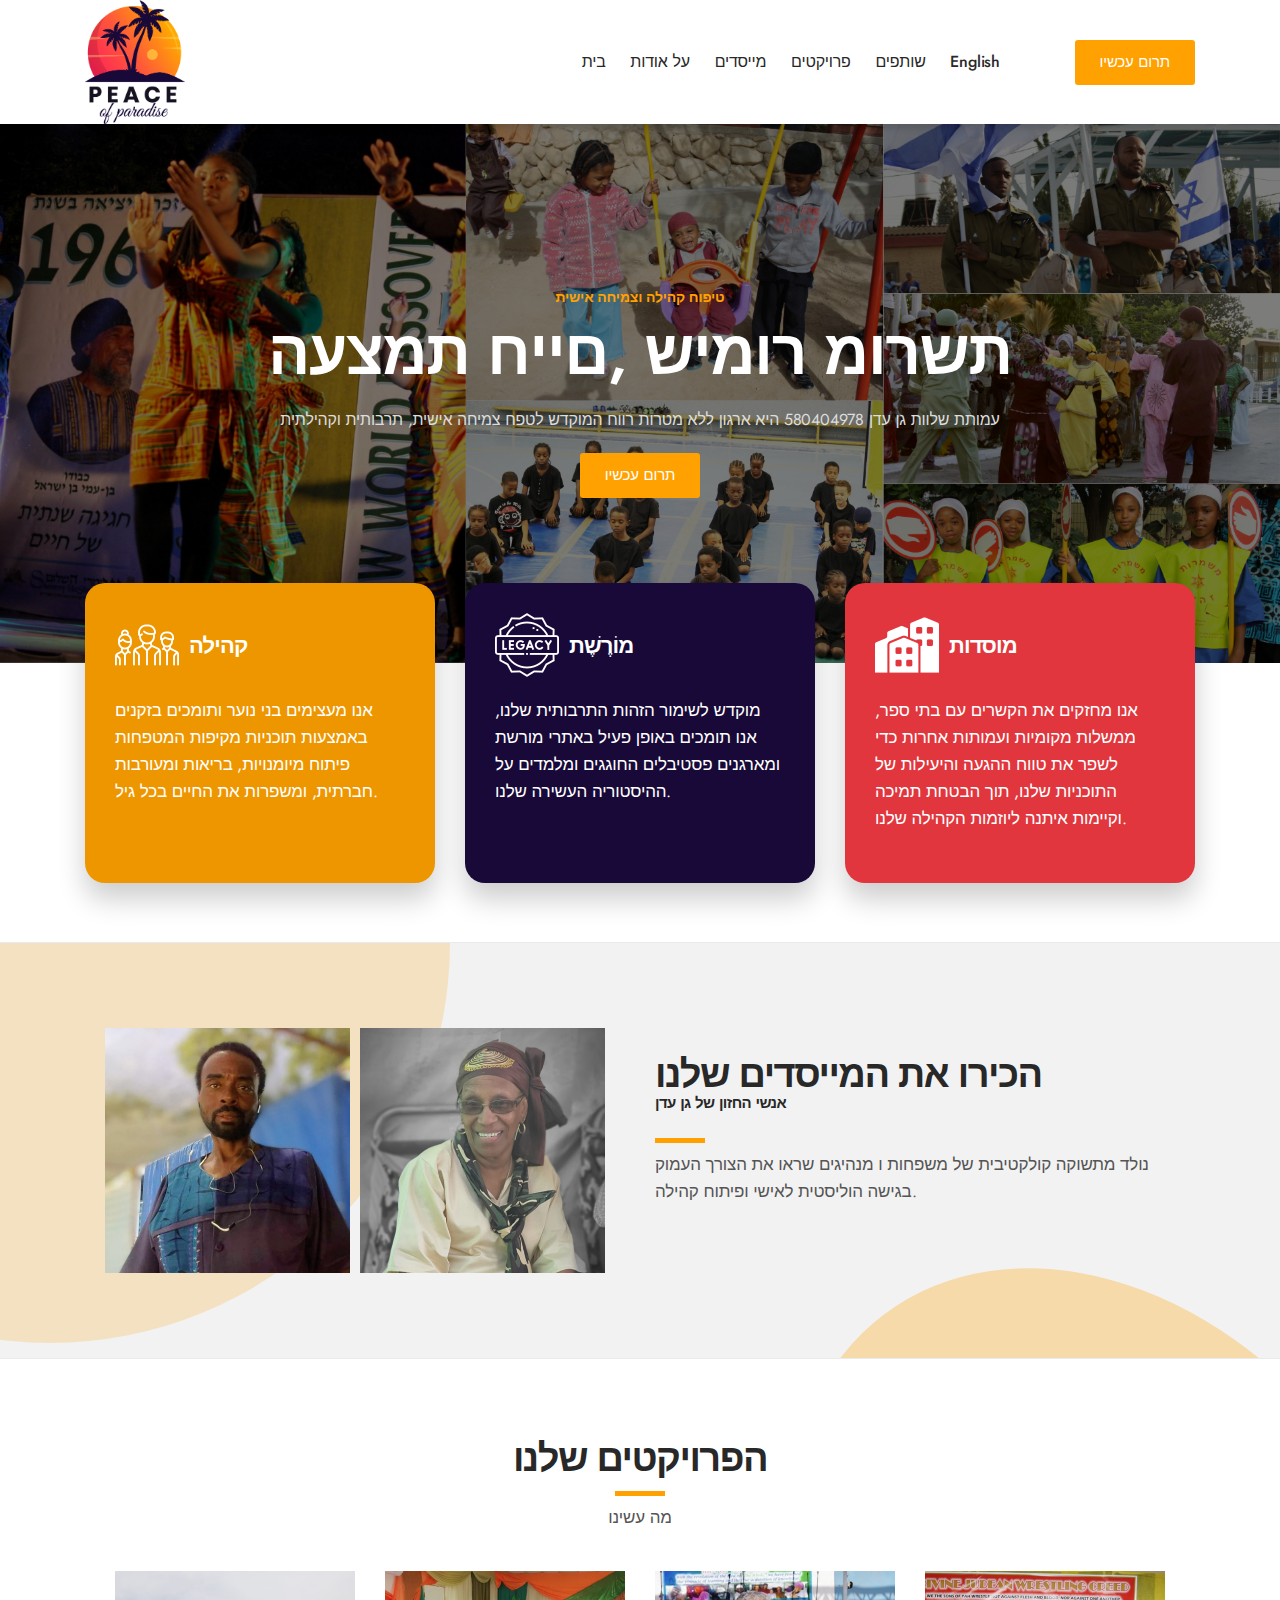
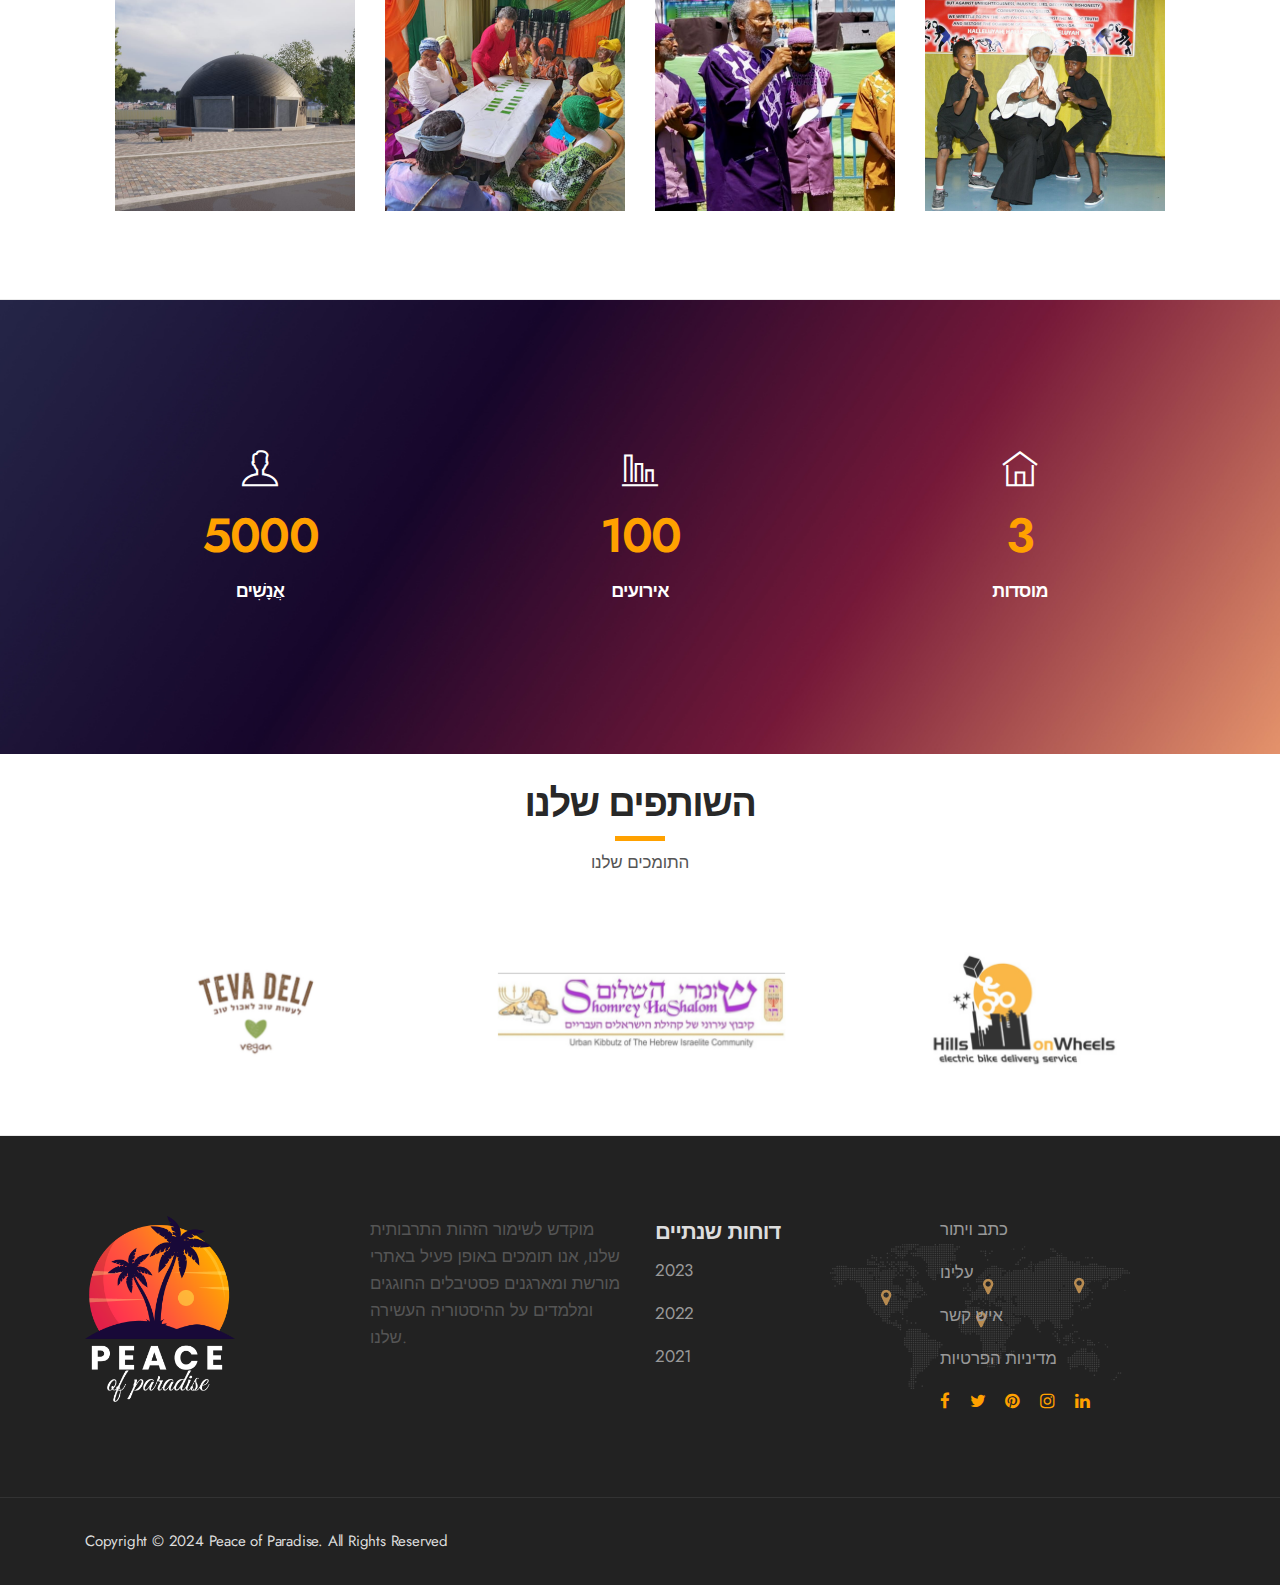
==== commit 280d7111: "tablet view" ====
--- a/hebrew.html
+++ b/hebrew.html
@@ -67,6 +67,7 @@
                         <li><a href="#project">פרויקטים</a></li>
                         <li> <a href="#partners">שותפים</a></li>
                         <li> <a href="index.html">English</a></li>
+                        <li><a href = "#" class="mobile-only">עמותת שלוות גן עדן  580404978</a></li>
                         <li> <a href="#" data-toggle="modal" data-target="#donate" class="mobile-only">תרום עכשיו</a></li>
                     </ul>
                     <a href="#" data-toggle="modal" data-target="#donate" class="default-btn">תרום עכשיו</a>
@@ -92,7 +93,7 @@
                             <h5 class="wow cssanimation fadeInBottom" style="color: #FFA100">טיפוח קהילה וצמיחה אישית</h5>
                             <h1 class="wow cssanimation leFadeInRight sequence">העצמת חיים, שימור מורשת</h1>
                             <p class="wow cssanimation fadeInTop" data-wow-delay="1s">
-                                Peace of Paradise הוא ארגון ללא מטרות רווח המוקדש לטפח צמיחה אישית, תרבותית וקהילתית
+                                עמותת שלוות גן עדן 580404978 היא ארגון ללא מטרות רווח המוקדש לטפח צמיחה אישית, תרבותית וקהילתית
                             </p>
 
                         </div>
